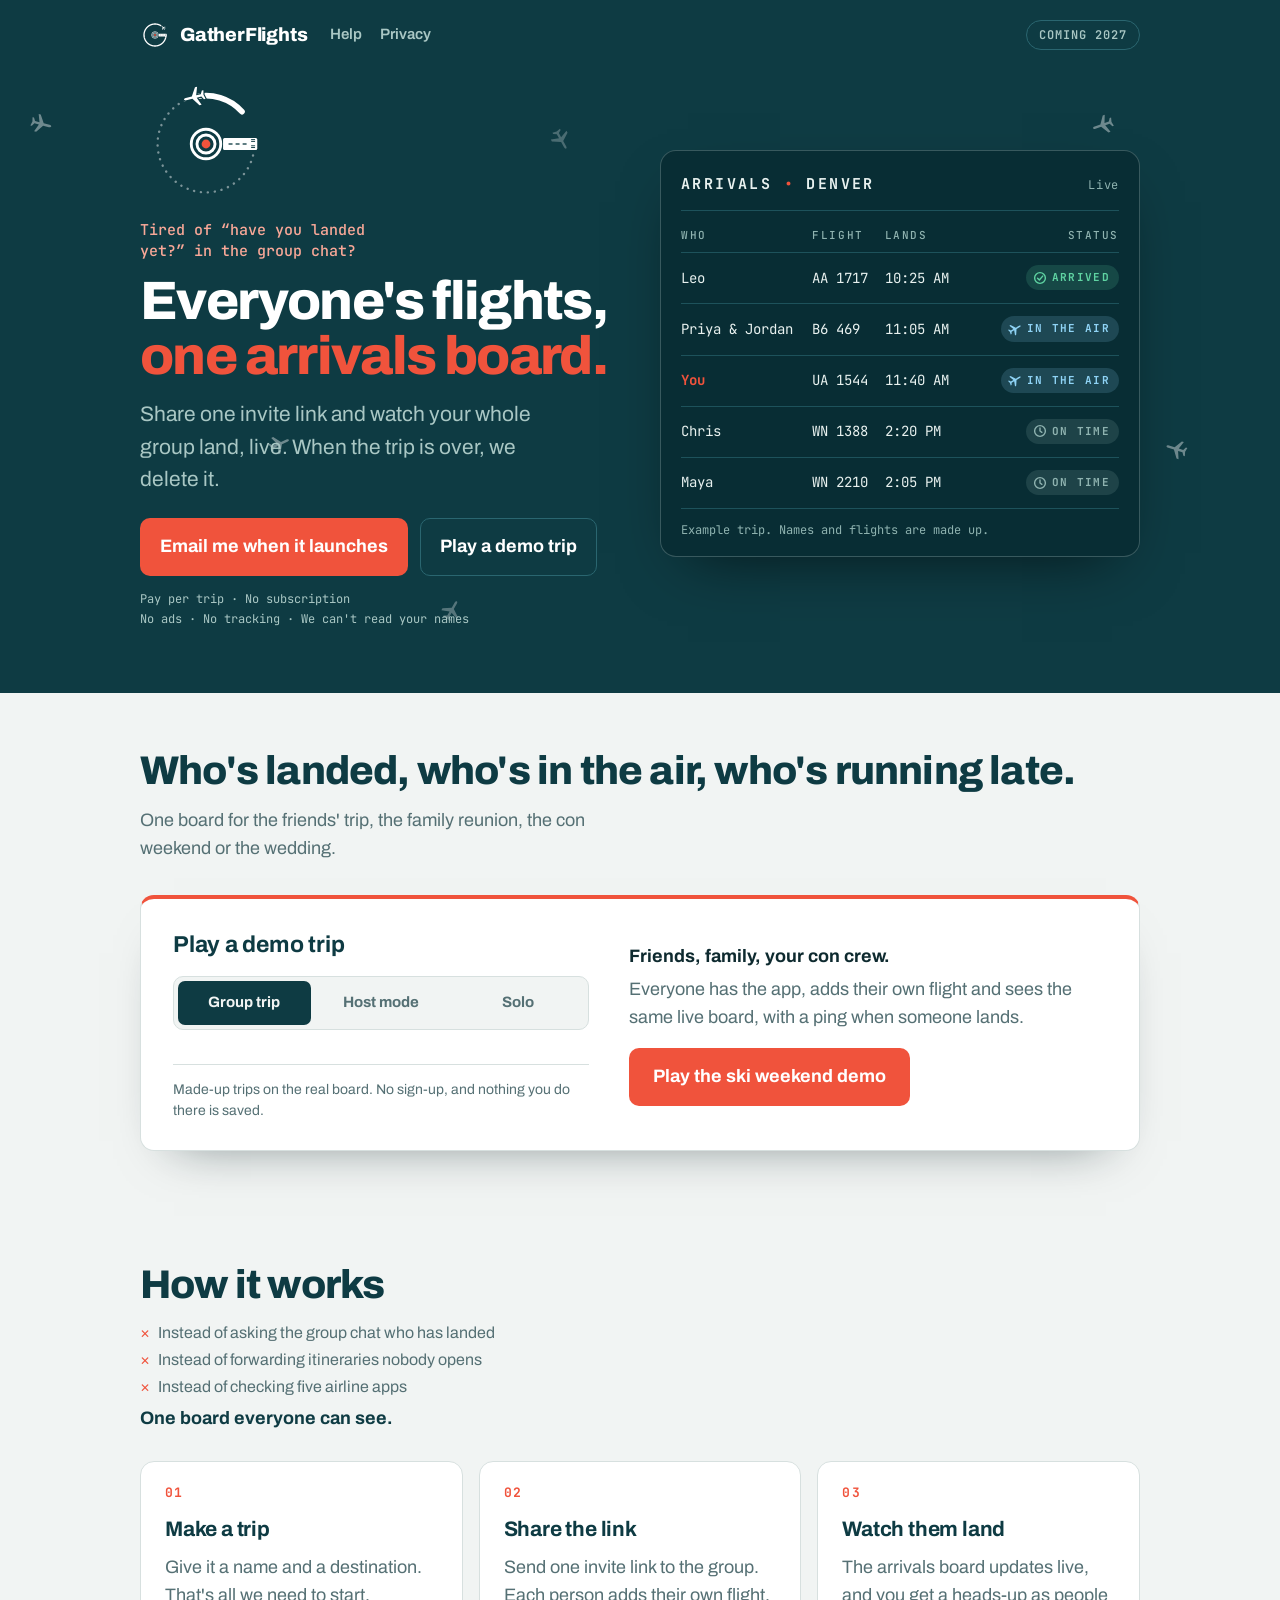
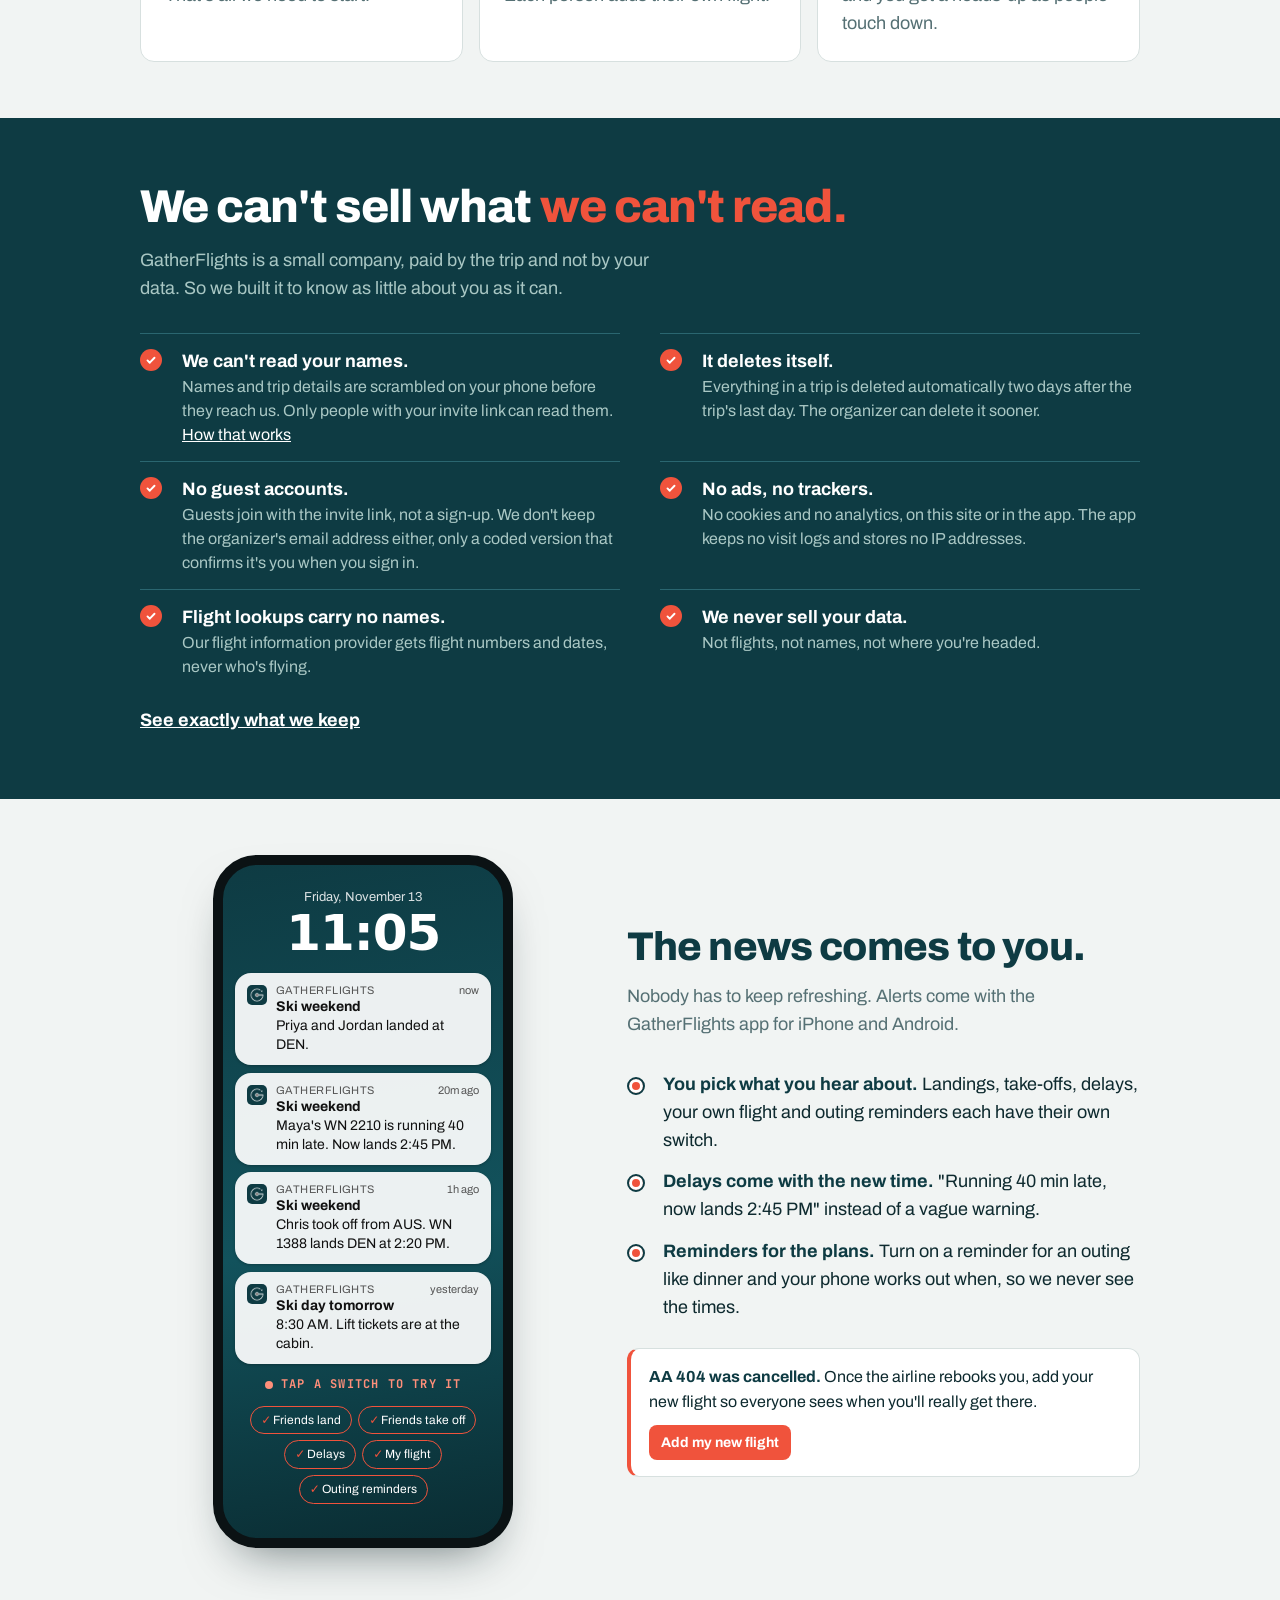
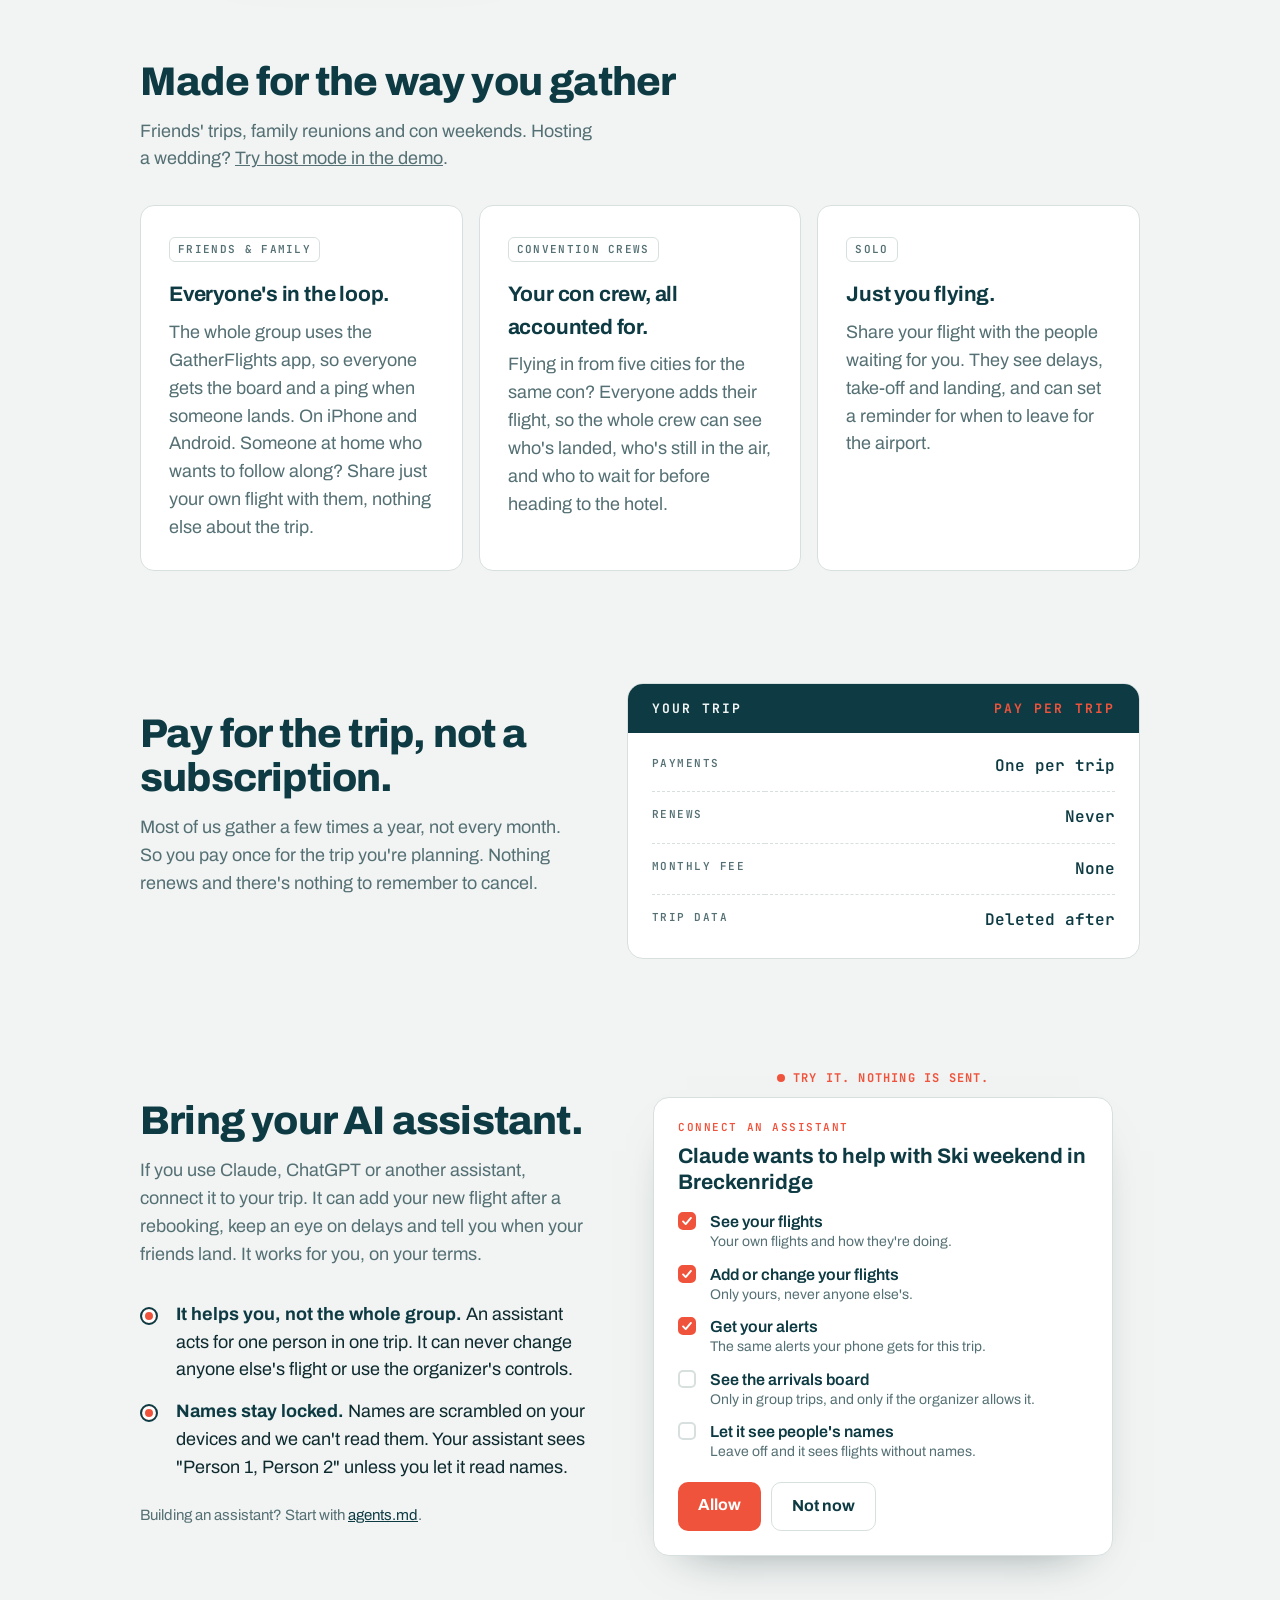
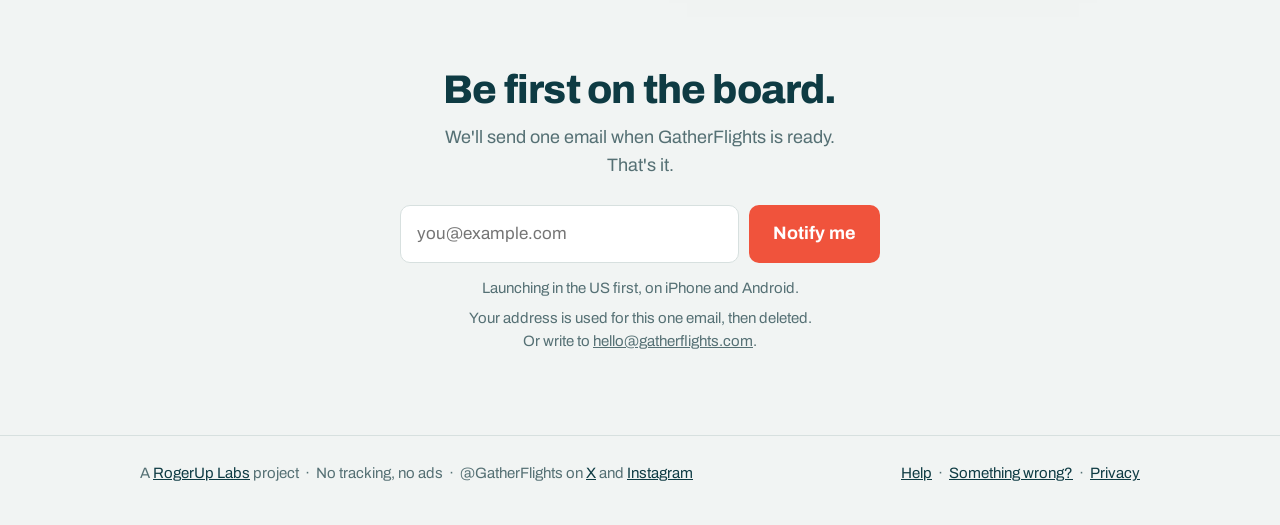
==== index.html @ 62cf2da2 "Merge pull request #22 from RogerUp-Labs/site-home-reshuffle Home page: board on the first screen, p" ====
<!doctype html>
<html lang="en">
<head>
<meta charset="utf-8">
<meta name="viewport" content="width=device-width, initial-scale=1">
<title>GatherFlights: everyone's flights, one arrivals board</title>
<meta name="description" content="GatherFlights by RogerUp Labs. Share one invite link and watch your whole group's flights land on a live arrivals board. Pay per trip, no subscription. Private by design. Coming soon.">
<link rel="canonical" href="https://gatherflights.com/">
<meta property="og:site_name" content="GatherFlights">
<meta property="og:type" content="website">
<meta property="og:url" content="https://gatherflights.com/">
<meta property="og:title" content="GatherFlights: everyone's flights, one arrivals board">
<meta property="og:description" content="Share one invite link and watch your whole group land on a live arrivals board. Pay per trip, and it's deleted after the trip.">
<meta property="og:image" content="https://gatherflights.com/og-card.png">
<meta property="og:image:width" content="1200">
<meta property="og:image:height" content="630">
<meta property="og:image:alt" content="GatherFlights: Everyone's flights, one arrivals board.">
<meta name="twitter:card" content="summary_large_image">
<link rel="icon" href="favicon.ico" sizes="32x32">
<link rel="icon" href="icon.svg?v=2" type="image/svg+xml">
<link rel="apple-touch-icon" href="apple-touch-icon.png">
<link rel="preload" href="fonts/archivo.woff2" as="font" type="font/woff2" crossorigin>
<style>
  @font-face { font-family: "Archivo"; src: url("fonts/archivo.woff2") format("woff2");
               font-weight: 100 900; font-style: normal; font-display: swap; }
  @font-face { font-family: "JetBrains Mono"; src: url("fonts/jetbrains-mono.woff2") format("woff2");
               font-weight: 100 800; font-style: normal; font-display: swap; }

  :root {
    --bg: #F1F4F3; --surface: #FFFFFF; --ink: #0E2A2F; --muted: #557074; --line: #D7E0DF;
    --brand: #0E3B43; --accent: #F0533C; --accent-ink: #FFFFFF;
    --board: #0E3B43; --board-ink: #E8F1EF; --board-dim: #8FB3B0; --board-line: #1D525B;
    --good: #5FD3A2; --warn: #F5B35C;
    --mark: #0E3B43; --mark-bg: #F1F4F3;
    --band: #0E3B43;
  }
  @media (prefers-color-scheme: dark) {
    :root {
      --bg: #0A2328; --surface: #0E3B43; --ink: #E8F1EF; --muted: #9DBDBA; --line: #1D525B;
      --brand: #CFE5E2; --accent: #F0533C; --accent-ink: #FFFFFF;
      --board: #061A1E; --board-line: #173F46;
      --mark: #CFE5E2; --mark-bg: #0A2328;
      --band: #0C333A;
    }
  }

  * { box-sizing: border-box; }
  html { -webkit-text-size-adjust: 100%; }
  body { margin: 0; background: var(--bg); color: var(--ink);
         font: 18px/1.55 "Archivo", system-ui, -apple-system, "Segoe UI", Roboto, sans-serif; }
  a { color: inherit; }
  .wrap { max-width: 1040px; margin: 0 auto; padding: 0 20px; }
  .mono { font-family: "JetBrains Mono", ui-monospace, SFMono-Regular, Menlo, monospace; }

  /* top bar */
  .top { display: flex; flex-wrap: wrap; align-items: center; gap: 4px 22px; padding-block: 20px; }
  .top-nav { display: flex; gap: 18px; font-size: 15px; font-weight: 600; }
  .top-nav a { color: var(--muted); text-decoration: none; border-radius: 4px; }
  .top-nav a:hover { color: var(--brand); text-decoration: underline; }
  .top .pill { margin-left: auto; }
  .top-nav a:focus-visible, .brand:focus-visible, footer a:focus-visible { outline: 3px solid var(--brand); outline-offset: 3px; border-radius: 4px; }
  @media (max-width: 520px) {
    .top { padding-block: 16px 12px; }
    .top-nav { order: 3; width: 100%; padding-left: 40px; font-size: 14px; }
  }
  @media (max-width: 380px) {
    .top { column-gap: 10px; }
    .top .pill { font-size: 11px; letter-spacing: .05em; padding: 6px 9px; }
  }
  .brand { display: flex; align-items: center; gap: 10px; font-weight: 800; font-size: 19px;
           letter-spacing: -0.01em; color: var(--brand); text-decoration: none; }
  .brand img { width: 30px; height: 30px; }
  .pill { font: 600 12px/1 "JetBrains Mono", ui-monospace, monospace; letter-spacing: .08em; text-transform: uppercase;
          color: var(--muted); border: 1px solid var(--line); border-radius: 999px; padding: 8px 12px; }

  /* top band: deep teal like the app icon, logo in light ink */
  .band { --brand: #FFFFFF; --muted: #A9C7C4; --line: #2A6670; --mark: #FFFFFF; --mark-bg: var(--band);
          background: var(--band);
          color: var(--brand); }
  .band { position: relative; overflow: hidden; }
  .band > :not(.sky) { position: relative; }
  .sky { position: absolute; inset: 0; width: 100%; height: 100%; pointer-events: none; }
  .sky-plane { fill: var(--mark); }
  @media (prefers-reduced-motion: reduce) { .sky { display: none; } }
  /* hero */
  .hero { display: grid; grid-template-columns: minmax(0, 1fr); align-items: center;
          padding-block: 4px 56px; text-align: center; }
  .mark-box { width: 100px; margin: 0 auto 4px; position: relative; }
  .hero > .board { width: 100%; max-width: 560px; margin: 2px auto 24px; }
  .mark { display: block; width: 100%; height: auto; }
  .mark-static { display: none; }
  #mark-hit { cursor: pointer; }
  .m-route { fill: none; stroke: var(--mark); stroke-width: 2.2; stroke-linecap: round;
             stroke-dasharray: 0.1 6.2; opacity: .45; }
  .m-trail, .m-trail-s { fill: none; stroke: var(--mark); stroke-width: 5.2; stroke-linecap: round; }
  .m-ink { fill: var(--mark); }
  .m-bg { fill: var(--mark-bg); }
  .m-ring { fill: none; stroke: var(--mark); stroke-width: 2.6; }
  .m-dot { fill: var(--accent); }
  .m-ripple { fill: none; stroke: var(--accent); stroke-width: 1.6; opacity: 0; }
  .m-plane { fill: var(--mark); stroke: var(--mark-bg); stroke-width: 2.6; stroke-linejoin: round; paint-order: stroke; }
  .m-plane-s { fill: var(--mark); }
  .m-plane-land { fill: var(--mark-bg); }

  .hero-eyebrow { font: 500 15px/1.4 "JetBrains Mono", ui-monospace, monospace; color: #F9A898;
                  max-width: 30ch; margin: 4px auto 0; text-wrap: balance; }
  h1 { font-size: clamp(38px, 7.4vw, 60px); line-height: 1.02; letter-spacing: -0.03em; font-weight: 800;
       color: var(--brand); margin: 12px auto 14px; max-width: 14ch; }
  h1 .hl { color: var(--accent); }
  .lede { font-size: clamp(18px, 2.4vw, 21px); color: var(--muted); max-width: 36ch; margin: 0 auto 22px; }
  .cta { display: flex; flex-direction: column; gap: 14px; align-items: center; }
  .cta .cta-note { display: grid; gap: 2px; font-size: 12px; margin: 0; }
  /* wide screens: words on the left, the board on the right */
  @media (min-width: 1000px) {
    .hero { grid-template-columns: minmax(0, 1fr) minmax(0, 480px); grid-template-rows: 1fr repeat(5, auto) 1fr;
            column-gap: 44px; text-align: left; padding-block: 8px 64px; }
    .hero > * { grid-column: 1; }
    .hero > .board { grid-column: 2; grid-row: 1 / -1; align-self: center; margin: 0; }
    .mark-box { grid-row: 2; width: 132px; margin: 0 0 6px; }
    .hero-eyebrow { grid-row: 3; } .hero h1 { grid-row: 4; } .hero .lede { grid-row: 5; } .hero .cta { grid-row: 6; }
    .hero h1, .hero .lede, .hero .hero-eyebrow { margin-left: 0; }
    .hero h1 { font-size: 54px; }
    .hero .btn { padding-inline: 20px; } .hero .btn.ghost { padding-inline: 19px; }
    .hero .board { padding-inline: 20px; } .hero .board table { font-size: 14px; }
    .hero .board td, .hero .board th { padding-inline: 6px; }
    .hero .cta { align-items: flex-start; } .hero .cta-buttons { justify-content: flex-start; }
  }
  .btn { display: inline-block; padding: 15px 24px; border-radius: 10px; background: var(--accent);
         color: var(--accent-ink); font-weight: 700; text-decoration: none; }
  .btn:hover { filter: brightness(1.06); }
  .btn:focus-visible, #mark-hit:focus-visible { outline: 3px solid var(--brand); outline-offset: 3px; }
  .cta-note { color: var(--muted); font-size: 15px; }
  .cta-buttons { display: flex; flex-wrap: wrap; gap: 12px; justify-content: center; }
  .btn.ghost { background: transparent; color: var(--brand); border: 1px solid var(--line); padding: 14px 23px; }
  .notify { display: flex; flex-wrap: wrap; gap: 10px; justify-content: center; max-width: 480px; margin: 0 auto; scroll-margin-top: 40vh; }
  .notify input { flex: 1 1 240px; min-width: 0; padding: 14px 16px; border-radius: 10px; border: 1px solid var(--line);
                  background: var(--surface); color: var(--ink); font: inherit; font-size: 17px; }
  .notify input:focus-visible { outline: 3px solid var(--brand); outline-offset: 2px; }
  .notify .btn { border: 0; font: inherit; font-weight: 700; cursor: pointer; }
  .sr, .hp { position: absolute; width: 1px; height: 1px; overflow: hidden; clip-path: inset(50%); white-space: nowrap; }
  .btn.ghost:hover { border-color: var(--accent); filter: none; }

  /* arrivals board */
  .board { background: var(--board); color: var(--board-ink); border-radius: 16px; padding: 22px 22px 14px;
           font-family: "JetBrains Mono", ui-monospace, monospace; box-shadow: 0 20px 50px -30px rgba(6,26,30,.6); }
  .board-head { display: flex; justify-content: space-between; align-items: baseline; gap: 12px;
                border-bottom: 1px solid var(--board-line); padding-bottom: 14px; margin-bottom: 4px; }
  .board-title { font-weight: 700; letter-spacing: .16em; text-transform: uppercase; font-size: 15px; }
  .board-title b { color: var(--accent); }
  .board-sub { color: var(--board-dim); font-size: 12px; letter-spacing: .06em; }
  .board table { width: 100%; border-collapse: collapse; font-size: 15px; }
  .board th { text-align: left; color: var(--board-dim); font-weight: 500; font-size: 11px; letter-spacing: .14em;
              text-transform: uppercase; padding: 12px 8px 8px; }
  .board td { padding: 12px 8px; border-top: 1px solid var(--board-line); white-space: nowrap; }
  .board td:first-child, .board th:first-child { padding-left: 0; }
  .board td:last-child, .board th:last-child { padding-right: 0; text-align: right; }
  .status { display: inline-grid; justify-items: end; font-weight: 700; letter-spacing: .06em; }
  .status > span { grid-area: 1 / 1; }
  .board-foot { color: var(--board-dim); font-size: 12px; padding: 12px 0 2px; border-top: 1px solid var(--board-line); }
  .lands-sm { display: none; }
  @media (max-width: 560px) { .hide-sm { display: none; } .board { padding: 16px 16px 8px; } .board table { font-size: 13px; }
    .board td, .board th { padding-inline: 5px; } .board td { padding-block: 8px; } .board th { padding-top: 10px; }
    .board-head { padding-bottom: 12px; } .board-foot { padding-top: 10px; }
    .board td:first-child { white-space: normal; }
    .lands-sm { display: block; color: var(--board-dim); font-size: 12px; margin-top: 2px; } }
  @media (max-width: 360px) { .board { padding-inline: 12px; } .board td, .board th { padding-inline: 3px; } }


  /* status badges: colour + symbol + word, same as the app's board */
  .status > span { display: inline-flex; align-items: center; gap: 5px; font-size: 11px; letter-spacing: .12em;
                   padding: 4px 9px 4px 7px; border-radius: 999px; background: color-mix(in srgb, currentColor 16%, transparent); }
  .ic { width: 14px; height: 14px; flex: none; fill: currentColor; }
  .ic.line { fill: none; stroke: currentColor; stroke-width: 2.6; stroke-linecap: round; stroke-linejoin: round; }
  .b-gate, .b-landed { color: var(--good); }
  .b-air { color: #8FD3F5; }
  .b-warn { color: var(--warn); }
  .b-clock { color: var(--board-dim); }
  /* the board in the top band: a darker fill and a light edge so it stands off the teal */
  .band .board { --board: #082D34; text-align: left; border: 1px solid rgba(207,229,226,.24);
                 box-shadow: 0 24px 60px -28px rgba(0,0,0,.65); }
  @media (prefers-color-scheme: dark) { .band .board { --board: #061A1E; border-color: rgba(207,229,226,.18); } }

  /* a tiny live story on an 18s loop: Priya & Jordan land, Chris takes off, Maya runs late.
     The old and new state sit in the same grid cell, so nothing shifts when they swap. */
  .live { display: inline-grid; }
  .live > * { grid-area: 1 / 1; }
  .live > .st-b { opacity: 0; }
  .at1 > .st-a { animation: out1 18s infinite; } .at1 > .st-b { animation: in1 18s infinite; }
  .at2 > .st-a { animation: out2 18s infinite; } .at2 > .st-b { animation: in2 18s infinite; }
  .at3 > .st-a { animation: out3 18s infinite; } .at3 > .st-b { animation: in3 18s infinite; }
  @keyframes out1 { 0%, 14.9% { opacity: 1; } 15%, 95% { opacity: 0; } 97%, 100% { opacity: 1; } }
  @keyframes in1 { 0%, 15% { opacity: 0; transform: translateY(-40%); } 17%, 95% { opacity: 1; transform: none; } 97%, 100% { opacity: 0; } }
  @keyframes out2 { 0%, 37.9% { opacity: 1; } 38%, 95% { opacity: 0; } 97%, 100% { opacity: 1; } }
  @keyframes in2 { 0%, 38% { opacity: 0; transform: translateY(-40%); } 40%, 95% { opacity: 1; transform: none; } 97%, 100% { opacity: 0; } }
  @keyframes out3 { 0%, 59.9% { opacity: 1; } 60%, 95% { opacity: 0; } 97%, 100% { opacity: 1; } }
  @keyframes in3 { 0%, 60% { opacity: 0; transform: translateY(-40%); } 62%, 95% { opacity: 1; transform: none; } 97%, 100% { opacity: 0; } }
  .was { color: var(--board-dim); text-decoration: line-through; font-weight: 400; margin-right: 6px; font-size: 12px; }
  .board td.t { color: var(--board-ink); }
  .lands-sm .was { margin-right: 4px; font-size: 11px; }
  @media (max-width: 560px) { .status > span { letter-spacing: .08em; padding: 4px 7px 4px 5px; gap: 4px; } }
  .board .you { color: var(--accent); font-weight: 700; }

  /* phone alerts */
  .phone { width: min(300px, 100%); margin: 0 auto; padding: 22px 12px 16px; border: 10px solid #0B1214; border-radius: 44px;
           background: linear-gradient(170deg, #0E3B43, #12525C 55%, #0A2C32); box-shadow: 0 24px 50px -24px rgba(6,26,30,.6);
           display: grid; gap: 8px; }
  .phone-lock { text-align: center; color: #fff; margin-bottom: 6px; }
  .phone-day { font-size: 13px; opacity: .85; }
  .phone-time { font: 600 50px/1.05 system-ui, -apple-system, sans-serif; letter-spacing: -.02em; }
  .notifs { list-style: none; margin: 0; padding: 0; display: grid; gap: 8px; }
  .notif { display: flex; gap: 9px; align-items: flex-start; padding: 10px 12px; border-radius: 16px; background: rgba(255,255,255,.92);
           color: #111; font-size: 14px; line-height: 1.35; box-shadow: 0 1px 3px rgba(0,0,0,.25);
           opacity: 0; animation: notif-in .45s ease-out forwards; animation-delay: var(--d); }
  @keyframes notif-in { from { opacity: 0; transform: translateY(-14px) scale(.97); } to { opacity: 1; transform: none; } }
  .notif img { width: 20px; height: 20px; border-radius: 5px; margin-top: 2px; flex: none; background: #0E3B43; }
  .notif-text { flex: 1; min-width: 0; }
  .notif-top { display: flex; justify-content: space-between; gap: 8px; font-size: 11px; letter-spacing: .04em;
               text-transform: uppercase; color: #555; }
  .notif-top span:last-child { text-transform: none; letter-spacing: 0; }
  .notif b { display: block; }
  .switches { display: flex; flex-wrap: wrap; justify-content: center; gap: 6px; margin-top: 6px; padding: 0; list-style: none; }
  .switches label { display: block; cursor: pointer; }
  .switches input { position: absolute; opacity: 0; width: 1px; height: 1px; }
  .switches span { display: block; font-size: 12px; color: #fff; border: 1px solid rgba(255,255,255,.3); border-radius: 999px; padding: 4px 10px; }
  .switches input:checked + span { border-color: var(--accent); }
  .switches input:checked + span::before { content: "\2713\00a0"; color: var(--accent); font-weight: 700; }
  .phone:has(#sw-land:not(:checked)) .n-land { visibility: hidden; order: 1; }
  .phone:has(#sw-delay:not(:checked)) .n-delay { visibility: hidden; order: 1; }
  .phone:has(#sw-takeoff:not(:checked)) .n-takeoff { visibility: hidden; order: 1; }
  .phone:has(#sw-outing:not(:checked)) .n-outing { visibility: hidden; order: 1; }
  .notifs-empty { display: none; position: absolute; left: 0; right: 0; text-align: center; color: #CFE5E2; font-size: 13px; padding: 18px 0; margin: 0; }
  .notifs-wrap { position: relative; }
  .phone:has(#sw-land:not(:checked)):has(#sw-delay:not(:checked)):has(#sw-takeoff:not(:checked)):has(#sw-outing:not(:checked)) .notifs-empty { display: block; }
  .try-hint { display: flex; align-items: center; justify-content: center; gap: 8px; margin: 6px 0 0;
              font: 700 12px/1.2 "JetBrains Mono", ui-monospace, monospace; letter-spacing: .1em; text-transform: uppercase; color: var(--accent); }
  .try-hint::before { content: ""; width: 8px; height: 8px; border-radius: 50%; background: currentColor;
                      animation: pulse 1.8s ease-in-out infinite; }
  @keyframes pulse { 50% { opacity: .25; transform: scale(.7); } }
  .phone .try-hint { color: #FF8F7A; }
  .rebook { margin-top: 26px; background: var(--surface); border: 1px solid var(--line); border-left: 4px solid var(--accent);
            border-radius: 12px; padding: 16px 18px; font-size: 16px; }
  .rebook b { color: var(--brand); }
  .rebook > input { position: absolute; opacity: 0; width: 1px; height: 1px; pointer-events: none; }
  .rebook label { cursor: pointer; }
  .rebook > input:focus-visible ~ label.fake-btn { outline: 3px solid var(--brand); outline-offset: 2px; }
  .rb-done { display: none; margin-top: 10px; color: var(--muted); }
  .rb-done label { color: var(--brand); text-decoration: underline; margin-left: 4px; }
  #rb-try:checked ~ .fake-btn { display: none; }
  #rb-try:checked ~ .rb-done { display: block; }
  .rebook .fake-btn { display: inline-block; margin-top: 10px; background: var(--accent); color: var(--accent-ink); font-weight: 700;
                      font-size: 14px; border-radius: 8px; padding: 7px 12px; }

  /* assistants */
  .consent { background: var(--surface); border: 1px solid var(--line); border-radius: 16px; padding: 24px;
             box-shadow: 0 20px 50px -34px rgba(6,26,30,.6); max-width: 460px; margin: 0 auto; width: 100%; }
  .consent .kicker { font: 600 11px/1 "JetBrains Mono", ui-monospace, monospace; letter-spacing: .14em; text-transform: uppercase;
                     color: var(--accent); margin: 0 0 10px; }
  .consent h3 { margin: 0 0 16px; font-size: 21px; line-height: 1.25; color: var(--brand); }
  .consent ul { list-style: none; margin: 0 0 20px; padding: 0; display: grid; gap: 12px; }
  .consent label { cursor: pointer; }
  .consent li label { display: grid; grid-template-columns: 22px 1fr; gap: 10px; font-size: 16px; line-height: 1.35; }
  .consent li input { appearance: none; -webkit-appearance: none; margin: 1px 0 0; width: 18px; height: 18px; border-radius: 5px;
                      border: 2px solid var(--line); background: transparent; cursor: pointer; }
  .consent li input:focus-visible, .switches input:focus-visible + span { outline: 3px solid var(--brand); outline-offset: 2px; }
  .consent > input { position: absolute; opacity: 0; width: 1px; height: 1px; pointer-events: none; }
  .consent > input:focus-visible ~ .row label, .consent > input:focus-visible ~ .c-foot label { outline: 3px solid var(--brand); outline-offset: 2px; }
  .c-result, .c-foot { display: none; }
  #c-allow:checked ~ .c-ask, #c-no:checked ~ .c-ask { display: none; }
  #c-allow:checked ~ .c-yes, #c-no:checked ~ .c-nope, #c-allow:checked ~ .c-foot, #c-no:checked ~ .c-foot { display: block; }
  .assist .try-hint { margin: 0 0 12px; }
  .c-result { padding: 14px 16px; border-radius: 10px; border: 1px solid var(--line); color: var(--muted); margin-bottom: 4px; }
  .c-result b { display: block; color: var(--brand); font-size: 18px; margin-bottom: 2px; }
  .c-yes { border-left: 4px solid var(--accent); }
  .c-foot { margin: 14px 0 0; font-size: 13px; color: var(--muted); }
  .c-again { color: var(--brand); text-decoration: underline; }
  .consent li input:checked { border-color: var(--accent); background: var(--accent)
      url("data:image/svg+xml,%3Csvg xmlns='http://www.w3.org/2000/svg' viewBox='0 0 16 16'%3E%3Cpath d='M3.5 8.5l3 3 6-7' fill='none' stroke='white' stroke-width='2.2' stroke-linecap='round' stroke-linejoin='round'/%3E%3C/svg%3E") center/14px no-repeat; }
  .consent li span { color: var(--muted); font-size: 14px; display: block; }
  .consent li b { color: var(--brand); font-weight: 600; }
  .consent .row { display: flex; gap: 10px; }
  .consent .fake-btn { display: inline-block; background: var(--accent); color: var(--accent-ink); font-weight: 700; border-radius: 10px; padding: 11px 20px; font-size: 16px; }
  .consent .fake-btn.ghost { background: transparent; color: var(--brand); border: 1px solid var(--line); }
  .assist .checks { margin-bottom: 22px; }
  .small-note { color: var(--muted); font-size: 15px; margin: 0; }
  .small-note a { color: var(--brand); }
  @media (min-width: 860px) { .split.flip > :first-child { order: 2; } }

  /* sections */
  section { padding: 56px 0; }
  h2 { font-size: clamp(28px, 4.4vw, 40px); line-height: 1.1; letter-spacing: -0.02em; color: var(--brand);
       margin: 0 0 14px; font-weight: 800; }
  .sec-lede { color: var(--muted); max-width: 46ch; margin: 0 0 32px; }
  .grid { display: grid; gap: 16px; grid-template-columns: repeat(auto-fit, minmax(240px, 1fr)); }
  .card { background: var(--surface); border: 1px solid var(--line); border-radius: 14px; padding: 24px; }
  .card h3 { margin: 0 0 8px; font-size: 21px; color: var(--brand); letter-spacing: -0.01em; }
  .card p { margin: 0; color: var(--muted); }
  .step { font: 700 13px/1 "JetBrains Mono", ui-monospace, monospace; color: var(--accent); letter-spacing: .1em;
          display: block; margin-bottom: 14px; }
  .split { display: grid; gap: 40px; grid-template-columns: 1fr; align-items: center; }
  @media (min-width: 860px) { .split { grid-template-columns: 1fr 1.15fr; } }
  .modes .card { padding: 28px; }
  @media (max-width: 759px) {
    body { font-size: 17px; }
    section, section.privacy { padding-block: 34px; }
    .cta-buttons { gap: 10px; }
    .hero .btn { font-size: 16px; padding: 13px 16px; } .hero .btn.ghost { padding: 12px 15px; }
    .steps .card { padding: 14px 16px; }
    .phone { padding-top: 16px; }
    .phone-lock { margin-bottom: 2px; }
    .sec-lede { margin-bottom: 22px; font-size: 16px; }
    ul.checks { gap: 10px; font-size: 16px; }
    .split { gap: 28px; }
    .instead { font-size: 15px; }
    .instead-end { margin-bottom: 18px; }
    .p-list { gap: 12px; }
    .p-list li { font-size: 15px; padding-top: 12px; grid-template-columns: 24px 1fr; gap: 10px; }
    .p-list li::before { width: 20px; height: 20px; }
    .p-list b { font-size: 17px; }
    .p-more { margin-top: 20px; }
    .rebook { margin-top: 20px; }
    .pass dt, .pass dd { padding-block: 11px; }
    .phone-time { font-size: 42px; }
    .consent { padding: 20px; }
    .consent ul { gap: 10px; margin-bottom: 16px; }
    .closing p { margin-bottom: 20px; }
    /* steps: number beside the heading, so each card stays short */
    .steps .card { display: grid; grid-template-columns: 36px 1fr; padding: 16px 18px; }
    .steps .step { grid-row: 1 / 3; margin: 5px 0 0; }
    .steps .card h3 { font-size: 19px; margin-bottom: 4px; }
    .grid { gap: 10px; }
    /* ways to gather: a row you can swipe, with the next card peeking in */
    .modes .grid { grid-template-columns: none; grid-auto-flow: column; grid-auto-columns: 86%; overflow-x: auto;
                   scroll-snap-type: x mandatory; margin-inline: -20px; padding: 0 20px 8px; scroll-padding-inline: 20px; }
    .modes .card { scroll-snap-align: start; padding: 22px; }
  }
  /* demo picker: plain radio buttons styled as a slide switch, no script */
  .demo { background: var(--surface); border: 1px solid var(--line); border-top: 4px solid var(--accent); border-radius: 14px;
          padding: 22px; scroll-margin-top: 24px; box-shadow: 0 24px 50px -34px rgba(6,26,30,.55); }
  @media (min-width: 760px) {
    .demo { display: grid; grid-template-columns: minmax(300px, 1fr) 1.15fr; column-gap: 40px; padding: 28px 32px;
            grid-template-areas: "h panel" "seg panel" "note panel"; align-items: start; }
    .demo-h { grid-area: h; } .seg { grid-area: seg; } .dm-panel { grid-area: panel; align-self: center; }
    .demo .cta-note { grid-area: note; }
    .dm-panel p:last-child, .dm-panel .btn:last-child { margin-bottom: 0; }
  }
  .demo-h { margin: 0 0 14px; font-size: 23px; color: var(--brand); letter-spacing: -0.01em; }
  .demo input { position: absolute; opacity: 0; width: 1px; height: 1px; pointer-events: none; }
  .seg { display: grid; grid-template-columns: repeat(3, 1fr); gap: 4px; padding: 4px; border-radius: 10px;
         background: var(--bg); border: 1px solid var(--line); margin-bottom: 18px; }
  .seg label { text-align: center; padding: 10px 6px; border-radius: 7px; font-weight: 700; font-size: 15px;
               color: var(--muted); cursor: pointer; user-select: none; }
  .seg label:hover { color: var(--brand); }
  #dm-group:checked ~ .seg [for=dm-group], #dm-host:checked ~ .seg [for=dm-host], #dm-solo:checked ~ .seg [for=dm-solo]
    { background: var(--brand); color: var(--bg); }
  #dm-group:focus-visible ~ .seg [for=dm-group], #dm-host:focus-visible ~ .seg [for=dm-host], #dm-solo:focus-visible ~ .seg [for=dm-solo]
    { outline: 3px solid var(--accent); outline-offset: 2px; }
  .dm-panel { display: none; }
  #dm-group:checked ~ .p-group, #dm-host:checked ~ .p-host, #dm-solo:checked ~ .p-solo { display: block; }
  .dm-panel p { margin: 0 0 16px; color: var(--muted); }
  .dm-panel .dm-lead { margin-bottom: 6px; color: var(--ink); font-weight: 700; }
  .demo .cta-note { margin: 16px 0 0; font-size: 14px; border-top: 1px solid var(--line); padding-top: 14px; }
  .tag { display: inline-block; font: 600 11px/1 "JetBrains Mono", ui-monospace, monospace; letter-spacing: .12em;
         text-transform: uppercase; color: var(--muted); border: 1px solid var(--line); border-radius: 6px;
         padding: 6px 8px; margin-bottom: 16px; }
  ul.checks { list-style: none; padding: 0; margin: 0; display: grid; gap: 14px; }
  ul.checks li { display: grid; grid-template-columns: 26px 1fr; gap: 10px; }
  ul.checks li::before { content: ""; width: 14px; height: 14px; margin-top: 6px; border-radius: 50%;
                         border: 2.5px solid var(--brand); box-shadow: inset 0 0 0 3px var(--surface), inset 0 0 0 8px var(--accent); }
  ul.checks b { color: var(--brand); }
  .pass { background: var(--surface); border: 1px solid var(--line); border-radius: 16px; display: grid;
          grid-template-columns: 1fr; overflow: hidden; }
  .pass-head { display: flex; justify-content: space-between; align-items: baseline; gap: 12px; padding: 18px 24px;
               background: var(--brand); color: var(--bg); font: 700 13px/1 "JetBrains Mono", ui-monospace, monospace;
               letter-spacing: .16em; text-transform: uppercase; }
  .pass-head span:last-child { color: var(--accent); }
  .pass dl { margin: 0; padding: 8px 24px 12px; display: grid; grid-template-columns: auto 1fr; }
  .pass dt, .pass dd { margin: 0; padding: 14px 0; border-top: 1px dashed var(--line); }
  .pass dl > :nth-child(-n+2) { border-top: 0; }
  .pass dt { font: 600 11px/1.6 "JetBrains Mono", ui-monospace, monospace; letter-spacing: .14em; text-transform: uppercase;
             color: var(--muted); padding-right: 20px; }
  .pass dd { font: 600 16px/1.4 "JetBrains Mono", ui-monospace, monospace; color: var(--brand); text-align: right; }
  /* how it works: what it replaces */
  .instead { list-style: none; margin: 0 0 6px; padding: 0; color: var(--muted); font-size: 16px; display: grid; gap: 2px; }
  .instead li::before { content: "\2715"; color: var(--accent); font-weight: 700; font-size: 12px; margin-right: 8px; }
  .instead-end { margin: 0 0 28px; font-weight: 700; color: var(--brand); }

  /* privacy: on the deep teal, like the top band */
  .privacy { --brand: #FFFFFF; --muted: #A9C7C4; --line: #2A6670; --surface: var(--band);
             background: var(--band); color: var(--brand); padding-block: 64px; }
  .privacy .sec-lede { max-width: 52ch; margin-bottom: 30px; }
  .privacy h2 { font-size: clamp(32px, 5vw, 46px); }
  .privacy h2 .hl { color: var(--accent); }
  .p-list { list-style: none; margin: 0; padding: 0; display: grid; gap: 14px 40px; }
  @media (min-width: 760px) { .p-list { grid-template-columns: 1fr 1fr; } }
  .p-list li { display: grid; grid-template-columns: 30px 1fr; gap: 12px; color: var(--muted); font-size: 16px; line-height: 1.5;
               border-top: 1px solid var(--line); padding-top: 14px; }
  .p-list li::before { content: ""; width: 22px; height: 22px; margin-top: 1px; border-radius: 50%; background: var(--accent)
      url("data:image/svg+xml,%3Csvg xmlns='http://www.w3.org/2000/svg' viewBox='0 0 16 16'%3E%3Cpath d='M4 8.5l2.6 2.6L12 5.4' fill='none' stroke='white' stroke-width='2.2' stroke-linecap='round' stroke-linejoin='round'/%3E%3C/svg%3E") center/14px no-repeat; }
  .p-list b { display: block; color: var(--brand); font-size: 18px; }
  .p-list a, .p-more a { color: var(--brand); }
  .p-more { margin: 28px 0 0; font-weight: 700; }
  .privacy a:focus-visible { outline: 3px solid var(--brand); outline-offset: 3px; border-radius: 4px; }
  .closing { text-align: center; }
  .closing h2 { margin-bottom: 12px; }
  .closing p { color: var(--muted); margin: 0 auto 26px; max-width: 40ch; }
  footer { border-top: 1px solid var(--line); color: var(--muted); font-size: 15px; padding: 26px 0 40px; }
  footer .wrap { display: flex; flex-wrap: wrap; gap: 8px 20px; justify-content: space-between; }
  footer a { color: var(--brand); }

  /* motion: show the still logo and final board state for people who ask for less motion */
  @media (prefers-reduced-motion: reduce) {
    .mark-anim { display: none; }
    .mark-static { display: block; }
    .live > .st-a { animation: none; opacity: 0; }
    .live > .st-b { animation: none; opacity: 1; }
    .notif, .try-hint::before { animation: none; opacity: 1; }
  }
</style>
</head>
<body>
<div class="band">
<svg class="sky" viewBox="0 0 1200 900" preserveAspectRatio="xMidYMin slice" aria-hidden="true" focusable="false"><g opacity="0"><path class="sky-plane" d="M12,0 C12,-0.9 11,-1.4 9.5,-1.4 L2.5,-1.4 L-3.5,-10.5 L-6,-10.5 L-2.6,-1.4 L-8,-1.4 L-10.2,-5 L-12,-5 L-10.8,0 L-12,5 L-10.2,5 L-8,1.4 L-2.6,1.4 L-6,10.5 L-3.5,10.5 L2.5,1.4 L9.5,1.4 C11,1.4 12,0.9 12,0 Z" transform="scale(0.8)"/><animateMotion path="M-60,90 L415,216" dur="19s" begin="-2s" repeatCount="indefinite" rotate="auto"/><animate attributeName="opacity" values="0;0.4;0.4;0" keyTimes="0;0.15;0.7;1" dur="19s" begin="-2s" repeatCount="indefinite"/></g><g opacity="0"><path class="sky-plane" d="M12,0 C12,-0.9 11,-1.4 9.5,-1.4 L2.5,-1.4 L-3.5,-10.5 L-6,-10.5 L-2.6,-1.4 L-8,-1.4 L-10.2,-5 L-12,-5 L-10.8,0 L-12,5 L-10.2,5 L-8,1.4 L-2.6,1.4 L-6,10.5 L-3.5,10.5 L2.5,1.4 L9.5,1.4 C11,1.4 12,0.9 12,0 Z" transform="scale(0.8)"/><animateMotion path="M1260,40 L785,202" dur="23s" begin="-9s" repeatCount="indefinite" rotate="auto"/><animate attributeName="opacity" values="0;0.4;0.4;0" keyTimes="0;0.15;0.7;1" dur="23s" begin="-9s" repeatCount="indefinite"/></g><g opacity="0"><path class="sky-plane" d="M12,0 C12,-0.9 11,-1.4 9.5,-1.4 L2.5,-1.4 L-3.5,-10.5 L-6,-10.5 L-2.6,-1.4 L-8,-1.4 L-10.2,-5 L-12,-5 L-10.8,0 L-12,5 L-10.2,5 L-8,1.4 L-2.6,1.4 L-6,10.5 L-3.5,10.5 L2.5,1.4 L9.5,1.4 C11,1.4 12,0.9 12,0 Z" transform="scale(0.8)"/><animateMotion path="M-60,560 L415,348" dur="25s" begin="-15s" repeatCount="indefinite" rotate="auto"/><animate attributeName="opacity" values="0;0.4;0.4;0" keyTimes="0;0.15;0.7;1" dur="25s" begin="-15s" repeatCount="indefinite"/></g><g opacity="0"><path class="sky-plane" d="M12,0 C12,-0.9 11,-1.4 9.5,-1.4 L2.5,-1.4 L-3.5,-10.5 L-6,-10.5 L-2.6,-1.4 L-8,-1.4 L-10.2,-5 L-12,-5 L-10.8,0 L-12,5 L-10.2,5 L-8,1.4 L-2.6,1.4 L-6,10.5 L-3.5,10.5 L2.5,1.4 L9.5,1.4 C11,1.4 12,0.9 12,0 Z" transform="scale(0.8)"/><animateMotion path="M1260,470 L785,322" dur="21s" begin="-5s" repeatCount="indefinite" rotate="auto"/><animate attributeName="opacity" values="0;0.4;0.4;0" keyTimes="0;0.15;0.7;1" dur="21s" begin="-5s" repeatCount="indefinite"/></g><g opacity="0"><path class="sky-plane" d="M12,0 C12,-0.9 11,-1.4 9.5,-1.4 L2.5,-1.4 L-3.5,-10.5 L-6,-10.5 L-2.6,-1.4 L-8,-1.4 L-10.2,-5 L-12,-5 L-10.8,0 L-12,5 L-10.2,5 L-8,1.4 L-2.6,1.4 L-6,10.5 L-3.5,10.5 L2.5,1.4 L9.5,1.4 C11,1.4 12,0.9 12,0 Z" transform="scale(0.8)"/><animateMotion path="M200,960 L488,460" dur="27s" begin="-19s" repeatCount="indefinite" rotate="auto"/><animate attributeName="opacity" values="0;0.4;0.4;0" keyTimes="0;0.15;0.7;1" dur="27s" begin="-19s" repeatCount="indefinite"/></g><g opacity="0"><path class="sky-plane" d="M12,0 C12,-0.9 11,-1.4 9.5,-1.4 L2.5,-1.4 L-3.5,-10.5 L-6,-10.5 L-2.6,-1.4 L-8,-1.4 L-10.2,-5 L-12,-5 L-10.8,0 L-12,5 L-10.2,5 L-8,1.4 L-2.6,1.4 L-6,10.5 L-3.5,10.5 L2.5,1.4 L9.5,1.4 C11,1.4 12,0.9 12,0 Z" transform="scale(0.8)"/><animateMotion path="M1000,960 L712,460" dur="24s" begin="-12s" repeatCount="indefinite" rotate="auto"/><animate attributeName="opacity" values="0;0.4;0.4;0" keyTimes="0;0.15;0.7;1" dur="24s" begin="-12s" repeatCount="indefinite"/></g><g opacity="0"><path class="sky-plane" d="M12,0 C12,-0.9 11,-1.4 9.5,-1.4 L2.5,-1.4 L-3.5,-10.5 L-6,-10.5 L-2.6,-1.4 L-8,-1.4 L-10.2,-5 L-12,-5 L-10.8,0 L-12,5 L-10.2,5 L-8,1.4 L-2.6,1.4 L-6,10.5 L-3.5,10.5 L2.5,1.4 L9.5,1.4 C11,1.4 12,0.9 12,0 Z" transform="scale(0.8)"/><animateMotion path="M420,-60 L550,174" dur="22s" begin="-16s" repeatCount="indefinite" rotate="auto"/><animate attributeName="opacity" values="0;0.4;0.4;0" keyTimes="0;0.15;0.7;1" dur="22s" begin="-16s" repeatCount="indefinite"/></g></svg>
<header class="wrap top">
  <a class="brand" href="./"><img src="logo-white.svg" alt="" width="30" height="30">GatherFlights</a>
  <nav class="top-nav" aria-label="Site"><a href="help/">Help</a><a href="privacy.html">Privacy</a></nav>
  <span class="pill">Coming 2027</span>
</header>

  <div class="wrap hero">
    <div class="mark-box">
      <svg class="mark mark-anim" viewBox="-60 -60 120 120" role="img" aria-labelledby="mark-t">
<title id="mark-t">GatherFlights logo: a plane flies around the letter G and lands on the runway at its center</title>
<path class="m-route" d="M32.70,-29.44 A44,44 0 1,0 44.00,0.00"/>
<path class="m-trail" d="M32.70,-29.44 A44,44 0 1,0 44.00,0.00" pathLength="1" stroke-dasharray="1 2" stroke-dashoffset="1">
 <animate attributeName="stroke-dashoffset" begin="fly.begin" dur="4.6s" fill="freeze" calcMode="spline"
  keyTimes="0.000;0.109;0.783;1.000" values="1;1;0.038;0" keySplines="0 0 1 1;0.45 0 0.8 0.8;0.10 0.33 0.4 1"/>
</path>
<rect class="m-ink" x="15.5" y="-5.5" width="31.10" height="11.0" rx="1.4"/><rect class="m-bg" x="20.50" y="-0.6" width="3.6" height="1.2"/><rect class="m-bg" x="26.90" y="-0.6" width="3.6" height="1.2"/><rect class="m-bg" x="33.30" y="-0.6" width="3.6" height="1.2"/><rect class="m-bg" x="41.00" y="-4.40" width="3.6" height="0.85"/><rect class="m-bg" x="41.00" y="-2.80" width="3.6" height="0.85"/><rect class="m-bg" x="41.00" y="1.20" width="3.6" height="0.85"/><rect class="m-bg" x="41.00" y="2.80" width="3.6" height="0.85"/>
<circle class="m-ring" r="13.4"/><circle class="m-ring" r="8.2"/>
<circle class="m-ripple" r="4">
 <animate attributeName="r" begin="fly.begin+4.45s" dur="1.4s" values="4;24" keySplines="0.2 0.6 0.4 1" keyTimes="0;1" calcMode="spline" fill="freeze"/>
 <animate attributeName="opacity" begin="fly.begin+4.45s" dur="1.4s" values="0.7;0" fill="freeze"/>
</circle>
<circle class="m-dot" r="4"/>
<g>
 <animateMotion id="fly" begin="0.2s;mark-hit.click" dur="4.6s" fill="freeze" rotate="auto" calcMode="spline"
  path="M32.70,-29.44 A44,44 0 1,0 43.04,9.15 Q44.98,0.00 36.00,0.00 L27.00,0.00" keyPoints="0;0;0.9108;1" keyTimes="0.000;0.109;0.783;1.000" keySplines="0 0 1 1;0.45 0 0.8 0.8;0.10 0.33 0.4 1"/>
 <g transform="scale(0.8)">
  <animateTransform attributeName="transform" type="scale" begin="fly.begin" dur="4.6s" fill="freeze"
   keyTimes="0;0.55;0.84;1" values="0.8;0.8;0.5;0.5"/>
  <path class="m-plane" d="M12,0 C12,-0.9 11,-1.4 9.5,-1.4 L2.5,-1.4 L-3.5,-10.5 L-6,-10.5 L-2.6,-1.4 L-8,-1.4 L-10.2,-5 L-12,-5 L-10.8,0 L-12,5 L-10.2,5 L-8,1.4 L-2.6,1.4 L-6,10.5 L-3.5,10.5 L2.5,1.4 L9.5,1.4 C11,1.4 12,0.9 12,0 Z">
   <animate attributeName="opacity" begin="fly.begin" dur="4.6s" fill="freeze" keyTimes="0;0.78;0.86;1" values="1;1;0;0"/>
  </path>
  <path class="m-plane-land" d="M12,0 C12,-0.9 11,-1.4 9.5,-1.4 L2.5,-1.4 L-3.5,-10.5 L-6,-10.5 L-2.6,-1.4 L-8,-1.4 L-10.2,-5 L-12,-5 L-10.8,0 L-12,5 L-10.2,5 L-8,1.4 L-2.6,1.4 L-6,10.5 L-3.5,10.5 L2.5,1.4 L9.5,1.4 C11,1.4 12,0.9 12,0 Z" opacity="0">
   <animate attributeName="opacity" begin="fly.begin" dur="4.6s" fill="freeze" keyTimes="0;0.78;0.86;1" values="0;0;1;1"/>
  </path>
 </g>
</g>
<circle id="mark-hit" r="58" fill="transparent"><title>Replay</title></circle>
</svg>
<svg class="mark mark-static" viewBox="-60 -60 120 120" role="img" aria-label="GatherFlights logo">
<path class="m-trail-s" d="M44.00,0.00 L44.00,0.31 L44.00,0.61 L43.99,0.92 L43.98,1.23 L43.97,1.54 L43.96,1.84 L43.95,2.15 L43.93,2.46 L43.91,2.76 L43.89,3.07 L43.87,3.38 L43.85,3.68 L43.82,3.99 L43.79,4.29 L43.76,4.60 L43.73,4.90 L43.69,5.21 L43.65,5.51 L43.61,5.82 L43.57,6.12 L43.53,6.43 L43.48,6.73 L43.43,7.03 L43.38,7.34 L43.33,7.64 L43.28,7.94 L43.22,8.24 L43.16,8.55 L43.10,8.85 L43.04,9.15 L42.97,9.45 L42.91,9.75 L42.84,10.05 L42.77,10.35 L42.69,10.64 L42.62,10.94 L42.54,11.24 L42.46,11.54 L42.38,11.83 L42.30,12.13 L42.21,12.42 L42.12,12.72 L42.03,13.01 L41.94,13.30 L41.85,13.60 L41.75,13.89 L41.65,14.18 L41.55,14.47 L41.45,14.76 L41.35,15.05 L41.24,15.34 L41.13,15.62 L41.02,15.91 L40.91,16.20 L40.80,16.48 L40.68,16.77 L40.56,17.05 L40.44,17.33 L40.32,17.62 L40.20,17.90 L40.07,18.18 L39.94,18.46 L39.81,18.73 L39.68,19.01 L39.55,19.29 L39.41,19.56 L39.27,19.84 L39.13,20.11 L38.99,20.39 L38.85,20.66 L38.70,20.93 L38.56,21.20 L38.41,21.47 L38.26,21.73 L38.11,22.00 L37.95,22.27 L37.79,22.53 L37.64,22.79 L37.48,23.06 L37.31,23.32 L37.15,23.58 L36.98,23.84 L36.82,24.09 L36.65,24.35 L36.48,24.60 L36.30,24.86 L36.13,25.11 L35.95,25.36 L35.78,25.61 L35.60,25.86 L35.42,26.11 L35.23,26.36 L35.05,26.60 L34.86,26.85 L34.67,27.09 L34.48,27.33 L34.29,27.57 L34.10,27.81 L33.90,28.05 L33.71,28.28 L33.51,28.52 L33.31,28.75 L33.11,28.98 L32.90,29.21 L32.70,29.44 L32.49,29.67 L32.28,29.90 L32.07,30.12 L31.86,30.34 L31.65,30.56 L31.44,30.79 L31.22,31.00 L31.00,31.22 L30.79,31.44 L30.56,31.65 L30.34,31.86 L30.12,32.07 L29.90,32.28 L29.67,32.49 L29.44,32.70 L29.21,32.90 L28.98,33.11 L28.75,33.31 L28.52,33.51 L28.28,33.71 L28.05,33.90 L27.81,34.10 L27.57,34.29 L27.33,34.48 L27.09,34.67 L26.85,34.86 L26.60,35.05 L26.36,35.23 L26.11,35.42 L25.86,35.60 L25.61,35.78 L25.36,35.95 L25.11,36.13 L24.86,36.30 L24.60,36.48 L24.35,36.65 L24.09,36.82 L23.84,36.98 L23.58,37.15 L23.32,37.31 L23.06,37.48 L22.79,37.64 L22.53,37.79 L22.27,37.95 L22.00,38.11 L21.73,38.26 L21.47,38.41 L21.20,38.56 L20.93,38.70 L20.66,38.85 L20.39,38.99 L20.11,39.13 L19.84,39.27 L19.56,39.41 L19.29,39.55 L19.01,39.68 L18.73,39.81 L18.46,39.94 L18.18,40.07 L17.90,40.20 L17.62,40.32 L17.33,40.44 L17.05,40.56 L16.77,40.68 L16.48,40.80 L16.20,40.91 L15.91,41.02 L15.62,41.13 L15.34,41.24 L15.05,41.35 L14.76,41.45 L14.47,41.55 L14.18,41.65 L13.89,41.75 L13.60,41.85 L13.30,41.94 L13.01,42.03 L12.72,42.12 L12.42,42.21 L12.13,42.30 L11.83,42.38 L11.54,42.46 L11.24,42.54 L10.94,42.62 L10.64,42.69 L10.35,42.77 L10.05,42.84 L9.75,42.91 L9.45,42.97 L9.15,43.04 L8.85,43.10 L8.55,43.16 L8.24,43.22 L7.94,43.28 L7.64,43.33 L7.34,43.38 L7.03,43.43 L6.73,43.48 L6.43,43.53 L6.12,43.57 L5.82,43.61 L5.51,43.65 L5.21,43.69 L4.90,43.73 L4.60,43.76 L4.29,43.79 L3.99,43.82 L3.68,43.85 L3.38,43.87 L3.07,43.89 L2.76,43.91 L2.46,43.93 L2.15,43.95 L1.84,43.96 L1.54,43.97 L1.23,43.98 L0.92,43.99 L0.61,44.00 L0.31,44.00 L-0.00,44.00 L-0.31,44.00 L-0.61,44.00 L-0.92,43.99 L-1.23,43.98 L-1.54,43.97 L-1.84,43.96 L-2.15,43.95 L-2.46,43.93 L-2.76,43.91 L-3.07,43.89 L-3.38,43.87 L-3.68,43.85 L-3.99,43.82 L-4.29,43.79 L-4.60,43.76 L-4.90,43.73 L-5.21,43.69 L-5.51,43.65 L-5.82,43.61 L-6.12,43.57 L-6.43,43.53 L-6.73,43.48 L-7.03,43.43 L-7.34,43.38 L-7.64,43.33 L-7.94,43.28 L-8.24,43.22 L-8.55,43.16 L-8.85,43.10 L-9.15,43.04 L-9.45,42.97 L-9.75,42.91 L-10.05,42.84 L-10.35,42.77 L-10.64,42.69 L-10.94,42.62 L-11.24,42.54 L-11.54,42.46 L-11.83,42.38 L-12.13,42.30 L-12.42,42.21 L-12.72,42.12 L-13.01,42.03 L-13.30,41.94 L-13.60,41.85 L-13.89,41.75 L-14.18,41.65 L-14.47,41.55 L-14.76,41.45 L-15.05,41.35 L-15.34,41.24 L-15.62,41.13 L-15.91,41.02 L-16.20,40.91 L-16.48,40.80 L-16.77,40.68 L-17.05,40.56 L-17.33,40.44 L-17.62,40.32 L-17.90,40.20 L-18.18,40.07 L-18.46,39.94 L-18.73,39.81 L-19.01,39.68 L-19.29,39.55 L-19.56,39.41 L-19.84,39.27 L-20.11,39.13 L-20.39,38.99 L-20.66,38.85 L-20.93,38.70 L-21.20,38.56 L-21.47,38.41 L-21.73,38.26 L-22.00,38.11 L-22.27,37.95 L-22.53,37.79 L-22.79,37.64 L-23.06,37.48 L-23.32,37.31 L-23.58,37.15 L-23.84,36.98 L-24.09,36.82 L-24.35,36.65 L-24.60,36.48 L-24.86,36.30 L-25.11,36.13 L-25.36,35.95 L-25.61,35.78 L-25.86,35.60 L-26.11,35.42 L-26.36,35.23 L-26.60,35.05 L-26.85,34.86 L-27.09,34.67 L-27.33,34.48 L-27.57,34.29 L-27.81,34.10 L-28.05,33.90 L-28.28,33.71 L-28.52,33.51 L-28.75,33.31 L-28.98,33.11 L-29.21,32.90 L-29.44,32.70 L-29.67,32.49 L-29.90,32.28 L-30.12,32.07 L-30.34,31.86 L-30.56,31.65 L-30.79,31.44 L-31.00,31.22 L-31.22,31.00 L-31.44,30.79 L-31.65,30.56 L-31.86,30.34 L-32.07,30.12 L-32.28,29.90 L-32.49,29.67 L-32.70,29.44 L-32.90,29.21 L-33.11,28.98 L-33.31,28.75 L-33.51,28.52 L-33.71,28.28 L-33.90,28.05 L-34.10,27.81 L-34.29,27.57 L-34.48,27.33 L-34.67,27.09 L-34.86,26.85 L-35.05,26.60 L-35.23,26.36 L-35.42,26.11 L-35.60,25.86 L-35.78,25.61 L-35.95,25.36 L-36.13,25.11 L-36.30,24.86 L-36.48,24.60 L-36.65,24.35 L-36.82,24.09 L-36.98,23.84 L-37.15,23.58 L-37.31,23.32 L-37.48,23.06 L-37.64,22.79 L-37.79,22.53 L-37.95,22.27 L-38.11,22.00 L-38.26,21.73 L-38.41,21.47 L-38.56,21.20 L-38.70,20.93 L-38.85,20.66 L-38.99,20.39 L-39.13,20.11 L-39.27,19.84 L-39.41,19.56 L-39.55,19.29 L-39.68,19.01 L-39.81,18.73 L-39.94,18.46 L-40.07,18.18 L-40.20,17.90 L-40.32,17.62 L-40.44,17.33 L-40.56,17.05 L-40.68,16.77 L-40.80,16.48 L-40.91,16.20 L-41.02,15.91 L-41.13,15.62 L-41.24,15.34 L-41.35,15.05 L-41.45,14.76 L-41.55,14.47 L-41.65,14.18 L-41.75,13.89 L-41.85,13.60 L-41.94,13.30 L-42.03,13.01 L-42.12,12.72 L-42.21,12.42 L-42.30,12.13 L-42.38,11.83 L-42.46,11.54 L-42.54,11.24 L-42.62,10.94 L-42.69,10.64 L-42.77,10.35 L-42.84,10.05 L-42.91,9.75 L-42.97,9.45 L-43.04,9.15 L-43.10,8.85 L-43.16,8.55 L-43.22,8.24 L-43.28,7.94 L-43.33,7.64 L-43.38,7.34 L-43.43,7.03 L-43.48,6.73 L-43.53,6.43 L-43.57,6.12 L-43.61,5.82 L-43.65,5.51 L-43.69,5.21 L-43.73,4.90 L-43.76,4.60 L-43.79,4.29 L-43.82,3.99 L-43.85,3.68 L-43.87,3.38 L-43.89,3.07 L-43.91,2.76 L-43.93,2.46 L-43.95,2.15 L-43.96,1.84 L-43.97,1.54 L-43.98,1.23 L-43.99,0.92 L-44.00,0.61 L-44.00,0.31 L-44.00,-0.00 L-44.00,-0.31 L-44.00,-0.61 L-43.99,-0.92 L-43.98,-1.23 L-43.97,-1.54 L-43.96,-1.84 L-43.95,-2.15 L-43.93,-2.46 L-43.91,-2.76 L-43.89,-3.07 L-43.87,-3.38 L-43.85,-3.68 L-43.82,-3.99 L-43.79,-4.29 L-43.76,-4.60 L-43.73,-4.90 L-43.69,-5.21 L-43.65,-5.51 L-43.61,-5.82 L-43.57,-6.12 L-43.53,-6.43 L-43.48,-6.73 L-43.43,-7.03 L-43.38,-7.34 L-43.33,-7.64 L-43.28,-7.94 L-43.22,-8.24 L-43.16,-8.55 L-43.10,-8.85 L-43.04,-9.15 L-42.97,-9.45 L-42.91,-9.75 L-42.84,-10.05 L-42.77,-10.35 L-42.69,-10.64 L-42.62,-10.94 L-42.54,-11.24 L-42.46,-11.54 L-42.38,-11.83 L-42.30,-12.13 L-42.21,-12.42 L-42.12,-12.72 L-42.03,-13.01 L-41.94,-13.30 L-41.85,-13.60 L-41.75,-13.89 L-41.65,-14.18 L-41.55,-14.47 L-41.45,-14.76 L-41.35,-15.05 L-41.24,-15.34 L-41.13,-15.62 L-41.02,-15.91 L-40.91,-16.20 L-40.80,-16.48 L-40.68,-16.77 L-40.56,-17.05 L-40.44,-17.33 L-40.32,-17.62 L-40.20,-17.90 L-40.07,-18.18 L-39.94,-18.46 L-39.81,-18.73 L-39.68,-19.01 L-39.55,-19.29 L-39.41,-19.56 L-39.27,-19.84 L-39.13,-20.11 L-38.99,-20.39 L-38.85,-20.66 L-38.70,-20.93 L-38.56,-21.20 L-38.41,-21.47 L-38.26,-21.73 L-38.11,-22.00 L-37.95,-22.27 L-37.79,-22.53 L-37.64,-22.79 L-37.48,-23.06 L-37.31,-23.32 L-37.15,-23.58 L-36.98,-23.84 L-36.82,-24.09 L-36.65,-24.35 L-36.48,-24.60 L-36.30,-24.86 L-36.13,-25.11 L-35.95,-25.36 L-35.78,-25.61 L-35.60,-25.86 L-35.42,-26.11 L-35.23,-26.36 L-35.05,-26.60 L-34.86,-26.85 L-34.67,-27.09 L-34.48,-27.33 L-34.29,-27.57 L-34.10,-27.81 L-33.90,-28.05 L-33.71,-28.28 L-33.51,-28.52 L-33.31,-28.75 L-33.11,-28.98 L-32.90,-29.21 L-32.70,-29.44 L-32.49,-29.67 L-32.28,-29.90 L-32.07,-30.12 L-31.86,-30.34 L-31.65,-30.56 L-31.44,-30.79 L-31.22,-31.00 L-31.00,-31.22 L-30.79,-31.44 L-30.56,-31.65 L-30.34,-31.86 L-30.12,-32.07 L-29.90,-32.28 L-29.67,-32.49 L-29.44,-32.70 L-29.21,-32.90 L-28.98,-33.11 L-28.75,-33.31 L-28.52,-33.51 L-28.28,-33.71 L-28.05,-33.90 L-27.81,-34.10 L-27.57,-34.29 L-27.33,-34.48 L-27.09,-34.67 L-26.85,-34.86 L-26.60,-35.05 L-26.36,-35.23 L-26.11,-35.42 L-25.86,-35.60 L-25.61,-35.78 L-25.36,-35.95 L-25.11,-36.13 L-24.86,-36.30 L-24.60,-36.48 L-24.35,-36.65 L-24.09,-36.82 L-23.84,-36.98 L-23.58,-37.15 L-23.32,-37.31 L-23.06,-37.48 L-22.79,-37.64 L-22.53,-37.79 L-22.27,-37.95 L-22.00,-38.11 L-21.73,-38.26 L-21.47,-38.41 L-21.20,-38.56 L-20.93,-38.70 L-20.66,-38.85 L-20.39,-38.99 L-20.11,-39.13 L-19.84,-39.27 L-19.56,-39.41 L-19.29,-39.55 L-19.01,-39.68 L-18.73,-39.81 L-18.46,-39.94 L-18.18,-40.07 L-17.90,-40.20 L-17.62,-40.32 L-17.33,-40.44 L-17.05,-40.56 L-16.77,-40.68 L-16.48,-40.80 L-16.20,-40.91 L-15.91,-41.02 L-15.62,-41.13 L-15.34,-41.24 L-15.05,-41.35 L-14.76,-41.45 L-14.47,-41.55 L-14.18,-41.65 L-13.89,-41.75 L-13.60,-41.85 L-13.30,-41.94 L-13.01,-42.03 L-12.72,-42.12 L-12.42,-42.21 L-12.13,-42.30 L-11.83,-42.38 L-11.54,-42.46 L-11.24,-42.54 L-10.94,-42.62 L-10.64,-42.69 L-10.35,-42.77 L-10.05,-42.84 L-9.75,-42.91 L-9.45,-42.97 L-9.15,-43.04 L-8.85,-43.10 L-8.55,-43.16 L-8.24,-43.22 L-7.94,-43.28 L-7.64,-43.33 L-7.34,-43.38 L-7.03,-43.43 L-6.73,-43.48 L-6.43,-43.53 L-6.12,-43.57 L-5.82,-43.61 L-5.51,-43.65 L-5.21,-43.69 L-4.90,-43.73 L-4.60,-43.76 L-4.29,-43.79 L-3.99,-43.82 L-3.68,-43.85 L-3.38,-43.87 L-3.07,-43.89 L-2.76,-43.91 L-2.46,-43.93 L-2.15,-43.95 L-1.84,-43.96 L-1.54,-43.97 L-1.23,-43.98 L-0.92,-43.99 L-0.61,-44.00 L-0.31,-44.00 L0.00,-44.00 L0.31,-44.00 L0.61,-44.00 L0.92,-43.99 L1.23,-43.98 L1.54,-43.97 L1.84,-43.96 L2.15,-43.95 L2.46,-43.93 L2.76,-43.91 L3.07,-43.89 L3.38,-43.87 L3.68,-43.85 L3.99,-43.82 L4.29,-43.79 L4.60,-43.76 L4.90,-43.73 L5.21,-43.69 L5.51,-43.65 L5.82,-43.61 L6.12,-43.57 L6.43,-43.53 L6.73,-43.48 L7.03,-43.43 L7.34,-43.38 L7.64,-43.33 L7.94,-43.28 L8.24,-43.22 L8.55,-43.16 L8.85,-43.10 L9.15,-43.04 L9.45,-42.97 L9.75,-42.91 L10.05,-42.84 L10.35,-42.77 L10.64,-42.69 L10.94,-42.62 L11.24,-42.54 L11.54,-42.46 L11.83,-42.38 L12.13,-42.30 L12.42,-42.21 L12.72,-42.12 L13.01,-42.03 L13.30,-41.94 L13.60,-41.85 L13.89,-41.75 L14.18,-41.65 L14.47,-41.55 L14.76,-41.45 L15.05,-41.35 L15.34,-41.24 L15.62,-41.13 L15.91,-41.02 L16.20,-40.91 L16.48,-40.80 L16.77,-40.68 L17.05,-40.56 L17.33,-40.44 L17.62,-40.32 L17.90,-40.20 L18.18,-40.07 L18.46,-39.94 L18.73,-39.81 L19.01,-39.68 L19.29,-39.55 L19.56,-39.41 L19.84,-39.27 L20.11,-39.13 L20.39,-38.99 L20.66,-38.85 L20.93,-38.70 L21.20,-38.56 L21.47,-38.41 L21.73,-38.26 L22.00,-38.11 L22.27,-37.95 L22.53,-37.79 L22.79,-37.64"/><rect class="m-ink" x="15.5" y="-5.5" width="31.10" height="11.0" rx="1.4"/><rect class="m-bg" x="20.50" y="-0.6" width="3.6" height="1.2"/><rect class="m-bg" x="26.90" y="-0.6" width="3.6" height="1.2"/><rect class="m-bg" x="33.30" y="-0.6" width="3.6" height="1.2"/><rect class="m-bg" x="41.00" y="-4.40" width="3.6" height="0.85"/><rect class="m-bg" x="41.00" y="-2.80" width="3.6" height="0.85"/><rect class="m-bg" x="41.00" y="1.20" width="3.6" height="0.85"/><rect class="m-bg" x="41.00" y="2.80" width="3.6" height="0.85"/><circle class="m-ring" r="13.4"/><circle class="m-ring" r="8.2"/><circle class="m-dot" r="4"/>
<path class="m-plane-s" d="M12,0 C12,-0.9 11,-1.4 9.5,-1.4 L2.5,-1.4 L-3.5,-10.5 L-6,-10.5 L-2.6,-1.4 L-8,-1.4 L-10.2,-5 L-12,-5 L-10.8,0 L-12,5 L-10.2,5 L-8,1.4 L-2.6,1.4 L-6,10.5 L-3.5,10.5 L2.5,1.4 L9.5,1.4 C11,1.4 12,0.9 12,0 Z" transform="translate(32.70,-29.44) rotate(228) scale(0.8)"/></svg>
    </div>
    <p class="hero-eyebrow">Tired of &ldquo;have you landed yet?&rdquo; in the group chat?</p>
    <h1>Everyone's flights, <span class="hl">one arrivals board.</span></h1>
    <p class="lede">Share one invite link and watch your whole group land, live. When the trip is over, we delete it.</p>
    <div class="board" role="img" aria-label="Example arrivals board for a ski weekend in Denver: Leo arrived, Priya and Jordan landed, you and Chris in the air, Maya delayed 40 minutes to 2:45 PM">
      <div class="board-head">
        <span class="board-title">Arrivals <b>&bull;</b> Denver</span>
        <span class="board-sub">Live</span>
      </div>
      <table>
        <thead><tr><th>Who</th><th>Flight<span class="sr"> and landing time</span></th><th class="hide-sm">Lands</th><th>Status</th></tr></thead>
        <tbody>
          <tr><td>Leo</td><td>AA 1717<span class="lands-sm" aria-hidden="true">10:25 AM</span></td><td class="hide-sm t">10:25 AM</td><td><span class="status"><span class="b-gate"><svg class="ic line" viewBox="-13 -13 26 26" aria-hidden="true"><circle r="10"/><path d="M-4.5,0.5 L-1.2,3.8 L5,-3.5"/></svg>ARRIVED</span></span></td></tr>
          <tr><td>Priya&nbsp;&amp; Jordan</td><td>B6 469<span class="lands-sm" aria-hidden="true">11:05 AM</span></td><td class="hide-sm t">11:05 AM</td><td><span class="status live at1"><span class="b-air st-a"><svg class="ic" viewBox="-13 -13 26 26" aria-hidden="true"><path d="M12,0 C12,-0.9 11,-1.4 9.5,-1.4 L2.5,-1.4 L-3.5,-10.5 L-6,-10.5 L-2.6,-1.4 L-8,-1.4 L-10.2,-5 L-12,-5 L-10.8,0 L-12,5 L-10.2,5 L-8,1.4 L-2.6,1.4 L-6,10.5 L-3.5,10.5 L2.5,1.4 L9.5,1.4 C11,1.4 12,0.9 12,0 Z" transform="rotate(-30)"/></svg>IN THE AIR</span><span class="b-landed st-b"><svg class="ic" viewBox="-13 -13 26 26" aria-hidden="true"><path d="M12,0 C12,-0.9 11,-1.4 9.5,-1.4 L2.5,-1.4 L-3.5,-10.5 L-6,-10.5 L-2.6,-1.4 L-8,-1.4 L-10.2,-5 L-12,-5 L-10.8,0 L-12,5 L-10.2,5 L-8,1.4 L-2.6,1.4 L-6,10.5 L-3.5,10.5 L2.5,1.4 L9.5,1.4 C11,1.4 12,0.9 12,0 Z" transform="rotate(30)"/></svg>LANDED</span></span></td></tr>
          <tr><td class="you">You</td><td>UA 1544<span class="lands-sm" aria-hidden="true">11:40 AM</span></td><td class="hide-sm t">11:40 AM</td><td><span class="status"><span class="b-air"><svg class="ic" viewBox="-13 -13 26 26" aria-hidden="true"><path d="M12,0 C12,-0.9 11,-1.4 9.5,-1.4 L2.5,-1.4 L-3.5,-10.5 L-6,-10.5 L-2.6,-1.4 L-8,-1.4 L-10.2,-5 L-12,-5 L-10.8,0 L-12,5 L-10.2,5 L-8,1.4 L-2.6,1.4 L-6,10.5 L-3.5,10.5 L2.5,1.4 L9.5,1.4 C11,1.4 12,0.9 12,0 Z" transform="rotate(-30)"/></svg>IN THE AIR</span></span></td></tr>
          <tr><td>Chris</td><td>WN 1388<span class="lands-sm" aria-hidden="true">2:20 PM</span></td><td class="hide-sm t">2:20 PM</td><td><span class="status live at2"><span class="b-clock st-a"><svg class="ic line" viewBox="-13 -13 26 26" aria-hidden="true"><circle r="10"/><path d="M0,-5.5 V0 L3.5,2.5"/></svg>ON TIME</span><span class="b-air st-b"><svg class="ic" viewBox="-13 -13 26 26" aria-hidden="true"><path d="M12,0 C12,-0.9 11,-1.4 9.5,-1.4 L2.5,-1.4 L-3.5,-10.5 L-6,-10.5 L-2.6,-1.4 L-8,-1.4 L-10.2,-5 L-12,-5 L-10.8,0 L-12,5 L-10.2,5 L-8,1.4 L-2.6,1.4 L-6,10.5 L-3.5,10.5 L2.5,1.4 L9.5,1.4 C11,1.4 12,0.9 12,0 Z" transform="rotate(-30)"/></svg>IN THE AIR</span></span></td></tr>
          <tr><td>Maya</td><td>WN 2210<span class="lands-sm" aria-hidden="true"><span class="live at3"><span class="st-a">2:05 PM</span><span class="st-b"><span class="was">2:05</span>2:45 PM</span></span></span></td><td class="hide-sm t"><span class="live at3"><span class="st-a">2:05 PM</span><span class="st-b"><span class="was">2:05</span>2:45 PM</span></span></td><td><span class="status live at3"><span class="b-clock st-a"><svg class="ic line" viewBox="-13 -13 26 26" aria-hidden="true"><circle r="10"/><path d="M0,-5.5 V0 L3.5,2.5"/></svg>ON TIME</span><span class="b-warn st-b"><svg class="ic line" viewBox="-13 -13 26 26" aria-hidden="true"><path d="M0,-10.5 L11,9.5 H-11 Z"/><path d="M0,-3 V3 M0,6.2 V6.4"/></svg>DELAYED</span></span></td></tr>
        </tbody>
      </table>
      <div class="board-foot">Example trip. Names and flights are made up.</div>
    </div>
    <div class="cta">
      <div class="cta-buttons">
        <a class="btn" href="#notify">Email me when it launches</a>
        <a class="btn ghost" href="#demo">Play a demo trip</a>
      </div>
      <p class="cta-note mono"><span>Pay per trip &middot; No subscription</span><span>No ads &middot; No tracking &middot; We can't read your names</span></p>
    </div>
  </div>
</div>

<main>

  <section>
    <div class="wrap">
      <h2>Who's landed, who's in the air, who's running late.</h2>
      <p class="sec-lede">One board for the friends' trip, the family reunion, the con weekend or the wedding.</p>
      <div class="demo" id="demo">
          <h3 class="demo-h" id="demo-h">Play a demo trip</h3>
          <input type="radio" name="demo-mode" id="dm-group" checked>
          <input type="radio" name="demo-mode" id="dm-host">
          <input type="radio" name="demo-mode" id="dm-solo">
          <div class="seg">
            <label for="dm-group">Group trip</label>
            <label for="dm-host">Host mode</label>
            <label for="dm-solo">Solo</label>
          </div>
          <div class="dm-panel p-group">
            <p class="dm-lead">Friends, family, your con crew.</p>
            <p>Everyone has the app, adds their own flight and sees the same live board, with a ping when someone lands.</p>
            <a class="btn" href="https://app.gatherflights.com/demo/group">Play the ski weekend demo</a>
          </div>
          <div class="dm-panel p-host">
            <p class="dm-lead">Weddings and events.</p>
            <p>You run the trip. Guests add their flight on a simple web page, with no app and no account. You see who's landed and plan pickups and rides back, and your drivers get a reminder when it's time to leave for the airport.</p>
            <a class="btn" href="https://app.gatherflights.com/demo/host">Play the wedding demo</a>
          </div>
          <div class="dm-panel p-solo">
            <p class="dm-lead">Just you flying.</p>
            <p>Share your flight with the people waiting for you. They see delays, take-off and landing, and can set a reminder for when to leave for the airport.</p>
            <a class="btn" href="https://app.gatherflights.com/demo/solo">Play the Miami visit demo</a>
          </div>
          <p class="cta-note">Made-up trips on the real board. No sign-up, and nothing you do there is saved.</p>
        </div>
    </div>
  </section>

  <section>
    <div class="wrap">
      <h2>How it works</h2>
      <ul class="instead">
        <li>Instead of asking the group chat who has landed</li>
        <li>Instead of forwarding itineraries nobody opens</li>
        <li>Instead of checking five airline apps</li>
      </ul>
      <p class="instead-end">One board everyone can see.</p>
      <div class="grid steps">
        <div class="card"><span class="step">01</span><h3>Make a trip</h3><p>Give it a name and a destination. That's all we need to start.</p></div>
        <div class="card"><span class="step">02</span><h3>Share the link</h3><p>Send one invite link to the group. Each person adds their own flight.</p></div>
        <div class="card"><span class="step">03</span><h3>Watch them land</h3><p>The arrivals board updates live, and you get a heads-up as people touch down.</p></div>
      </div>
    </div>
  </section>

  <section class="privacy">
    <div class="wrap">
      <h2>We can't sell what <span class="hl">we can't read.</span></h2>
      <p class="sec-lede">GatherFlights is a small company, paid by the trip and not by your data. So we built it to know as little about you as it can.</p>
      <ul class="p-list">
        <li><span><b>We can't read your names.</b> Names and trip details are scrambled on your phone before they reach us. Only people with your invite link can read them. <a href="help/names.html">How that works</a></span></li>
        <li><span><b>It deletes itself.</b> Everything in a trip is deleted automatically two days after the trip's last day. The organizer can delete it sooner.</span></li>
        <li><span><b>No guest accounts.</b> Guests join with the invite link, not a sign-up. We don't keep the organizer's email address either, only a coded version that confirms it's you when you sign in.</span></li>
        <li><span><b>No ads, no trackers.</b> No cookies and no analytics, on this site or in the app. The app keeps no visit logs and stores no IP addresses.</span></li>
        <li><span><b>Flight lookups carry no names.</b> Our flight information provider gets flight numbers and dates, never who's flying.</span></li>
        <li><span><b>We never sell your data.</b> Not flights, not names, not where you're headed.</span></li>
      </ul>
      <p class="p-more"><a href="help/what-we-keep.html">See exactly what we keep</a></p>
    </div>
  </section>

  <section class="alerts">
    <div class="wrap split flip">
      <div>
        <h2>The news comes to you.</h2>
        <p class="sec-lede">Nobody has to keep refreshing. Alerts come with the GatherFlights app for iPhone and Android.</p>
        <ul class="checks">
          <li><span><b>You pick what you hear about.</b> Landings, take-offs, delays, your own flight and outing reminders each have their own switch.</span></li>
          <li><span><b>Delays come with the new time.</b> "Running 40 min late, now lands 2:45 PM" instead of a vague warning.</span></li>
          <li><span><b>Reminders for the plans.</b> Turn on a reminder for an outing like dinner and your phone works out when, so we never see the times.</span></li>
        </ul>
        <div class="rebook">
          <input type="checkbox" id="rb-try">
          <b>AA 404 was cancelled.</b> Once the airline rebooks you, add your new flight so everyone sees when you'll really get there.<br>
          <label for="rb-try" class="fake-btn">Add my new flight</label>
          <span class="rb-done" role="status">In the app you'd type your new flight number next, and the board updates for everyone. <label for="rb-try">Back</label></span>
        </div>
      </div>
      <div class="phone" role="group" aria-label="Example phone lock screen with GatherFlights alerts: Priya and Jordan landed, Maya is running 40 minutes late, Chris took off, and a reminder about tomorrow's ski day">
        <div class="phone-lock" aria-hidden="true"><div class="phone-day">Friday, November 13</div><div class="phone-time">11:05</div></div>
        <div class="notifs-wrap"><p class="notifs-empty" aria-hidden="true">All quiet. Turn a switch back on.</p>
        <ul class="notifs" aria-hidden="true">
          <li class="notif n-land" style="--d:3.4s"><img src="apple-touch-icon.png" alt=""><div class="notif-text"><div class="notif-top"><span>GatherFlights</span><span>now</span></div><b>Ski weekend</b>Priya and Jordan landed at DEN.</div></li>
          <li class="notif n-delay" style="--d:2.4s"><img src="apple-touch-icon.png" alt=""><div class="notif-text"><div class="notif-top"><span>GatherFlights</span><span>20m ago</span></div><b>Ski weekend</b>Maya's WN 2210 is running 40 min late. Now lands 2:45 PM.</div></li>
          <li class="notif n-takeoff" style="--d:1.4s"><img src="apple-touch-icon.png" alt=""><div class="notif-text"><div class="notif-top"><span>GatherFlights</span><span>1h ago</span></div><b>Ski weekend</b>Chris took off from AUS. WN 1388 lands DEN at 2:20 PM.</div></li>
          <li class="notif n-outing" style="--d:.4s"><img src="apple-touch-icon.png" alt=""><div class="notif-text"><div class="notif-top"><span>GatherFlights</span><span>yesterday</span></div><b>Ski day tomorrow</b>8:30 AM. Lift tickets are at the cabin.</div></li>
        </ul></div>
        <p class="try-hint">Tap a switch to try it</p>
        <ul class="switches"><li><label><input type="checkbox" id="sw-land" checked><span>Friends land</span></label></li><li><label><input type="checkbox" id="sw-takeoff" checked><span>Friends take off</span></label></li><li><label><input type="checkbox" id="sw-delay" checked><span>Delays</span></label></li><li><label><input type="checkbox" id="sw-mine" checked><span>My flight</span></label></li><li><label><input type="checkbox" id="sw-outing" checked><span>Outing reminders</span></label></li></ul>
      </div>
    </div>
  </section>

  <section class="modes">
    <div class="wrap">
      <h2>Made for the way you gather</h2>
      <p class="sec-lede">Friends' trips, family reunions and con weekends. Hosting a wedding? <a href="#demo">Try host mode in the demo</a>.</p>
      <div class="grid">
        <div class="card">
          <span class="tag">Friends &amp; family</span>
          <h3>Everyone's in the loop.</h3>
          <p>The whole group uses the GatherFlights app, so everyone gets the board and a ping when someone lands. On iPhone and Android. Someone at home who wants to follow along? Share just your own flight with them, nothing else about the trip.</p>
        </div>
        <div class="card">
          <span class="tag">Convention crews</span>
          <h3>Your con crew, all accounted for.</h3>
          <p>Flying in from five cities for the same con? Everyone adds their flight, so the whole crew can see who's landed, who's still in the air, and who to wait for before heading to the hotel.</p>
        </div>
        <div class="card">
          <span class="tag">Solo</span>
          <h3>Just you flying.</h3>
          <p>Share your flight with the people waiting for you. They see delays, take-off and landing, and can set a reminder for when to leave for the airport.</p>
        </div>
      </div>
    </div>
  </section>

  <section>
    <div class="wrap split">
      <div>
        <h2>Pay for the trip, not a subscription.</h2>
        <p class="sec-lede">Most of us gather a few times a year, not every month. So you pay once for the trip you're planning. Nothing renews and there's nothing to remember to cancel.</p>
      </div>
      <div class="pass" role="img" aria-label="Pay per trip: one trip, one payment, never renews, trip data deleted when the trip ends">
        <div class="pass-head"><span>Your trip</span><span>Pay per trip</span></div>
        <dl>
          <dt>Payments</dt><dd>One per trip</dd>
          <dt>Renews</dt><dd>Never</dd>
          <dt>Monthly fee</dt><dd>None</dd>
          <dt>Trip data</dt><dd>Deleted after</dd>
        </dl>
      </div>
    </div>
  </section>

  <section class="assist">
    <div class="wrap split">
      <div>
        <h2>Bring your AI assistant.</h2>
        <p class="sec-lede">If you use Claude, ChatGPT or another assistant, connect it to your trip. It can add your new flight after a rebooking, keep an eye on delays and tell you when your friends land. It works for you, on your terms.</p>
        <ul class="checks">
          <li><span><b>It helps you, not the whole group.</b> An assistant acts for one person in one trip. It can never change anyone else's flight or use the organizer's controls.</span></li>
          <li><span><b>Names stay locked.</b> Names are scrambled on your devices and we can't read them. Your assistant sees "Person 1, Person 2" unless you let it read names.</span></li>
        </ul>
        <p class="small-note">Building an assistant? Start with <a href="https://app.gatherflights.com/agents.md">agents.md</a>.</p>
      </div>
      <div>
        <p class="try-hint">Try it. Nothing is sent.</p>
        <div class="consent" role="group" aria-label="Example approval screen. Try it: nothing is sent anywhere.">
          <input type="radio" name="consent" id="c-ask" checked>
          <input type="radio" name="consent" id="c-allow">
          <input type="radio" name="consent" id="c-no">
          <p class="kicker">Connect an assistant</p>
          <h3>Claude wants to help with Ski weekend in Breckenridge</h3>
          <ul class="c-ask">
            <li><label><input type="checkbox" checked><div><b>See your flights</b><span>Your own flights and how they're doing.</span></div></label></li>
            <li><label><input type="checkbox" checked><div><b>Add or change your flights</b><span>Only yours, never anyone else's.</span></div></label></li>
            <li><label><input type="checkbox" checked><div><b>Get your alerts</b><span>The same alerts your phone gets for this trip.</span></div></label></li>
            <li><label><input type="checkbox"><div><b>See the arrivals board</b><span>Only in group trips, and only if the organizer allows it.</span></div></label></li>
            <li><label><input type="checkbox"><div><b>Let it see people's names</b><span>Leave off and it sees flights without names.</span></div></label></li>
          </ul>
          <div class="row c-ask"><label for="c-allow" class="fake-btn">Allow</label><label for="c-no" class="fake-btn ghost">Not now</label></div>
          <div class="c-result c-yes" role="status"><b>Claude is connected.</b> It can help with the things you ticked, and only for you. You can switch it off any time.</div>
          <div class="c-result c-nope" role="status"><b>No problem.</b> Claude can't see anything from this trip. You can connect it later.</div>
          <p class="c-foot"><label for="c-ask" class="c-again">Try again</label></p>
        </div>
      </div>
    </div>
  </section>

  <section class="closing">
    <div class="wrap">
      <h2>Be first on the board.</h2>
      <p>We'll send one email when GatherFlights is ready. That's it.</p>
      <form class="notify" id="notify" action="https://app.gatherflights.com/v1/launch-list" method="post">
        <label class="sr" for="notify-email">Your email address</label>
        <input id="notify-email" name="email" type="email" required maxlength="254" autocomplete="email" placeholder="you@example.com">
        <div class="hp" aria-hidden="true"><label>Leave this empty <input name="website" tabindex="-1" autocomplete="off"></label></div>
        <button class="btn" type="submit">Notify me</button>
      </form>
      <p class="cta-note" style="margin-top:14px;margin-bottom:6px">Launching in the US first, on iPhone and Android.</p>
      <p class="cta-note">Your address is used for this one email, then deleted. Or write to <a href="mailto:hello@gatherflights.com">hello@gatherflights.com</a>.</p>
    </div>
  </section>
</main>

<footer>
  <div class="wrap">
    <span>A <a href="https://rogeruplabs.com">RogerUp Labs</a> project &nbsp;·&nbsp; No tracking, no&nbsp;ads &nbsp;·&nbsp; @GatherFlights on <a href="https://x.com/GatherFlights">X</a> and <a href="https://www.instagram.com/gatherflights/">Instagram</a></span>
    <span><a href="help/">Help</a> &nbsp;·&nbsp; <a href="https://app.gatherflights.com/problem?from=site">Something wrong?</a> &nbsp;·&nbsp; <a href="privacy.html">Privacy</a></span>
  </div>
</footer>
</body>
</html>
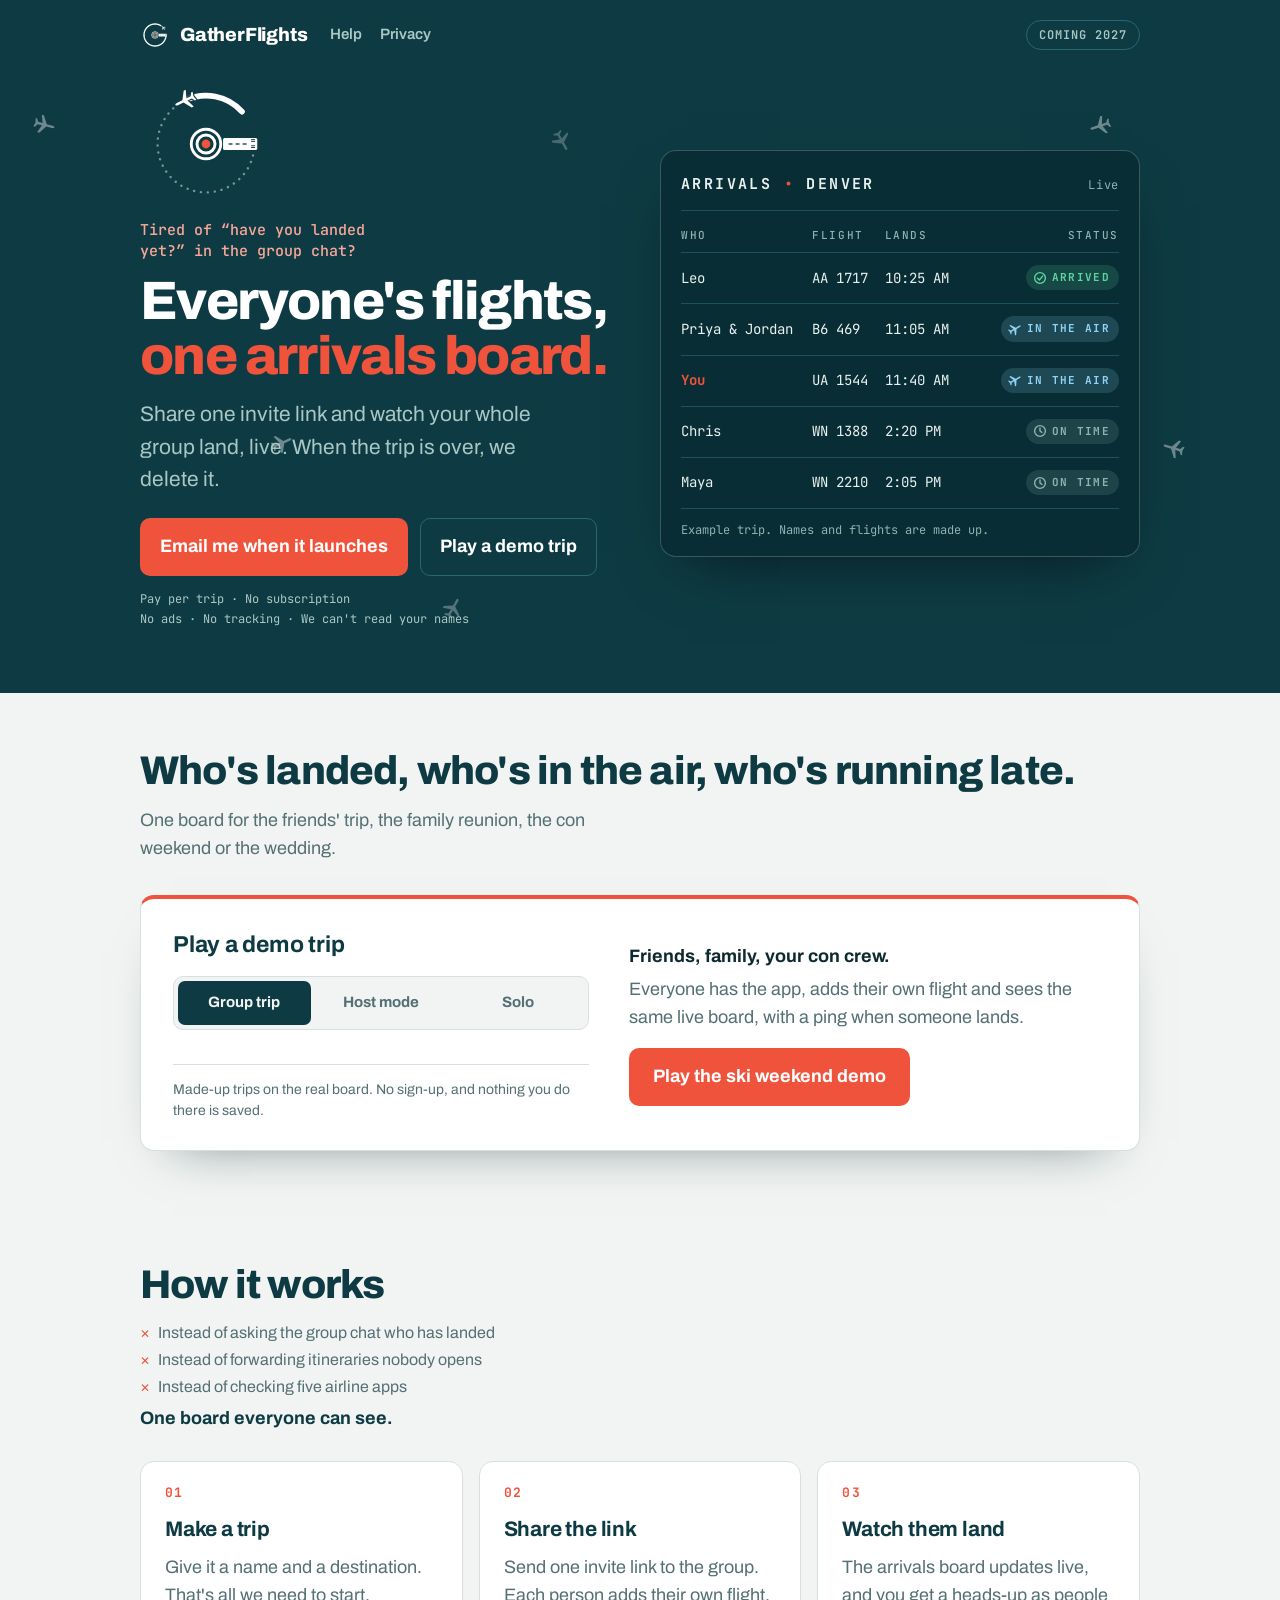
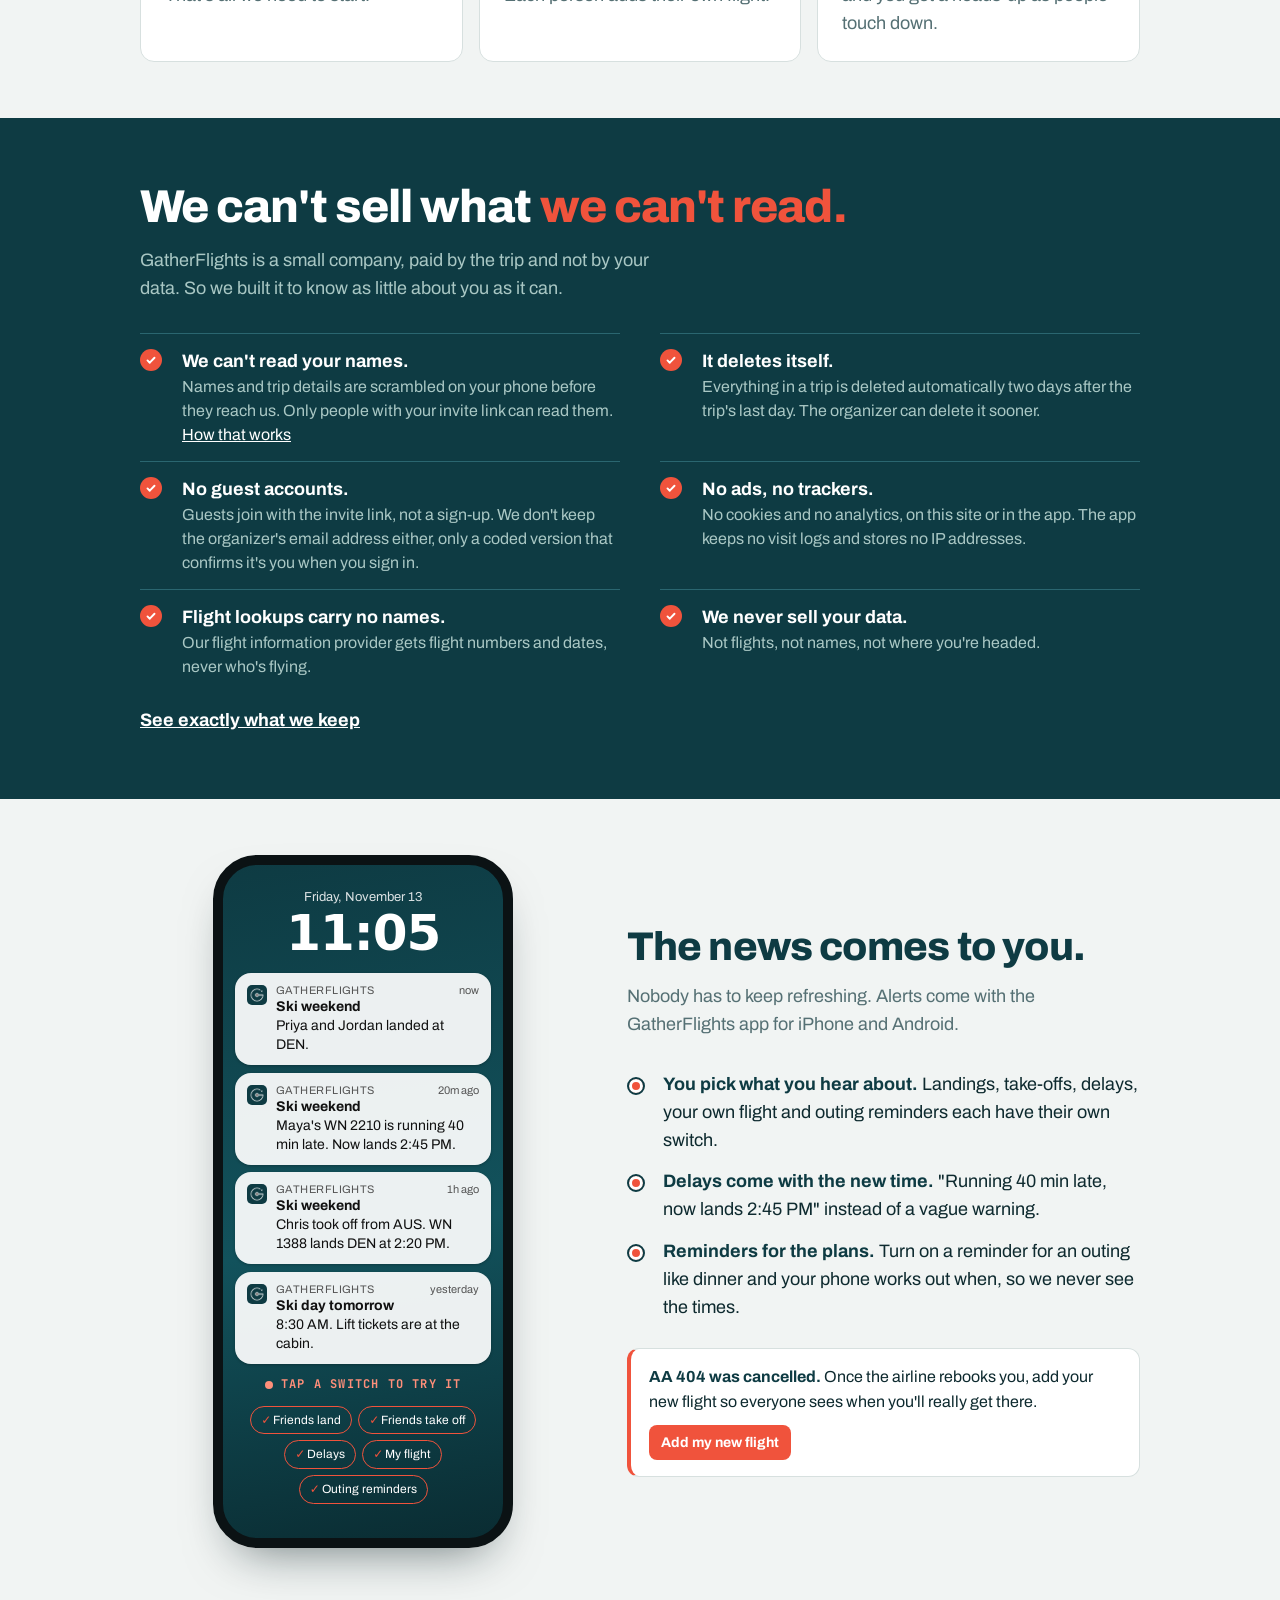
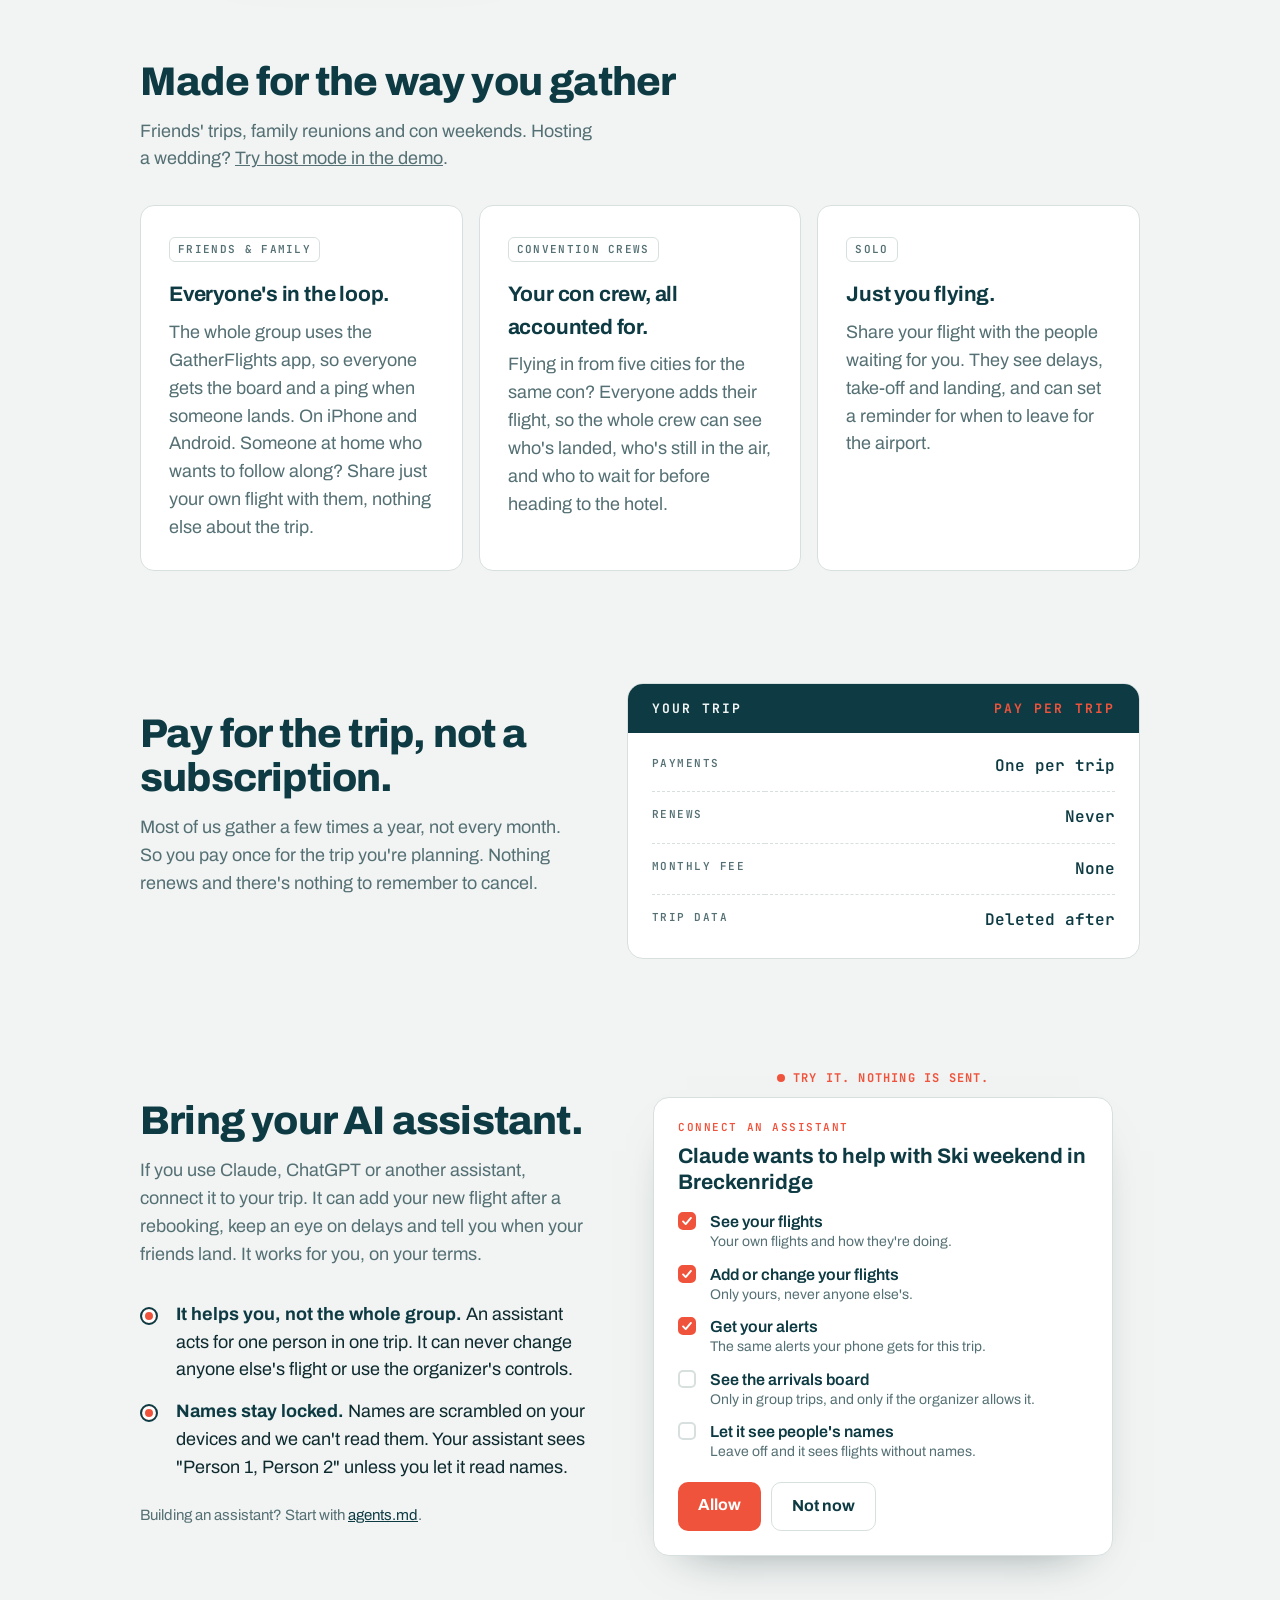
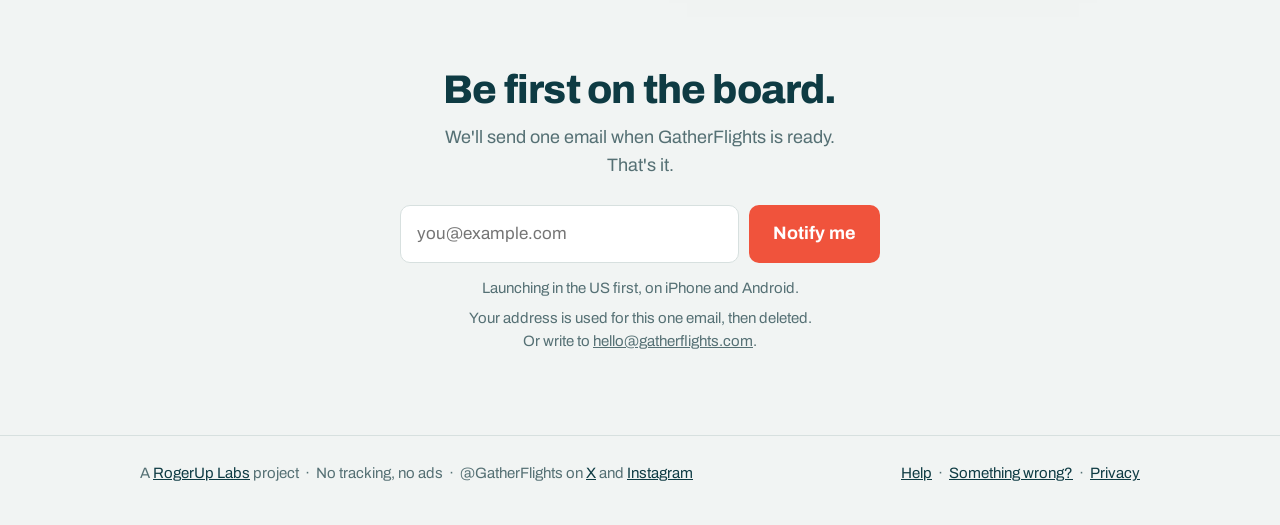
==== commit 7b51a27f: "Block outside content on every page and add a security contact file A Content-Security-Policy meta t" ====
--- a/index.html
+++ b/index.html
@@ -2,6 +2,7 @@
 <html lang="en">
 <head>
 <meta charset="utf-8">
+<meta http-equiv="Content-Security-Policy" content="default-src 'none'; style-src 'self' 'unsafe-inline'; img-src 'self' data:; font-src 'self'; form-action 'self' https://app.gatherflights.com; base-uri 'none'">
 <meta name="viewport" content="width=device-width, initial-scale=1">
 <title>GatherFlights: everyone's flights, one arrivals board</title>
 <meta name="description" content="GatherFlights by RogerUp Labs. Share one invite link and watch your whole group's flights land on a live arrivals board. Pay per trip, no subscription. Private by design. Coming soon.">
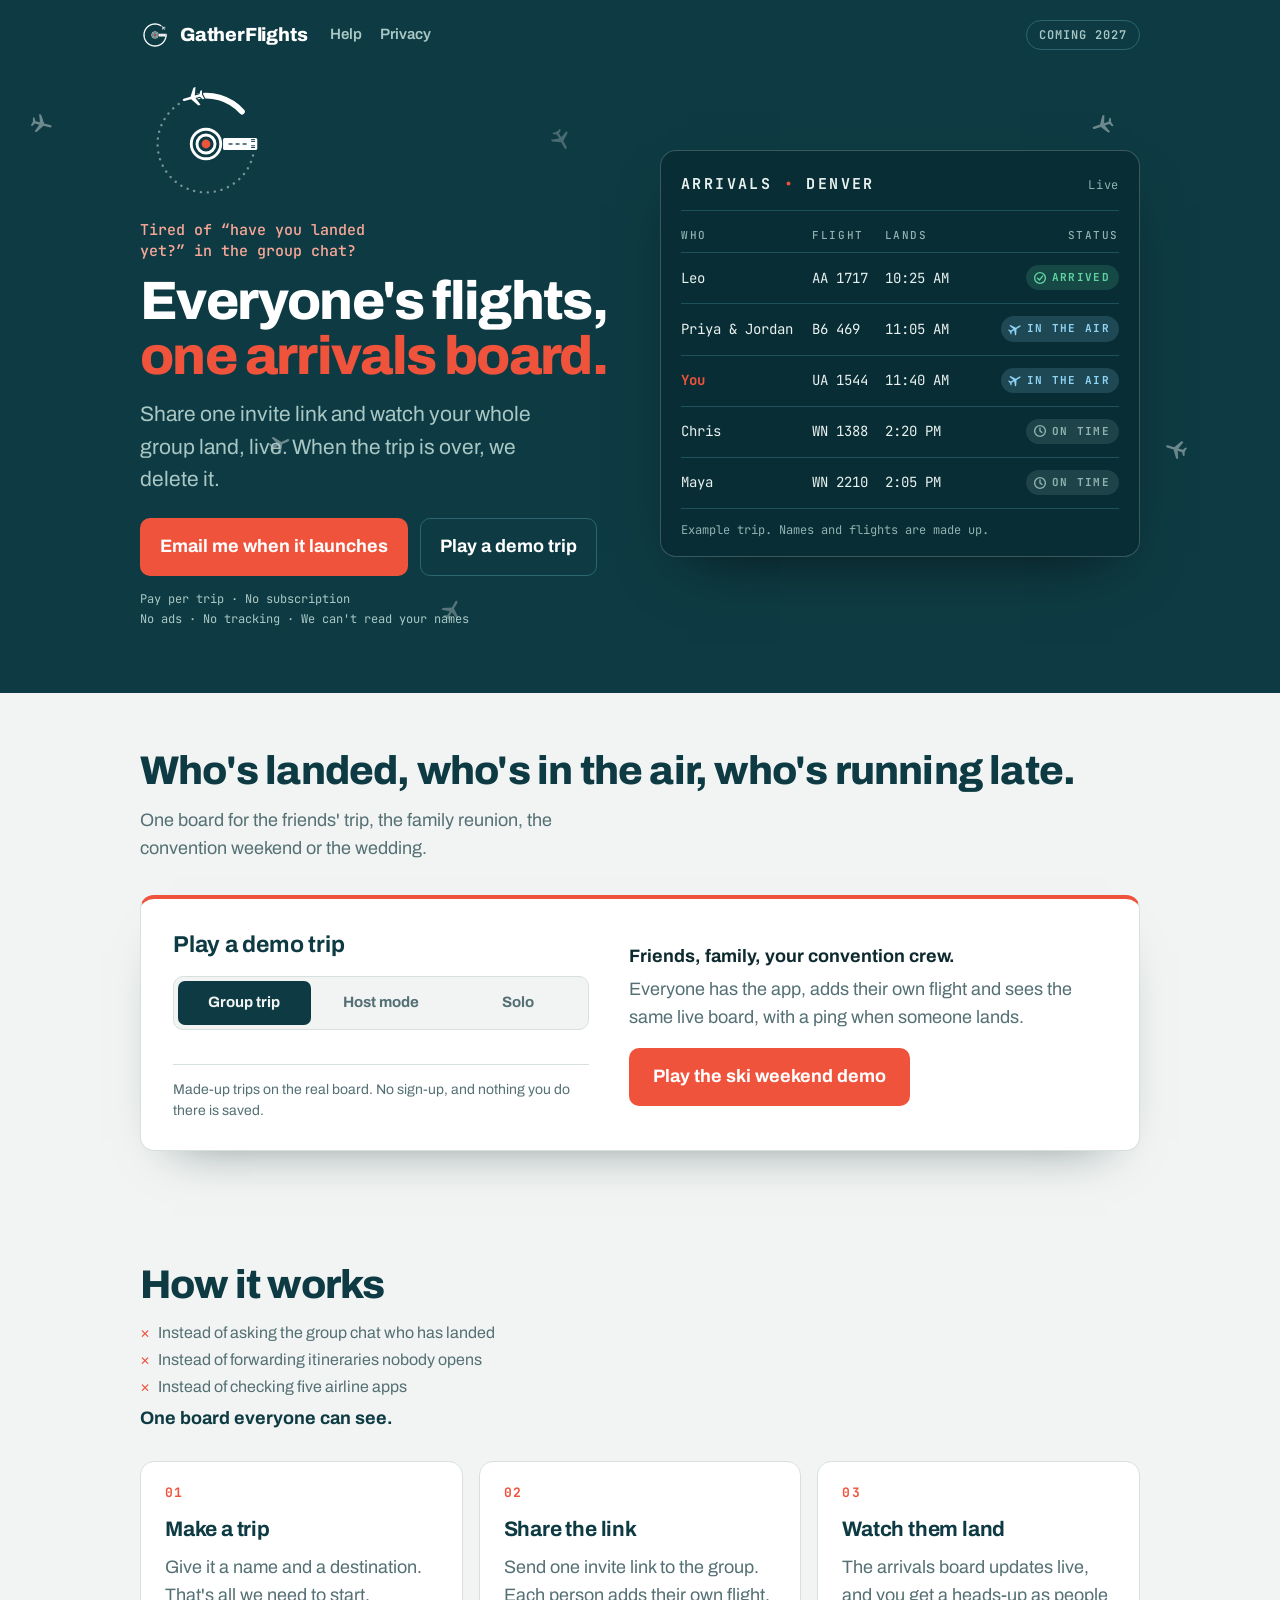
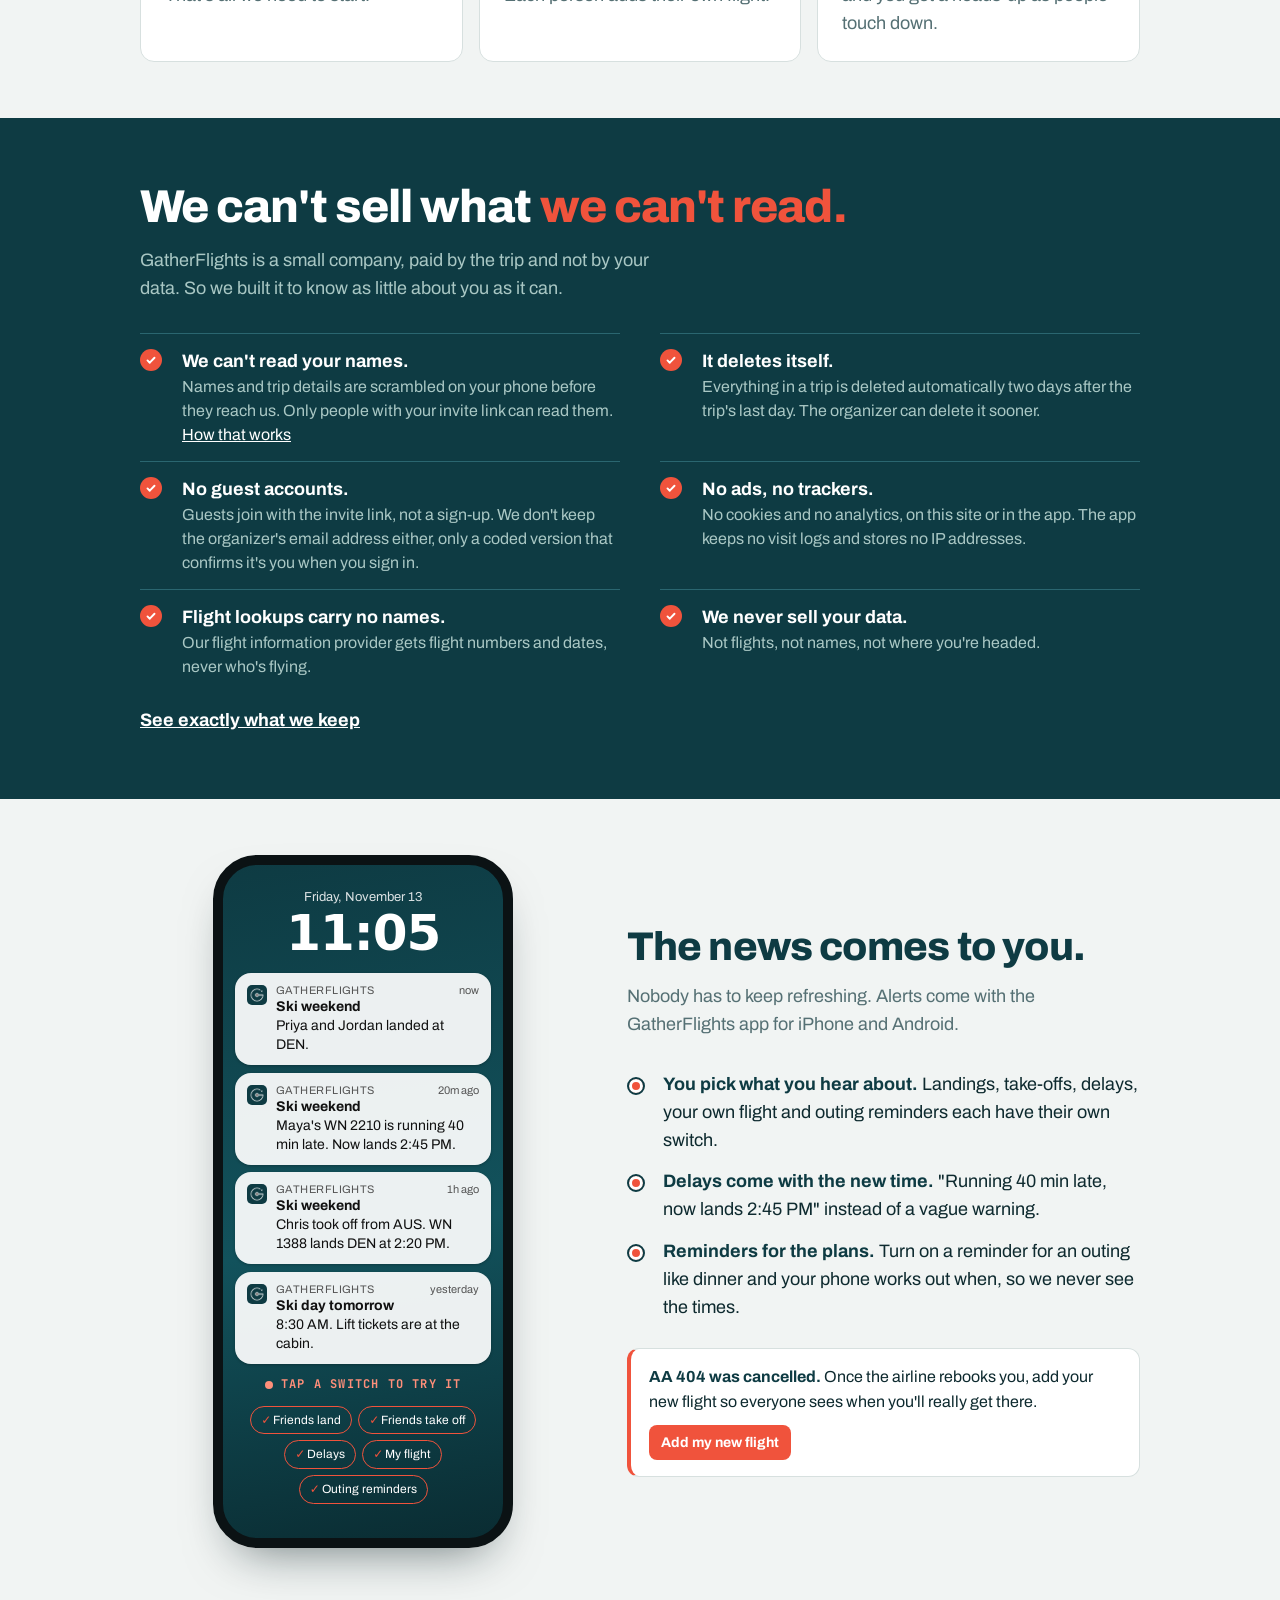
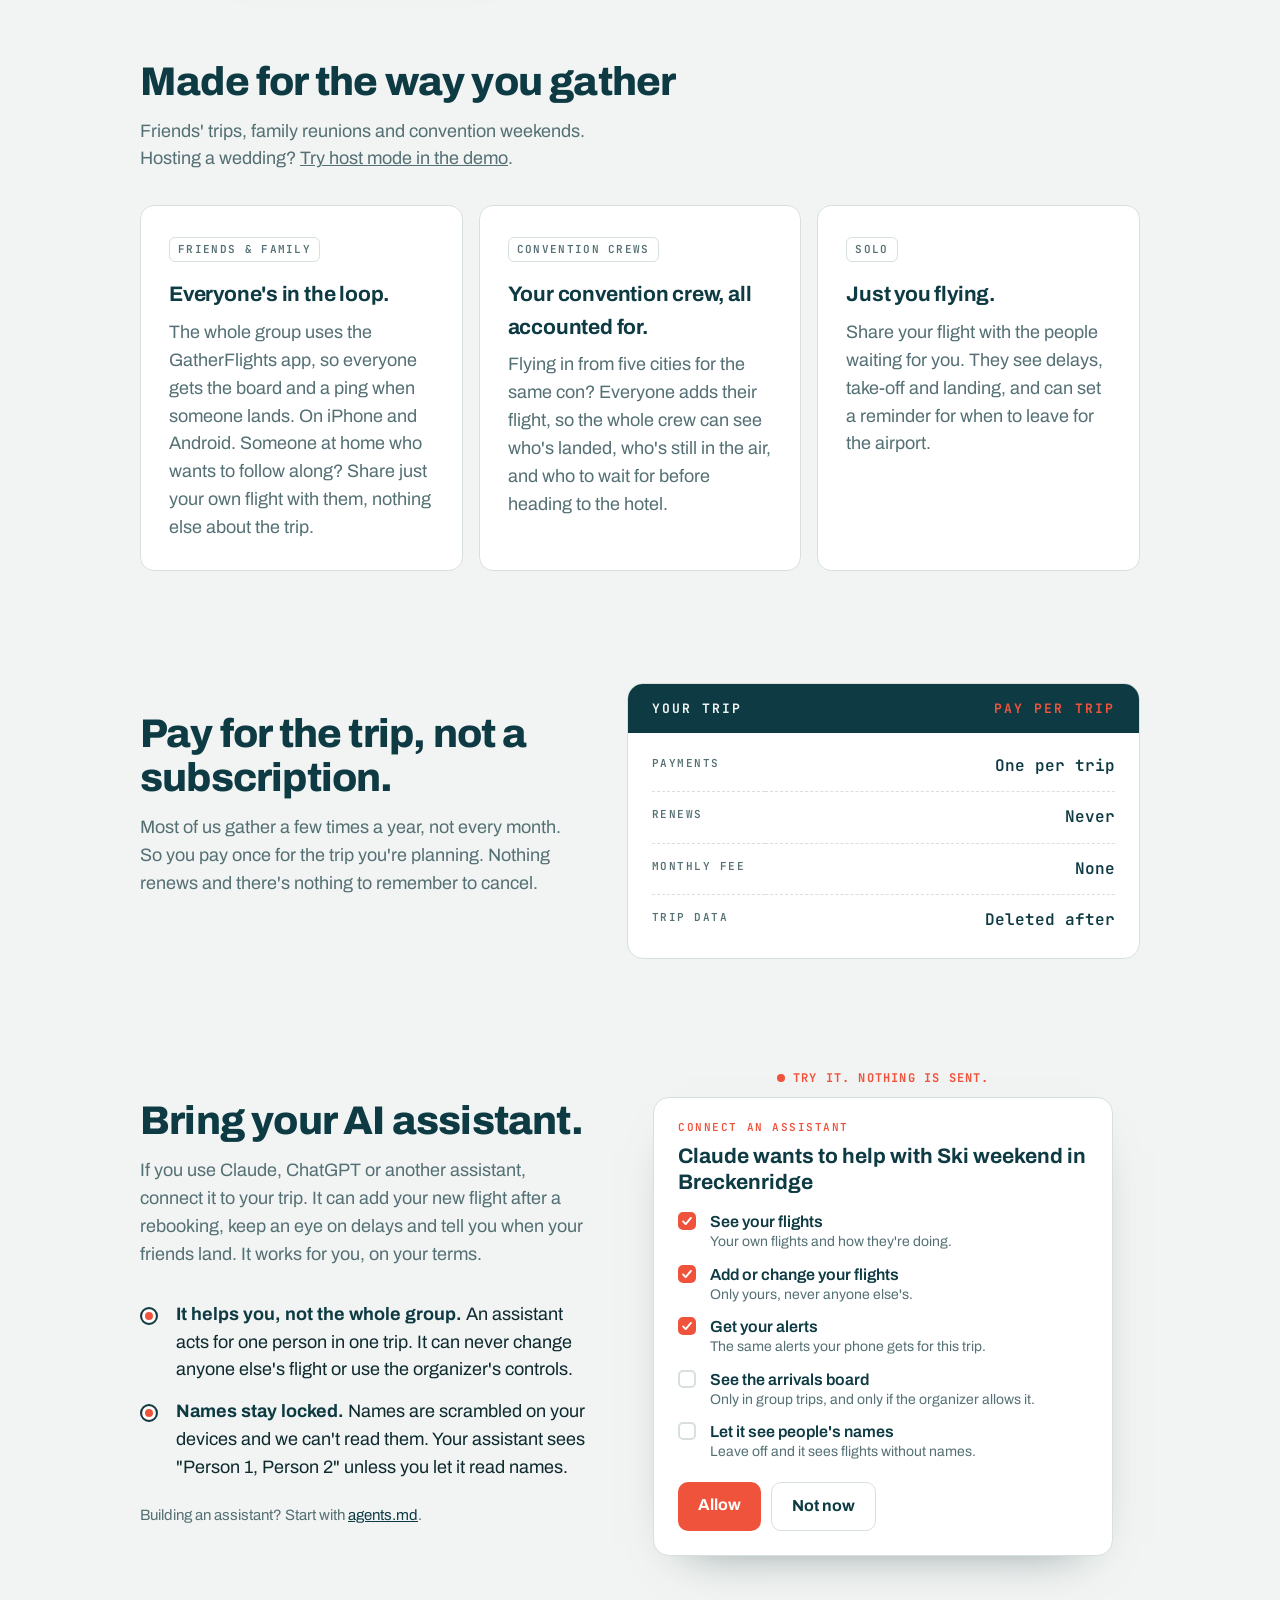
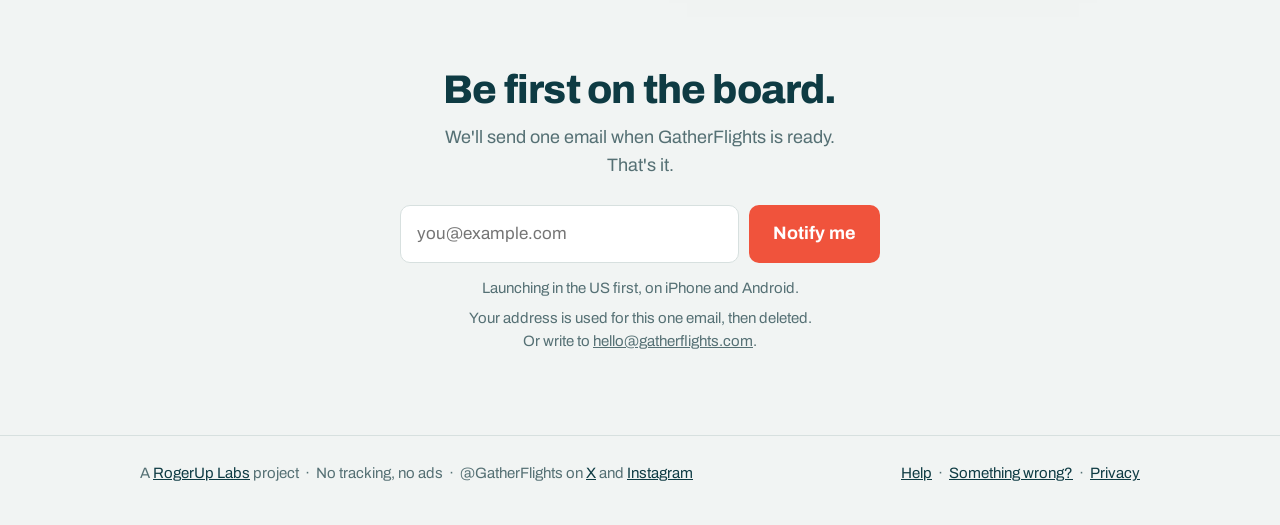
==== commit 7322c388: "Say "convention" instead of "con"; describe app privacy on the privacy page - Home page: "con weeken" ====
--- a/index.html
+++ b/index.html
@@ -498,7 +498,7 @@
   <section>
     <div class="wrap">
       <h2>Who's landed, who's in the air, who's running late.</h2>
-      <p class="sec-lede">One board for the friends' trip, the family reunion, the con weekend or the wedding.</p>
+      <p class="sec-lede">One board for the friends' trip, the family reunion, the convention weekend or the wedding.</p>
       <div class="demo" id="demo">
           <h3 class="demo-h" id="demo-h">Play a demo trip</h3>
           <input type="radio" name="demo-mode" id="dm-group" checked>
@@ -510,7 +510,7 @@
             <label for="dm-solo">Solo</label>
           </div>
           <div class="dm-panel p-group">
-            <p class="dm-lead">Friends, family, your con crew.</p>
+            <p class="dm-lead">Friends, family, your convention crew.</p>
             <p>Everyone has the app, adds their own flight and sees the same live board, with a ping when someone lands.</p>
             <a class="btn" href="https://app.gatherflights.com/demo/group">Play the ski weekend demo</a>
           </div>
@@ -597,7 +597,7 @@
   <section class="modes">
     <div class="wrap">
       <h2>Made for the way you gather</h2>
-      <p class="sec-lede">Friends' trips, family reunions and con weekends. Hosting a wedding? <a href="#demo">Try host mode in the demo</a>.</p>
+      <p class="sec-lede">Friends' trips, family reunions and convention weekends. Hosting a wedding? <a href="#demo">Try host mode in the demo</a>.</p>
       <div class="grid">
         <div class="card">
           <span class="tag">Friends &amp; family</span>
@@ -606,7 +606,7 @@
         </div>
         <div class="card">
           <span class="tag">Convention crews</span>
-          <h3>Your con crew, all accounted for.</h3>
+          <h3>Your convention crew, all accounted for.</h3>
           <p>Flying in from five cities for the same con? Everyone adds their flight, so the whole crew can see who's landed, who's still in the air, and who to wait for before heading to the hotel.</p>
         </div>
         <div class="card">
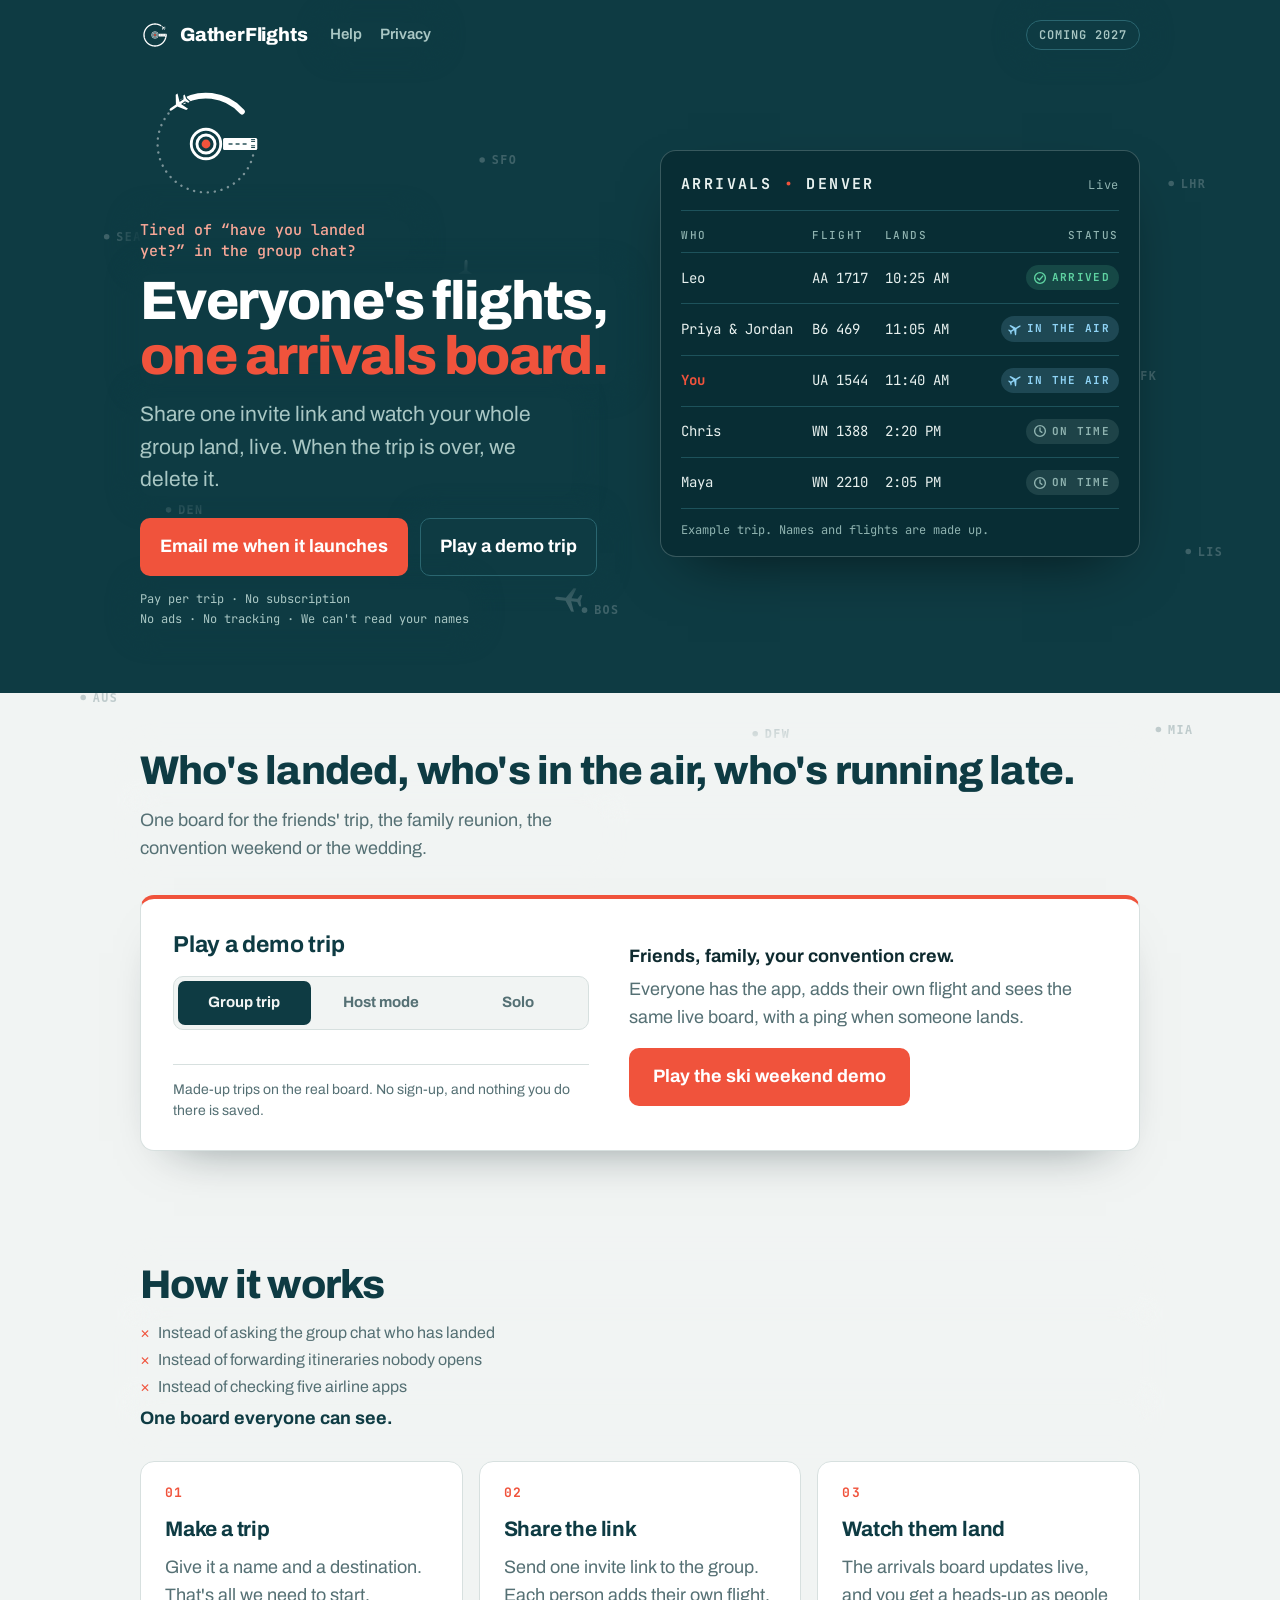
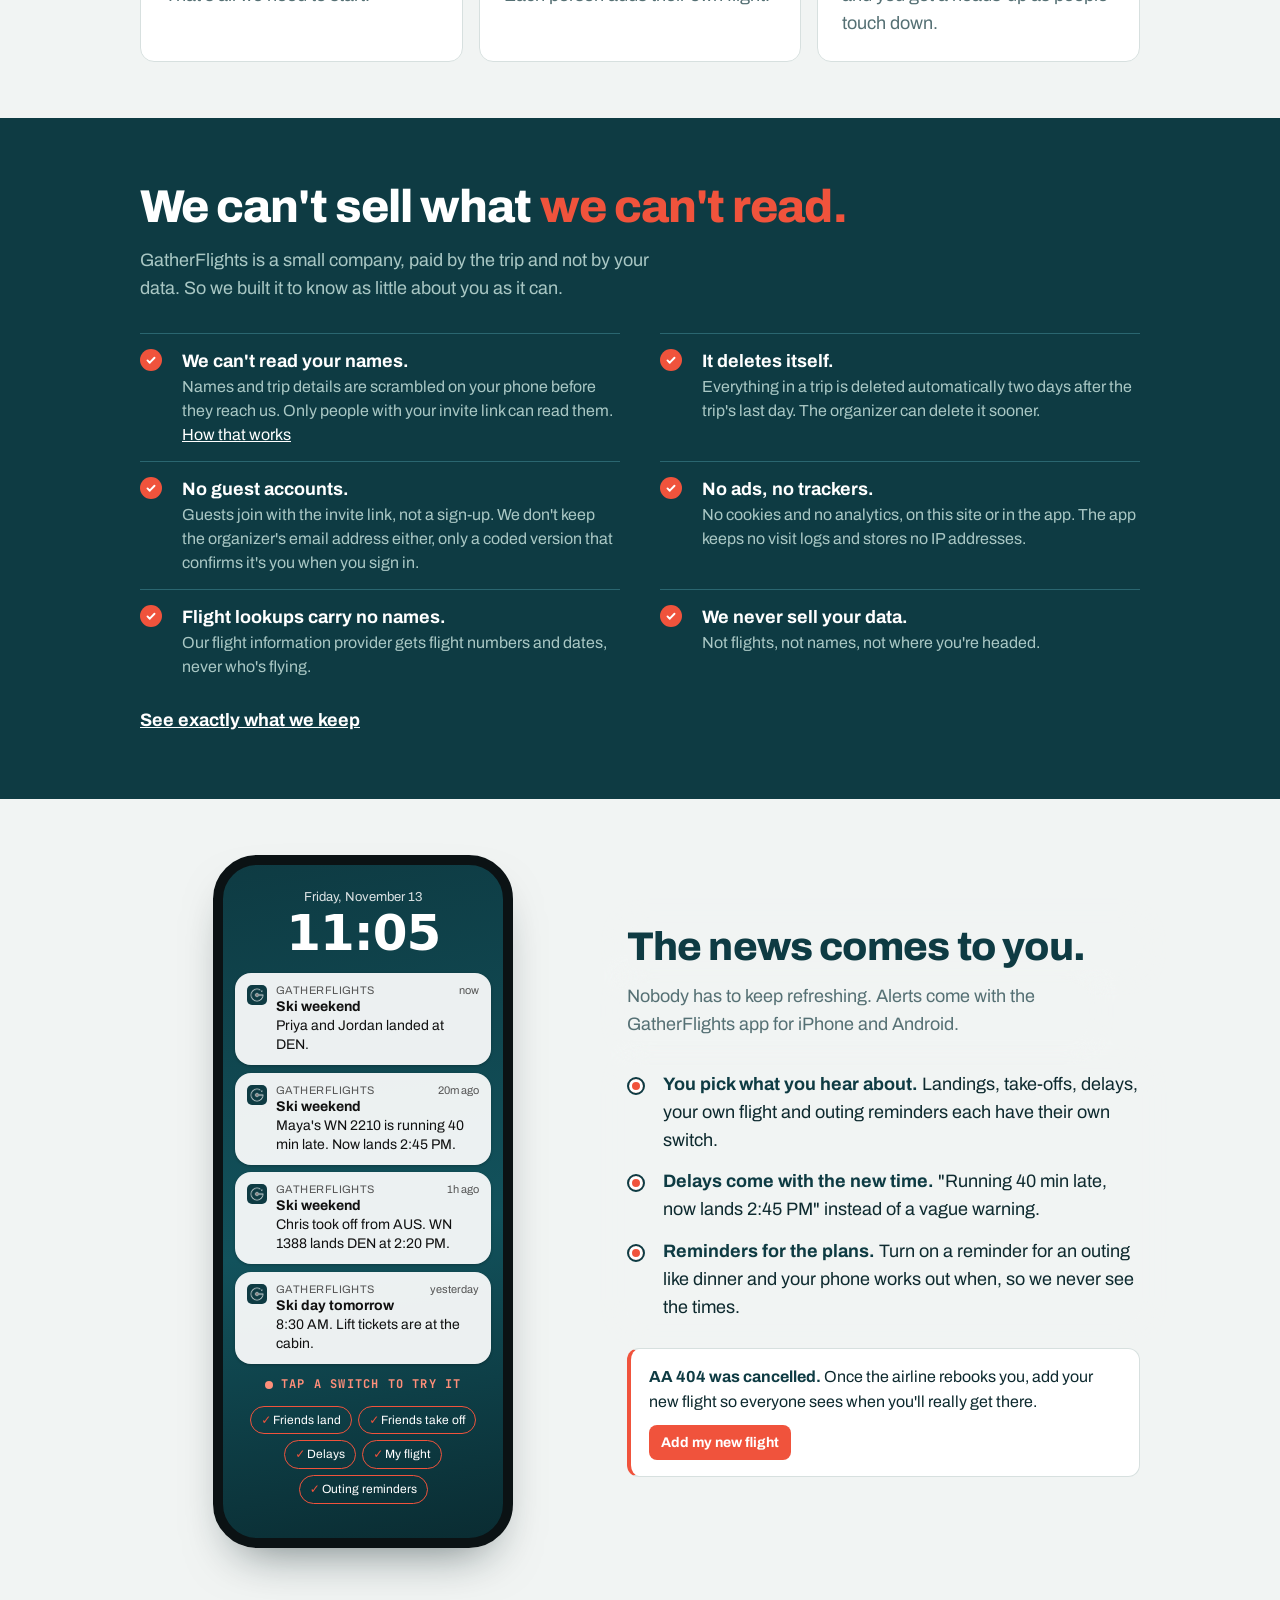
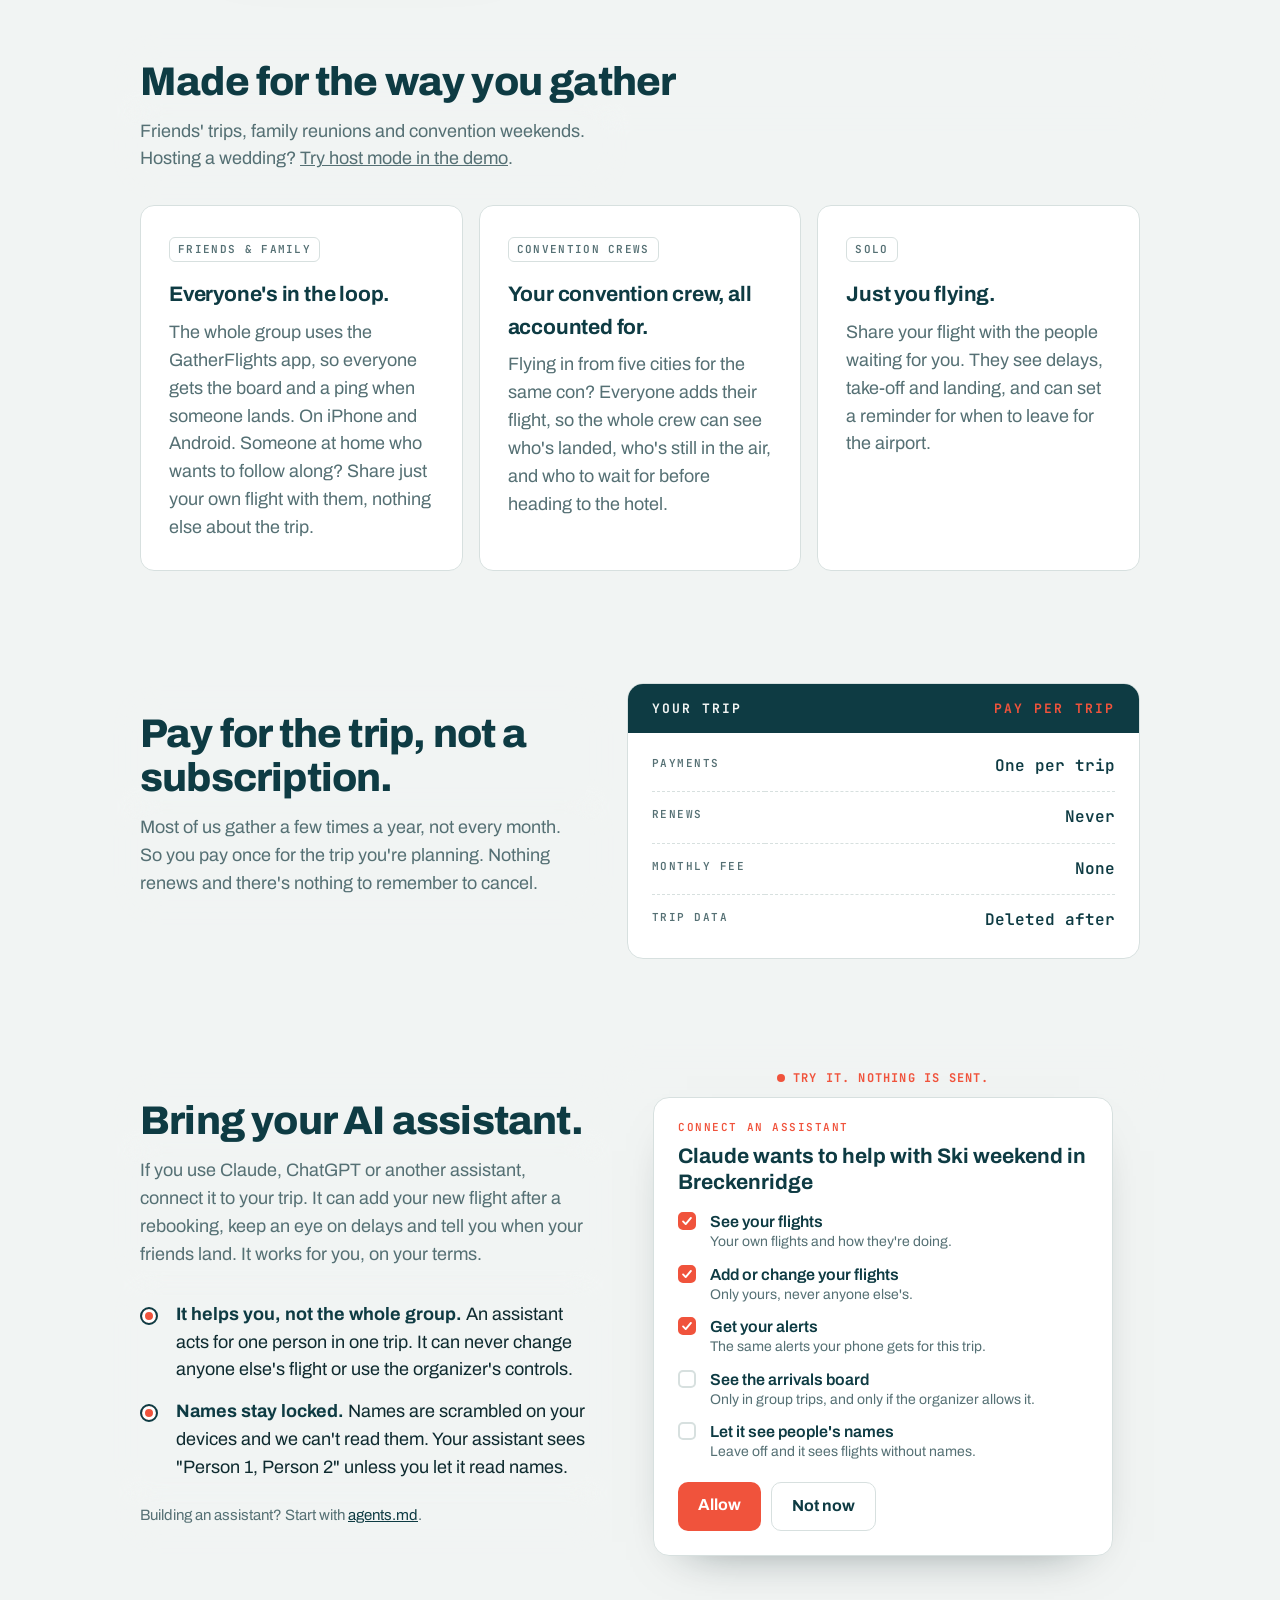
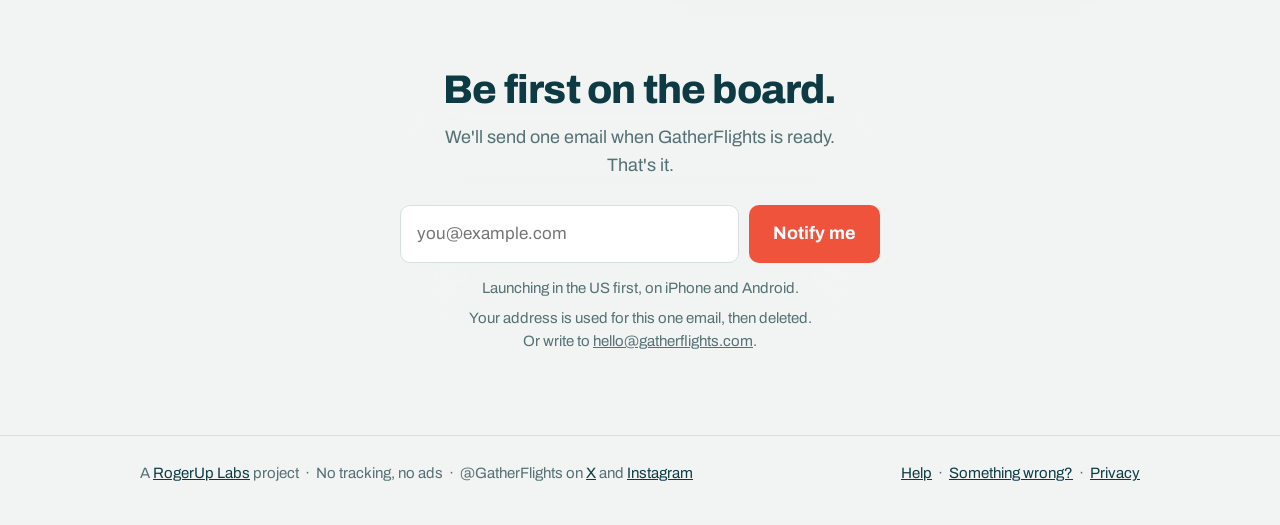
==== commit eec433cf: "Same flying-planes sky as the app behind every page The faint planes flying between little city dots" ====
--- a/index.html
+++ b/index.html
@@ -78,11 +78,12 @@
   .band { --brand: #FFFFFF; --muted: #A9C7C4; --line: #2A6670; --mark: #FFFFFF; --mark-bg: var(--band);
           background: var(--band);
           color: var(--brand); }
-  .band { position: relative; overflow: hidden; }
-  .band > :not(.sky) { position: relative; }
-  .sky { position: absolute; inset: 0; width: 100%; height: 100%; pointer-events: none; }
-  .sky-plane { fill: var(--mark); }
-  @media (prefers-reduced-motion: reduce) { .sky { display: none; } }
+  /* The same sky as the rest of the page (sky.css), in white on the band. */
+  .band { position: relative; overflow: hidden; isolation: isolate; --halo: var(--band); }
+  .band > :not(.band-sky) { position: relative; }
+  .band-sky { position: absolute; inset: 0; z-index: -1; width: 100%; height: 100%; object-fit: cover;
+              object-position: top; pointer-events: none; }
+  @media (prefers-reduced-motion: reduce) { .band-sky { display: none; } }
   /* hero */
   .hero { display: grid; grid-template-columns: minmax(0, 1fr); align-items: center;
           padding-block: 4px 56px; text-align: center; }
@@ -417,10 +418,12 @@
     .notif, .try-hint::before { animation: none; opacity: 1; }
   }
 </style>
+<link rel="stylesheet" href="sky.css">
 </head>
 <body>
+<div class="sky" aria-hidden="true"><picture><source srcset="sky-dark.svg" media="(prefers-color-scheme: dark)"><img src="sky.svg" alt=""></picture></div>
 <div class="band">
-<svg class="sky" viewBox="0 0 1200 900" preserveAspectRatio="xMidYMin slice" aria-hidden="true" focusable="false"><g opacity="0"><path class="sky-plane" d="M12,0 C12,-0.9 11,-1.4 9.5,-1.4 L2.5,-1.4 L-3.5,-10.5 L-6,-10.5 L-2.6,-1.4 L-8,-1.4 L-10.2,-5 L-12,-5 L-10.8,0 L-12,5 L-10.2,5 L-8,1.4 L-2.6,1.4 L-6,10.5 L-3.5,10.5 L2.5,1.4 L9.5,1.4 C11,1.4 12,0.9 12,0 Z" transform="scale(0.8)"/><animateMotion path="M-60,90 L415,216" dur="19s" begin="-2s" repeatCount="indefinite" rotate="auto"/><animate attributeName="opacity" values="0;0.4;0.4;0" keyTimes="0;0.15;0.7;1" dur="19s" begin="-2s" repeatCount="indefinite"/></g><g opacity="0"><path class="sky-plane" d="M12,0 C12,-0.9 11,-1.4 9.5,-1.4 L2.5,-1.4 L-3.5,-10.5 L-6,-10.5 L-2.6,-1.4 L-8,-1.4 L-10.2,-5 L-12,-5 L-10.8,0 L-12,5 L-10.2,5 L-8,1.4 L-2.6,1.4 L-6,10.5 L-3.5,10.5 L2.5,1.4 L9.5,1.4 C11,1.4 12,0.9 12,0 Z" transform="scale(0.8)"/><animateMotion path="M1260,40 L785,202" dur="23s" begin="-9s" repeatCount="indefinite" rotate="auto"/><animate attributeName="opacity" values="0;0.4;0.4;0" keyTimes="0;0.15;0.7;1" dur="23s" begin="-9s" repeatCount="indefinite"/></g><g opacity="0"><path class="sky-plane" d="M12,0 C12,-0.9 11,-1.4 9.5,-1.4 L2.5,-1.4 L-3.5,-10.5 L-6,-10.5 L-2.6,-1.4 L-8,-1.4 L-10.2,-5 L-12,-5 L-10.8,0 L-12,5 L-10.2,5 L-8,1.4 L-2.6,1.4 L-6,10.5 L-3.5,10.5 L2.5,1.4 L9.5,1.4 C11,1.4 12,0.9 12,0 Z" transform="scale(0.8)"/><animateMotion path="M-60,560 L415,348" dur="25s" begin="-15s" repeatCount="indefinite" rotate="auto"/><animate attributeName="opacity" values="0;0.4;0.4;0" keyTimes="0;0.15;0.7;1" dur="25s" begin="-15s" repeatCount="indefinite"/></g><g opacity="0"><path class="sky-plane" d="M12,0 C12,-0.9 11,-1.4 9.5,-1.4 L2.5,-1.4 L-3.5,-10.5 L-6,-10.5 L-2.6,-1.4 L-8,-1.4 L-10.2,-5 L-12,-5 L-10.8,0 L-12,5 L-10.2,5 L-8,1.4 L-2.6,1.4 L-6,10.5 L-3.5,10.5 L2.5,1.4 L9.5,1.4 C11,1.4 12,0.9 12,0 Z" transform="scale(0.8)"/><animateMotion path="M1260,470 L785,322" dur="21s" begin="-5s" repeatCount="indefinite" rotate="auto"/><animate attributeName="opacity" values="0;0.4;0.4;0" keyTimes="0;0.15;0.7;1" dur="21s" begin="-5s" repeatCount="indefinite"/></g><g opacity="0"><path class="sky-plane" d="M12,0 C12,-0.9 11,-1.4 9.5,-1.4 L2.5,-1.4 L-3.5,-10.5 L-6,-10.5 L-2.6,-1.4 L-8,-1.4 L-10.2,-5 L-12,-5 L-10.8,0 L-12,5 L-10.2,5 L-8,1.4 L-2.6,1.4 L-6,10.5 L-3.5,10.5 L2.5,1.4 L9.5,1.4 C11,1.4 12,0.9 12,0 Z" transform="scale(0.8)"/><animateMotion path="M200,960 L488,460" dur="27s" begin="-19s" repeatCount="indefinite" rotate="auto"/><animate attributeName="opacity" values="0;0.4;0.4;0" keyTimes="0;0.15;0.7;1" dur="27s" begin="-19s" repeatCount="indefinite"/></g><g opacity="0"><path class="sky-plane" d="M12,0 C12,-0.9 11,-1.4 9.5,-1.4 L2.5,-1.4 L-3.5,-10.5 L-6,-10.5 L-2.6,-1.4 L-8,-1.4 L-10.2,-5 L-12,-5 L-10.8,0 L-12,5 L-10.2,5 L-8,1.4 L-2.6,1.4 L-6,10.5 L-3.5,10.5 L2.5,1.4 L9.5,1.4 C11,1.4 12,0.9 12,0 Z" transform="scale(0.8)"/><animateMotion path="M1000,960 L712,460" dur="24s" begin="-12s" repeatCount="indefinite" rotate="auto"/><animate attributeName="opacity" values="0;0.4;0.4;0" keyTimes="0;0.15;0.7;1" dur="24s" begin="-12s" repeatCount="indefinite"/></g><g opacity="0"><path class="sky-plane" d="M12,0 C12,-0.9 11,-1.4 9.5,-1.4 L2.5,-1.4 L-3.5,-10.5 L-6,-10.5 L-2.6,-1.4 L-8,-1.4 L-10.2,-5 L-12,-5 L-10.8,0 L-12,5 L-10.2,5 L-8,1.4 L-2.6,1.4 L-6,10.5 L-3.5,10.5 L2.5,1.4 L9.5,1.4 C11,1.4 12,0.9 12,0 Z" transform="scale(0.8)"/><animateMotion path="M420,-60 L550,174" dur="22s" begin="-16s" repeatCount="indefinite" rotate="auto"/><animate attributeName="opacity" values="0;0.4;0.4;0" keyTimes="0;0.15;0.7;1" dur="22s" begin="-16s" repeatCount="indefinite"/></g></svg>
+<img class="band-sky" src="sky-dark.svg" alt="" aria-hidden="true">
 <header class="wrap top">
   <a class="brand" href="./"><img src="logo-white.svg" alt="" width="30" height="30">GatherFlights</a>
   <nav class="top-nav" aria-label="Site"><a href="help/">Help</a><a href="privacy.html">Privacy</a></nav>
--- a/sky.css
+++ b/sky.css
@@ -0,0 +1,19 @@
+/* The faint planes flying between cities behind every page, the same sky as
+   the app (sky.svg, or sky-dark.svg in dark mode and on the teal top band).
+   It's an animated picture, not a script: this site runs no scripts.
+   Words that sit straight on the page get a soft patch of page color behind
+   them, so a plane fades out as it reaches them and back in past them, and
+   never looks like a glitch in the text. Cards, boards and teal sections
+   are solid, so the sky simply passes behind them. */
+.sky { position: fixed; inset: 0; z-index: -1; pointer-events: none; }
+.sky img { display: block; width: 100%; height: 100%; object-fit: cover; }
+@media (prefers-reduced-motion: reduce) { .sky { display: none; } }
+
+:root { --halo: var(--bg); }
+:is(main, footer, header, .band) :is(h1, h2, h3, p, ul, ol, dl, table, figure, form, .btn.ghost, .top-nav, .pill):not(:is(.card, .board, .phone, .summary, .privacy, .pass, .consent, .demo, .rebook, .keep, .seg) *) {
+  position: relative;
+}
+:is(main, footer, header, .band) :is(h1, h2, h3, p, ul, ol, dl, table, figure, form, .btn.ghost, .top-nav, .pill):not(:is(.card, .board, .phone, .summary, .privacy, .pass, .consent, .demo, .rebook, .keep, .seg) *)::after {
+  content: ""; position: absolute; inset: 0; z-index: -1; pointer-events: none;
+  background: var(--halo); border-radius: 12px; box-shadow: 0 0 20px 12px var(--halo);
+}
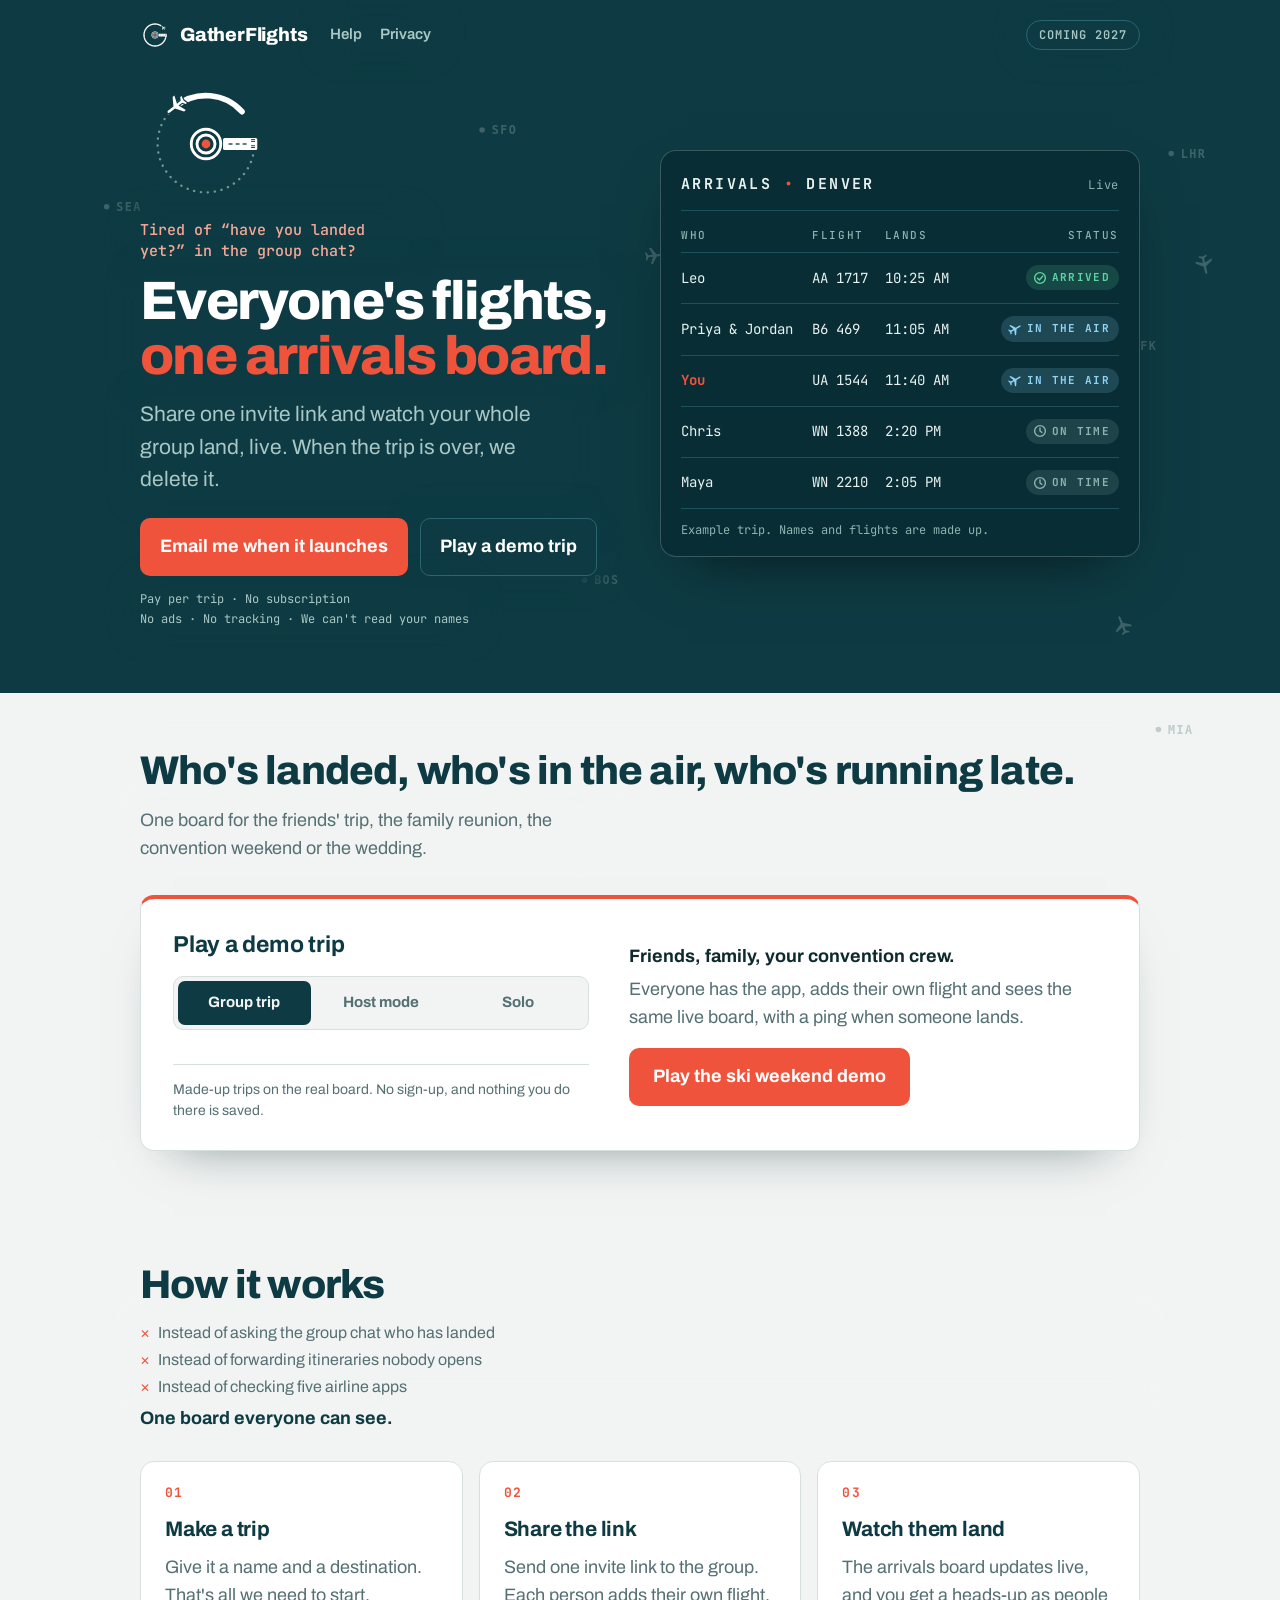
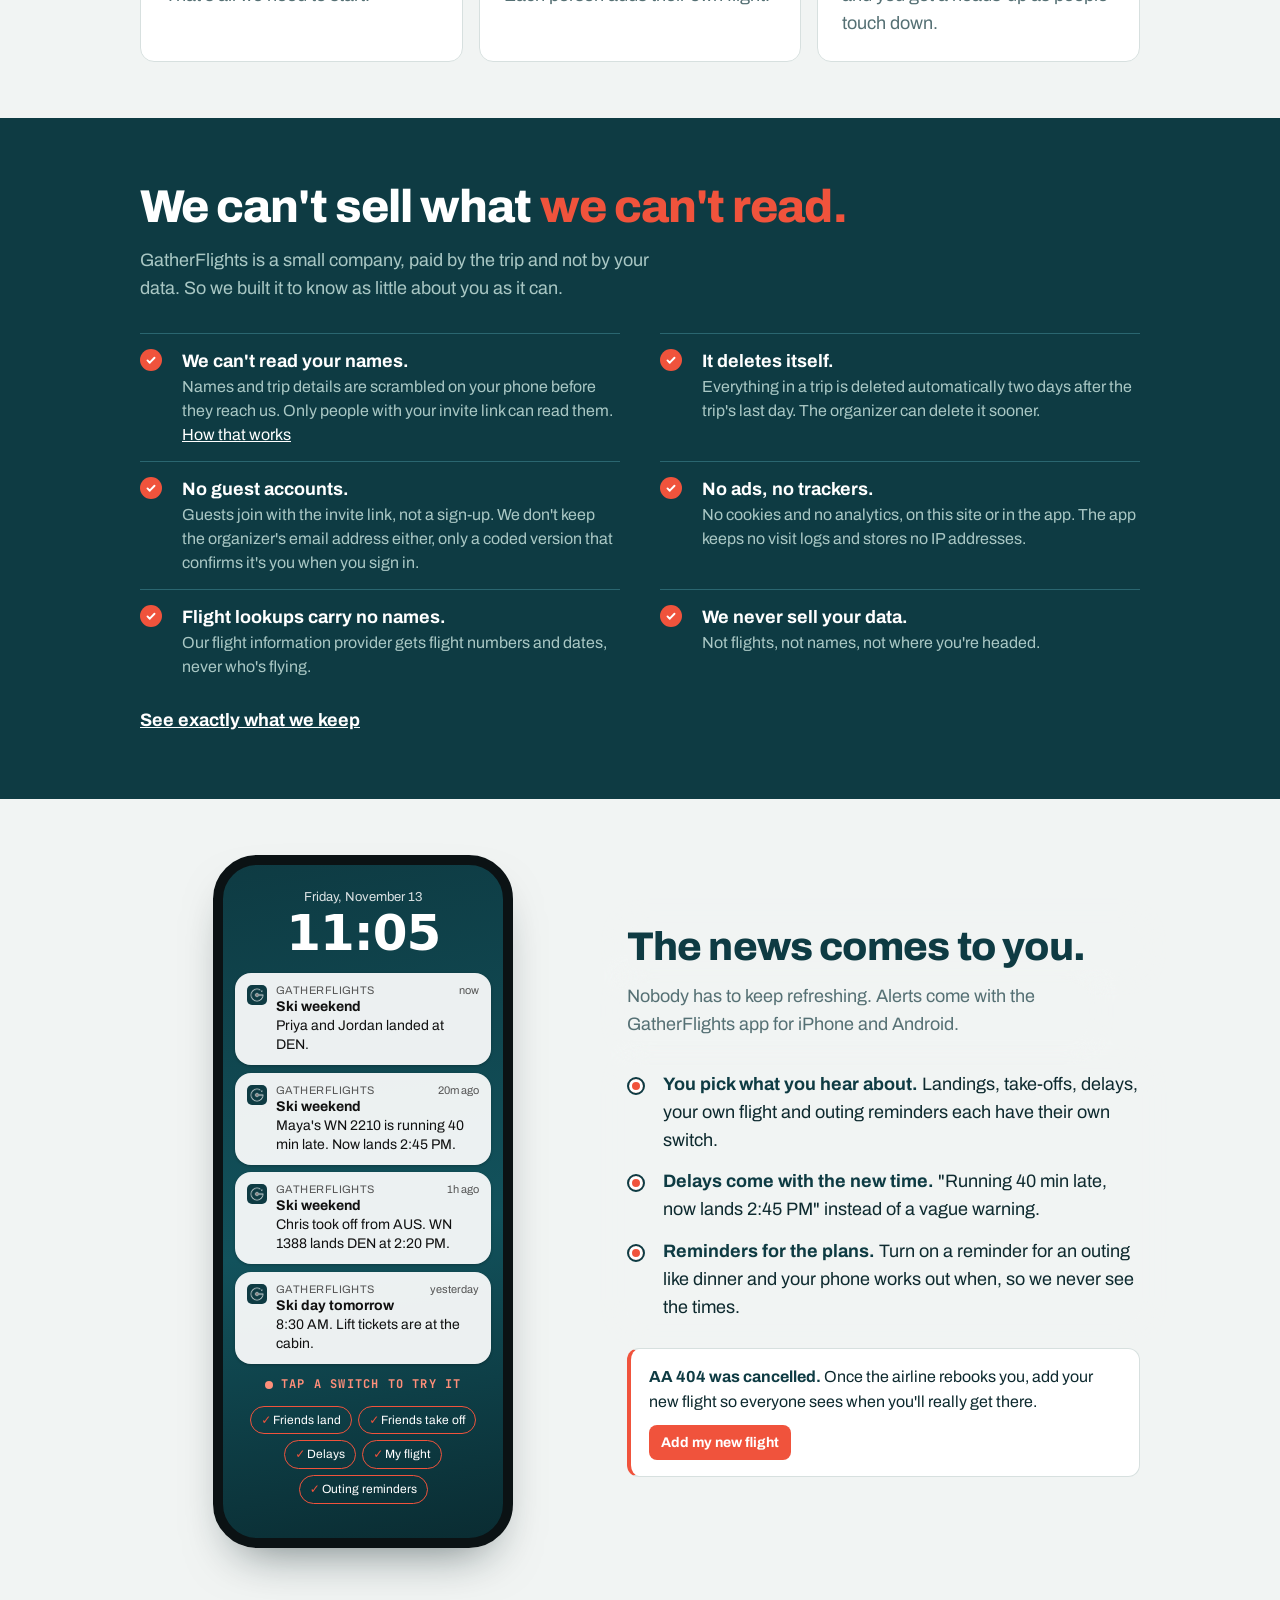
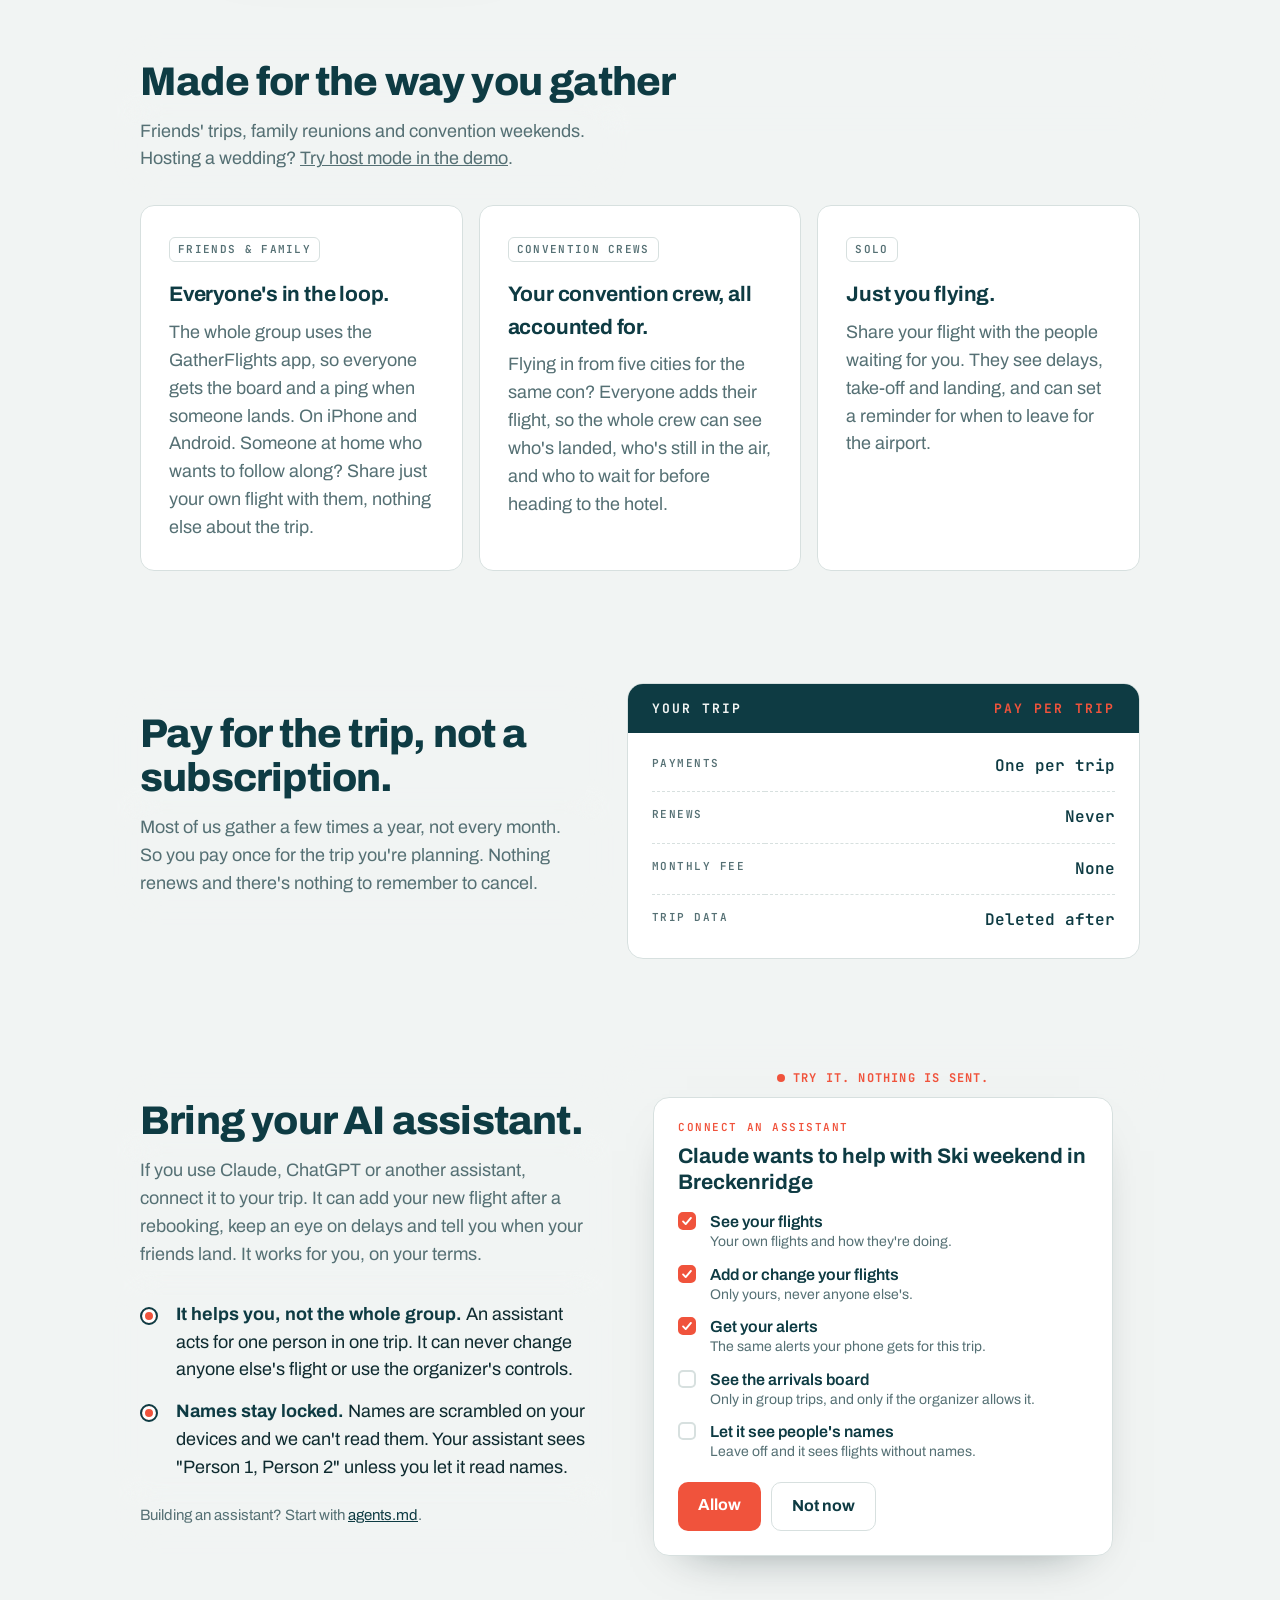
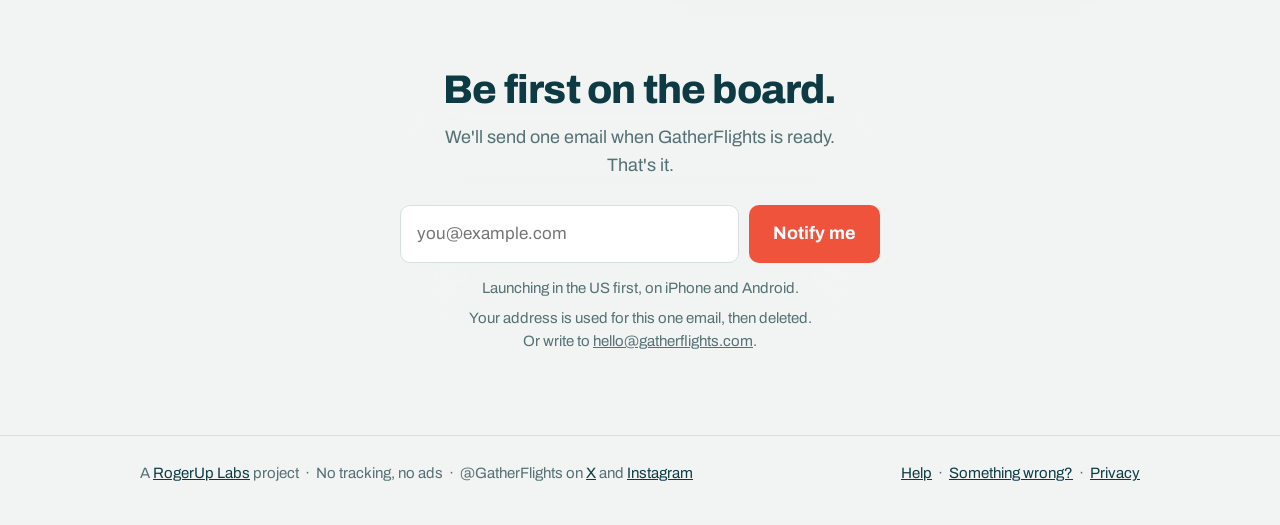
==== commit 6278dd24: "Sky: one sky across the top band, smaller planes, fewer cities, no collisions - The home page's teal" ====
--- a/index.html
+++ b/index.html
@@ -78,11 +78,12 @@
   .band { --brand: #FFFFFF; --muted: #A9C7C4; --line: #2A6670; --mark: #FFFFFF; --mark-bg: var(--band);
           background: var(--band);
           color: var(--brand); }
-  /* The same sky as the rest of the page (sky.css), in white on the band. */
-  .band { position: relative; overflow: hidden; isolation: isolate; --halo: var(--band); }
+  /* The same sky as the rest of the page (sky.css), in white on the band: it
+     sits fixed over the whole window like the page's sky, and the band only
+     shows its own part, so a plane carries straight on across the band's edge. */
+  .band { position: relative; overflow: hidden; isolation: isolate; clip-path: inset(0); --halo: var(--band); }
   .band > :not(.band-sky) { position: relative; }
-  .band-sky { position: absolute; inset: 0; z-index: -1; width: 100%; height: 100%; object-fit: cover;
-              object-position: top; pointer-events: none; }
+  .band-sky { position: fixed; inset: 0; z-index: -1; width: 100%; height: 100%; object-fit: cover; pointer-events: none; }
   @media (prefers-reduced-motion: reduce) { .band-sky { display: none; } }
   /* hero */
   .hero { display: grid; grid-template-columns: minmax(0, 1fr); align-items: center;
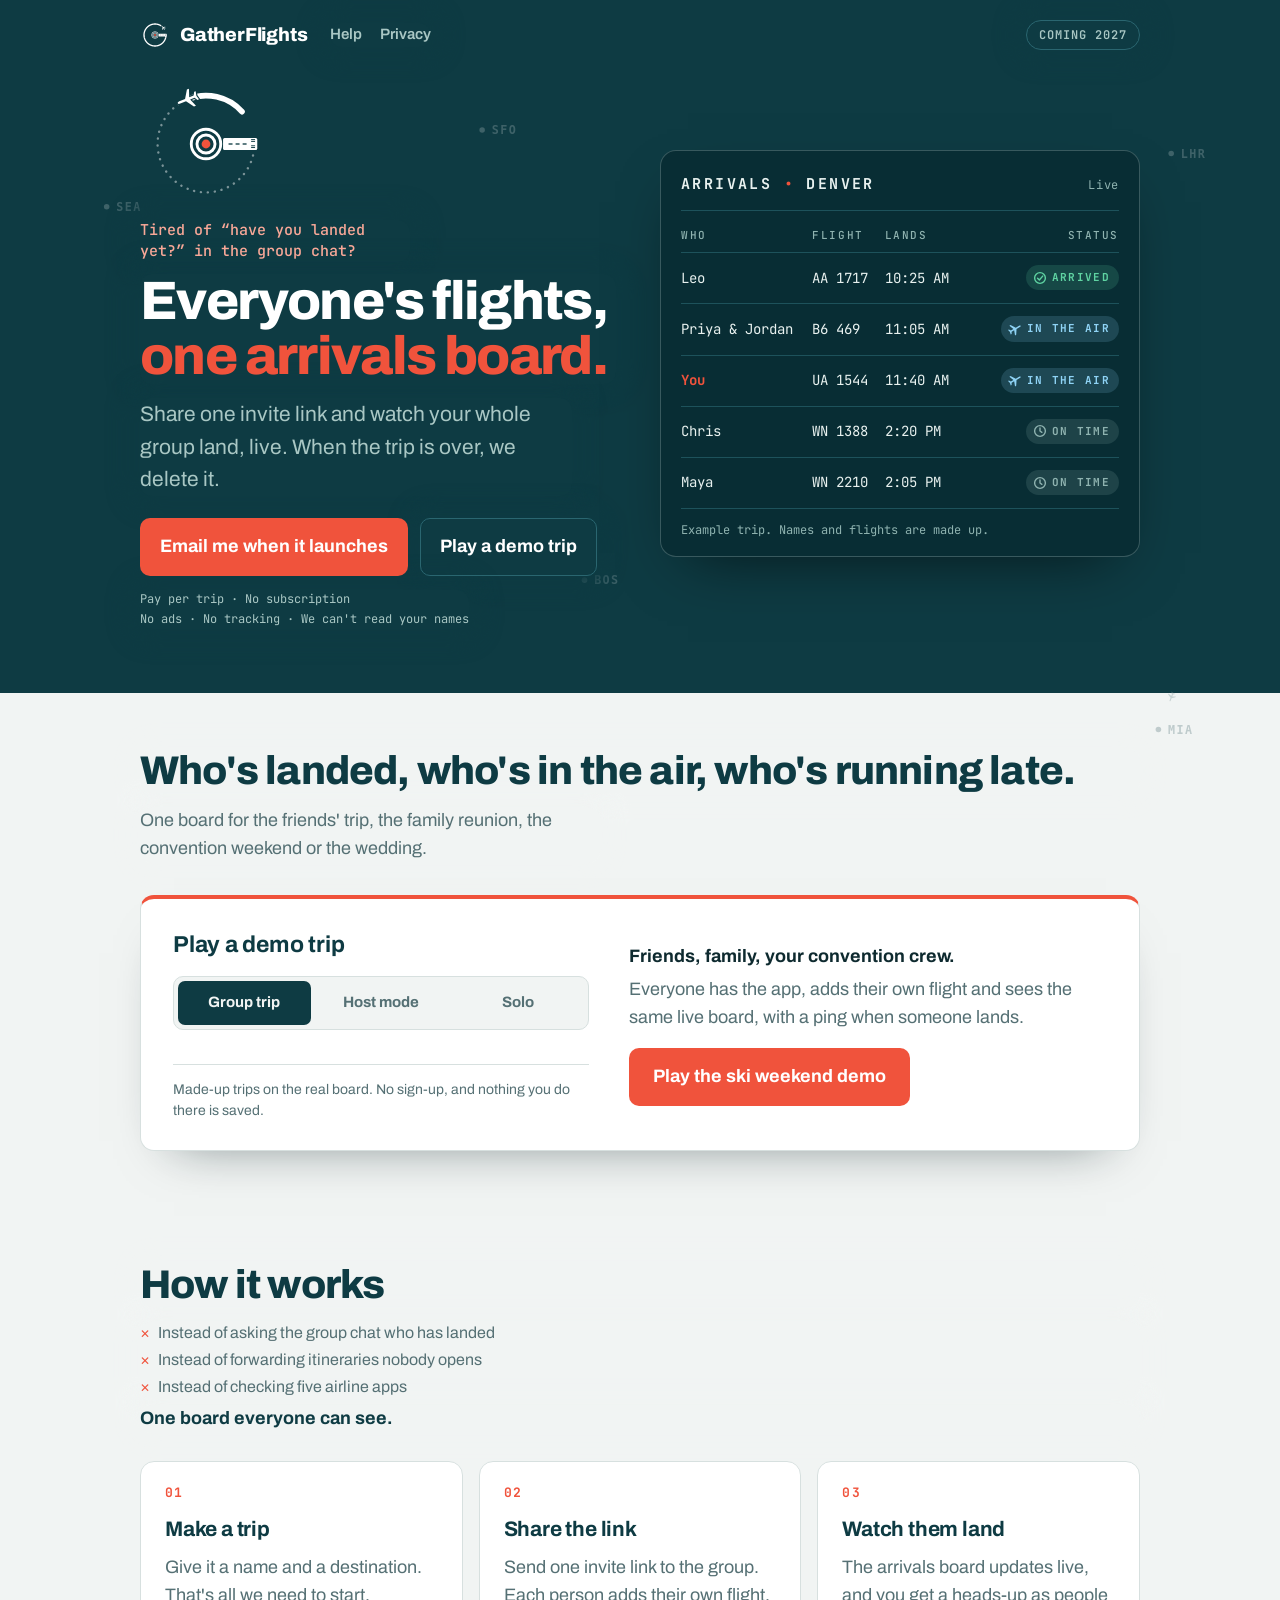
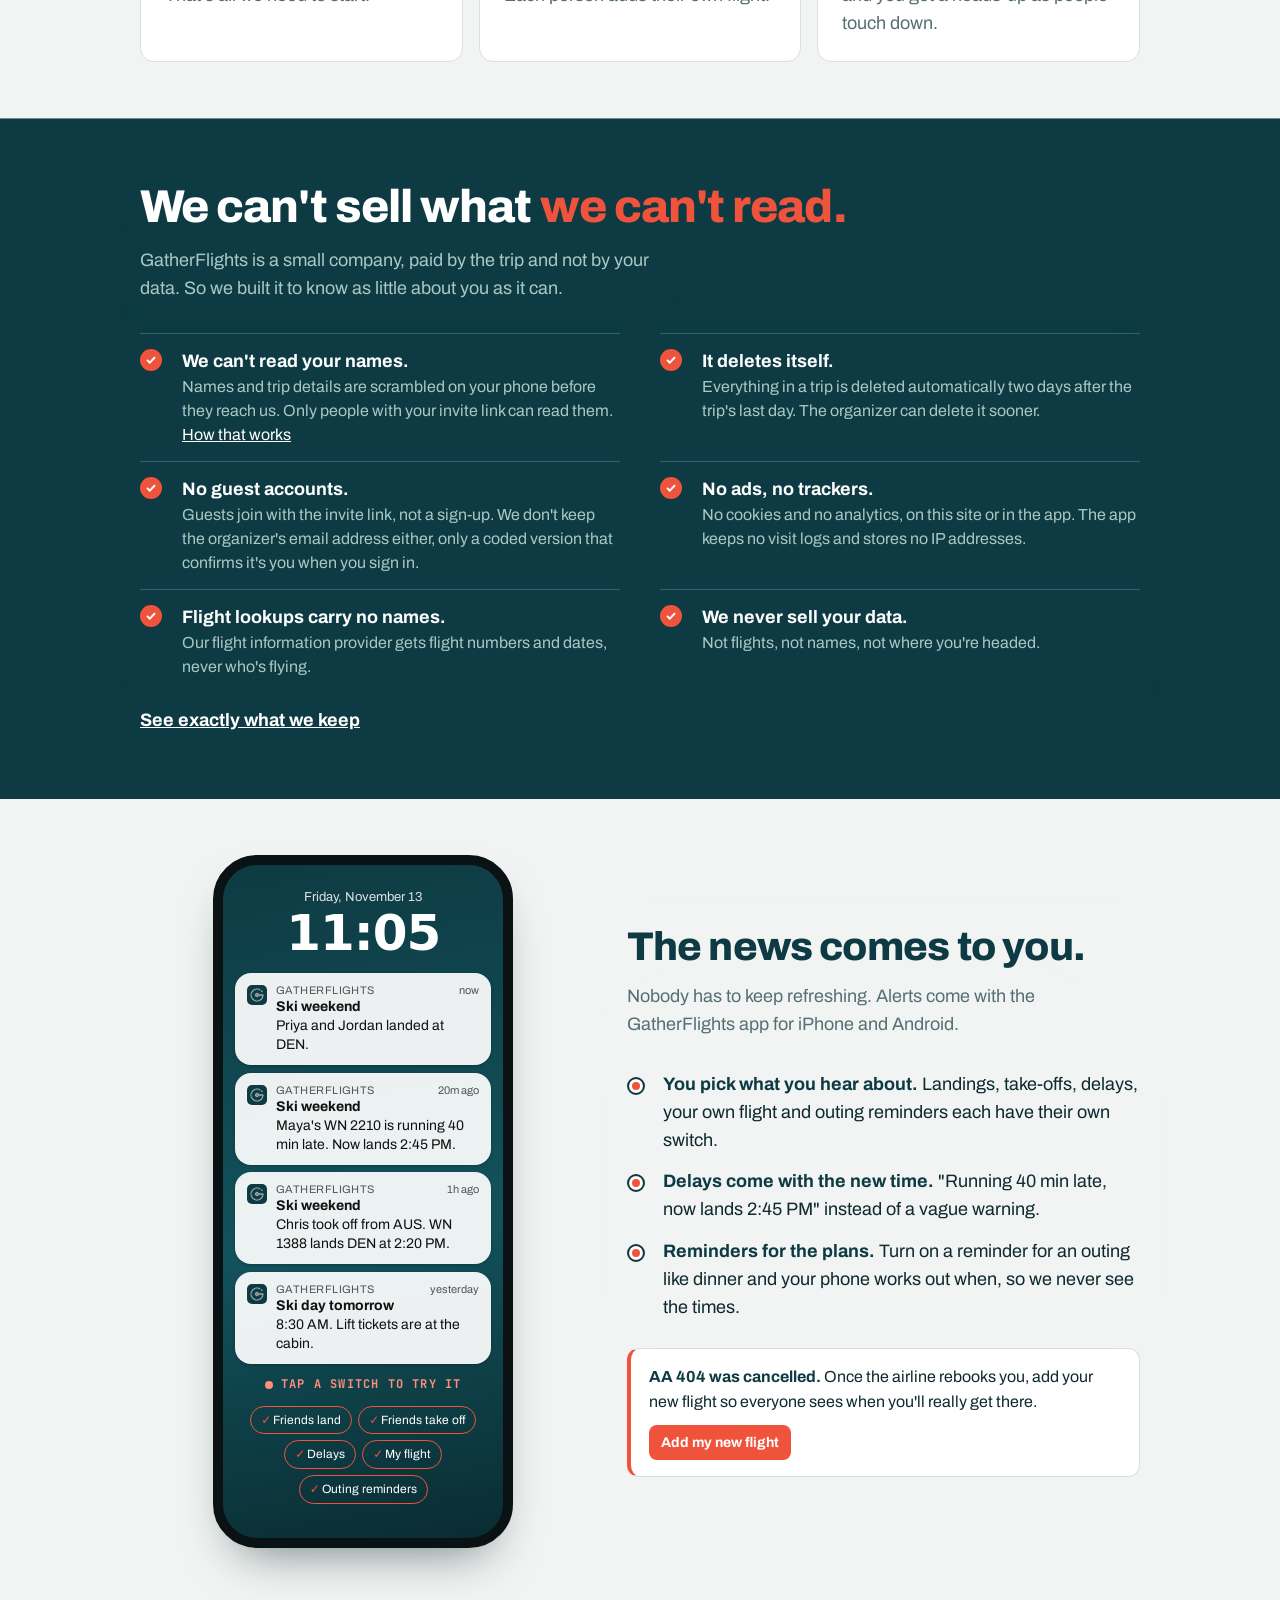
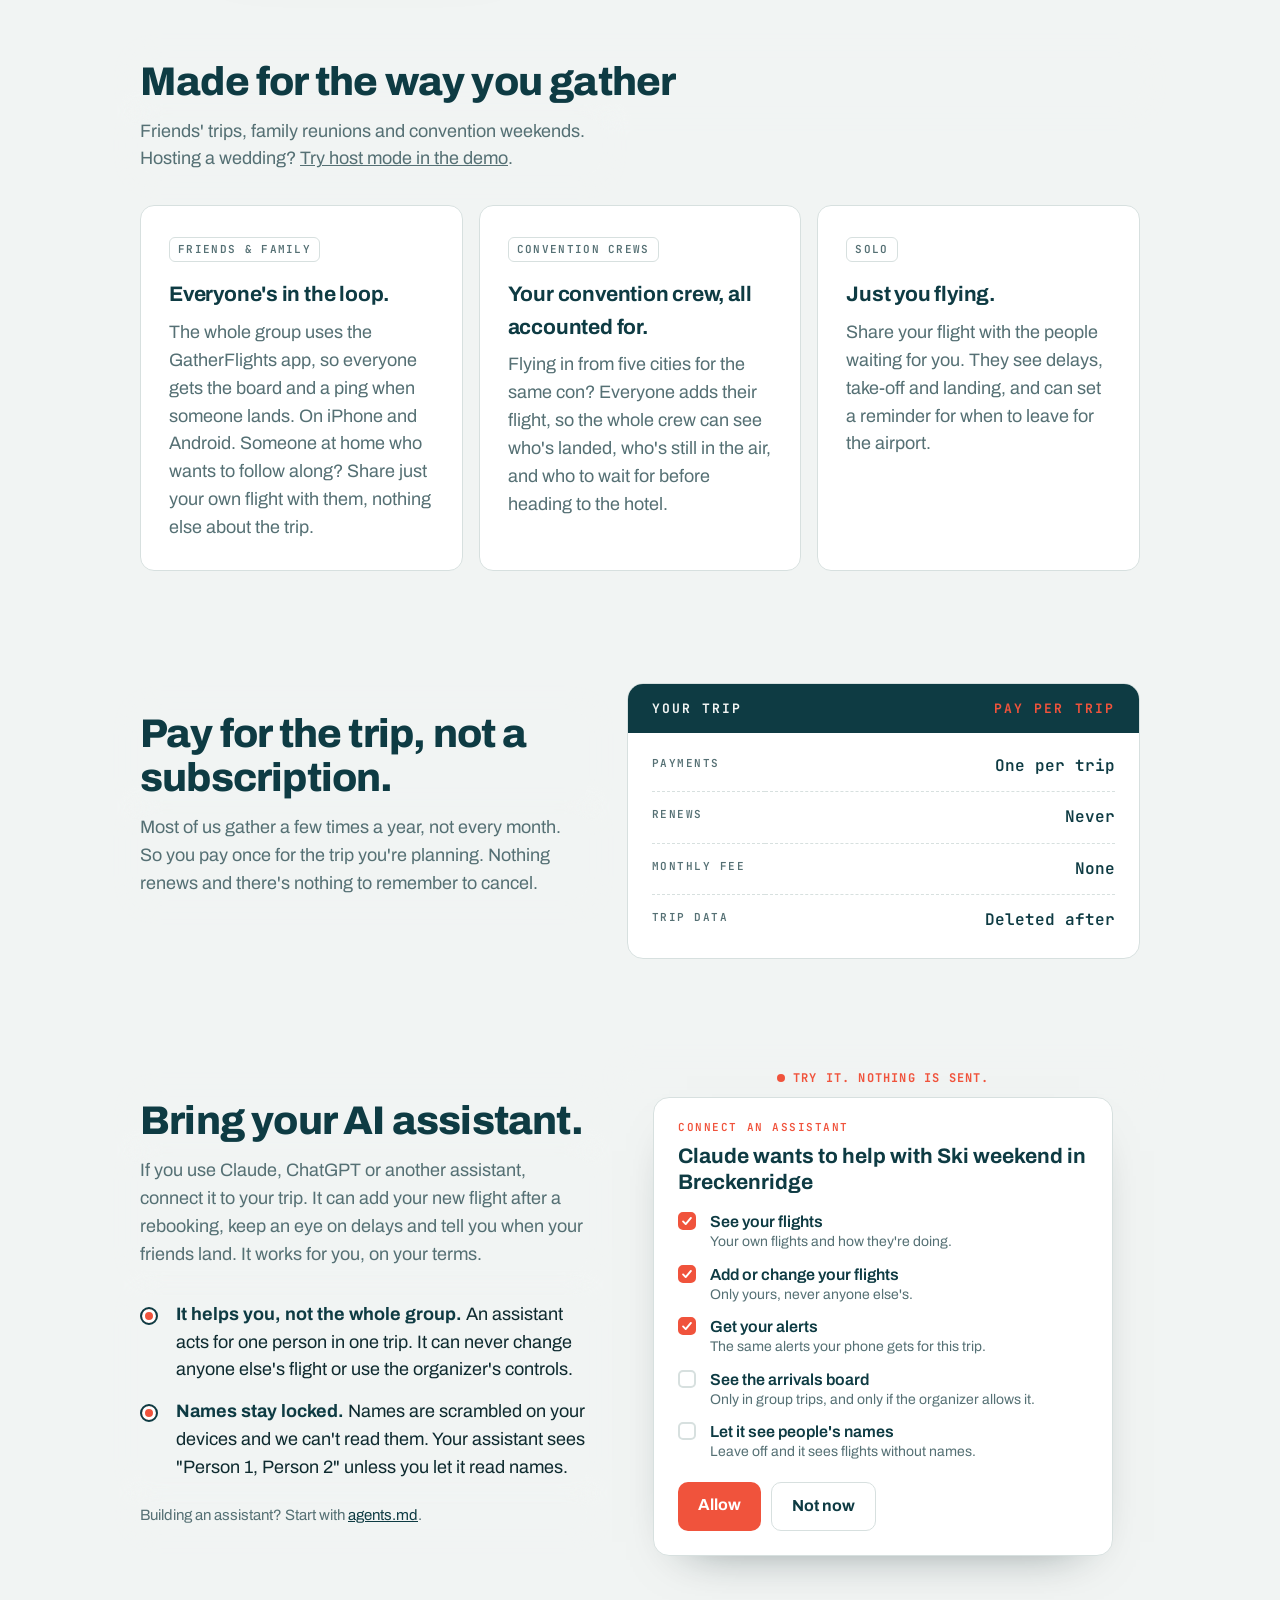
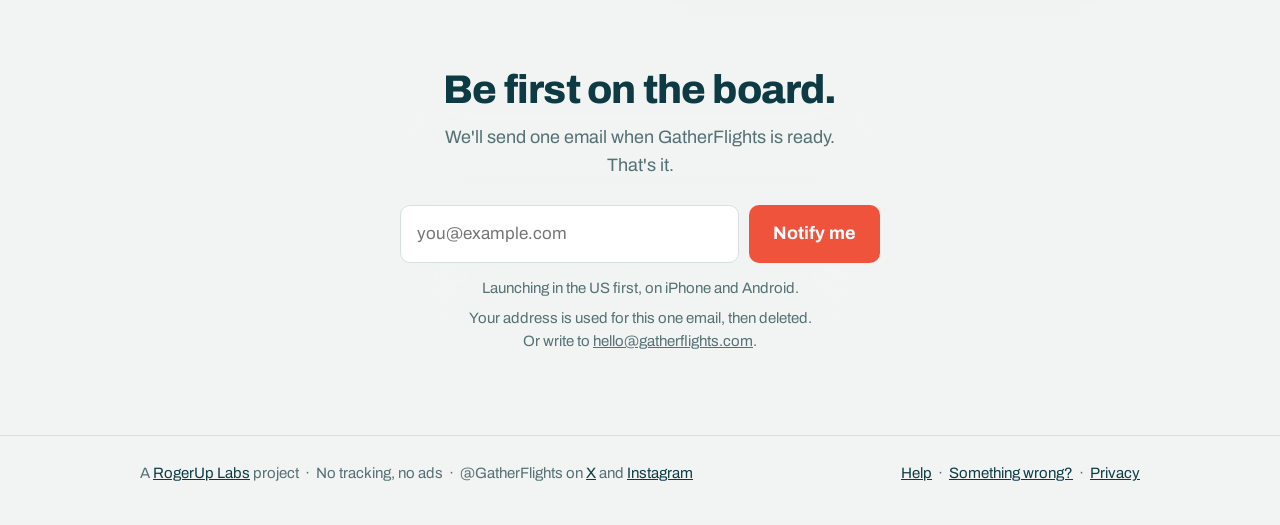
==== commit 507d9605: "Sky: calmer, smaller planes, and the privacy band shows it too - 4 planes instead of 7, 6 cities ins" ====
--- a/index.html
+++ b/index.html
@@ -78,10 +78,11 @@
   .band { --brand: #FFFFFF; --muted: #A9C7C4; --line: #2A6670; --mark: #FFFFFF; --mark-bg: var(--band);
           background: var(--band);
           color: var(--brand); }
-  /* The same sky as the rest of the page (sky.css), in white on the band: it
-     sits fixed over the whole window like the page's sky, and the band only
-     shows its own part, so a plane carries straight on across the band's edge. */
-  .band { position: relative; overflow: hidden; isolation: isolate; clip-path: inset(0); --halo: var(--band); }
+  /* The same sky as the rest of the page (sky.css), in white on the two teal
+     bands (top and privacy): it sits fixed over the whole window like the
+     page's sky, and each band only shows its own part, so a plane carries
+     straight on across a band's edge. */
+  .band, .privacy { position: relative; overflow: hidden; isolation: isolate; clip-path: inset(0); --halo: var(--band); }
   .band > :not(.band-sky) { position: relative; }
   .band-sky { position: fixed; inset: 0; z-index: -1; width: 100%; height: 100%; object-fit: cover; pointer-events: none; }
   @media (prefers-reduced-motion: reduce) { .band-sky { display: none; } }
@@ -551,6 +552,7 @@
   </section>
 
   <section class="privacy">
+    <img class="band-sky" src="sky-dark.svg" alt="" aria-hidden="true">
     <div class="wrap">
       <h2>We can't sell what <span class="hl">we can't read.</span></h2>
       <p class="sec-lede">GatherFlights is a small company, paid by the trip and not by your data. So we built it to know as little about you as it can.</p>
--- a/sky.css
+++ b/sky.css
@@ -3,17 +3,17 @@
    It's an animated picture, not a script: this site runs no scripts.
    Words that sit straight on the page get a soft patch of page color behind
    them, so a plane fades out as it reaches them and back in past them, and
-   never looks like a glitch in the text. Cards, boards and teal sections
-   are solid, so the sky simply passes behind them. */
+   never looks like a glitch in the text. Cards and boards are solid, so the
+   sky simply passes behind them; teal bands show it in white (index.html). */
 .sky { position: fixed; inset: 0; z-index: -1; pointer-events: none; }
 .sky img { display: block; width: 100%; height: 100%; object-fit: cover; }
 @media (prefers-reduced-motion: reduce) { .sky { display: none; } }
 
 :root { --halo: var(--bg); }
-:is(main, footer, header, .band) :is(h1, h2, h3, p, ul, ol, dl, table, figure, form, .btn.ghost, .top-nav, .pill):not(:is(.card, .board, .phone, .summary, .privacy, .pass, .consent, .demo, .rebook, .keep, .seg) *) {
+:is(main, footer, header, .band) :is(h1, h2, h3, p, ul, ol, dl, table, figure, form, .btn.ghost, .top-nav, .pill):not(:is(.card, .board, .phone, .summary, .pass, .consent, .demo, .rebook, .keep, .seg) *) {
   position: relative;
 }
-:is(main, footer, header, .band) :is(h1, h2, h3, p, ul, ol, dl, table, figure, form, .btn.ghost, .top-nav, .pill):not(:is(.card, .board, .phone, .summary, .privacy, .pass, .consent, .demo, .rebook, .keep, .seg) *)::after {
+:is(main, footer, header, .band) :is(h1, h2, h3, p, ul, ol, dl, table, figure, form, .btn.ghost, .top-nav, .pill):not(:is(.card, .board, .phone, .summary, .pass, .consent, .demo, .rebook, .keep, .seg) *)::after {
   content: ""; position: absolute; inset: 0; z-index: -1; pointer-events: none;
   background: var(--halo); border-radius: 12px; box-shadow: 0 0 20px 12px var(--halo);
 }
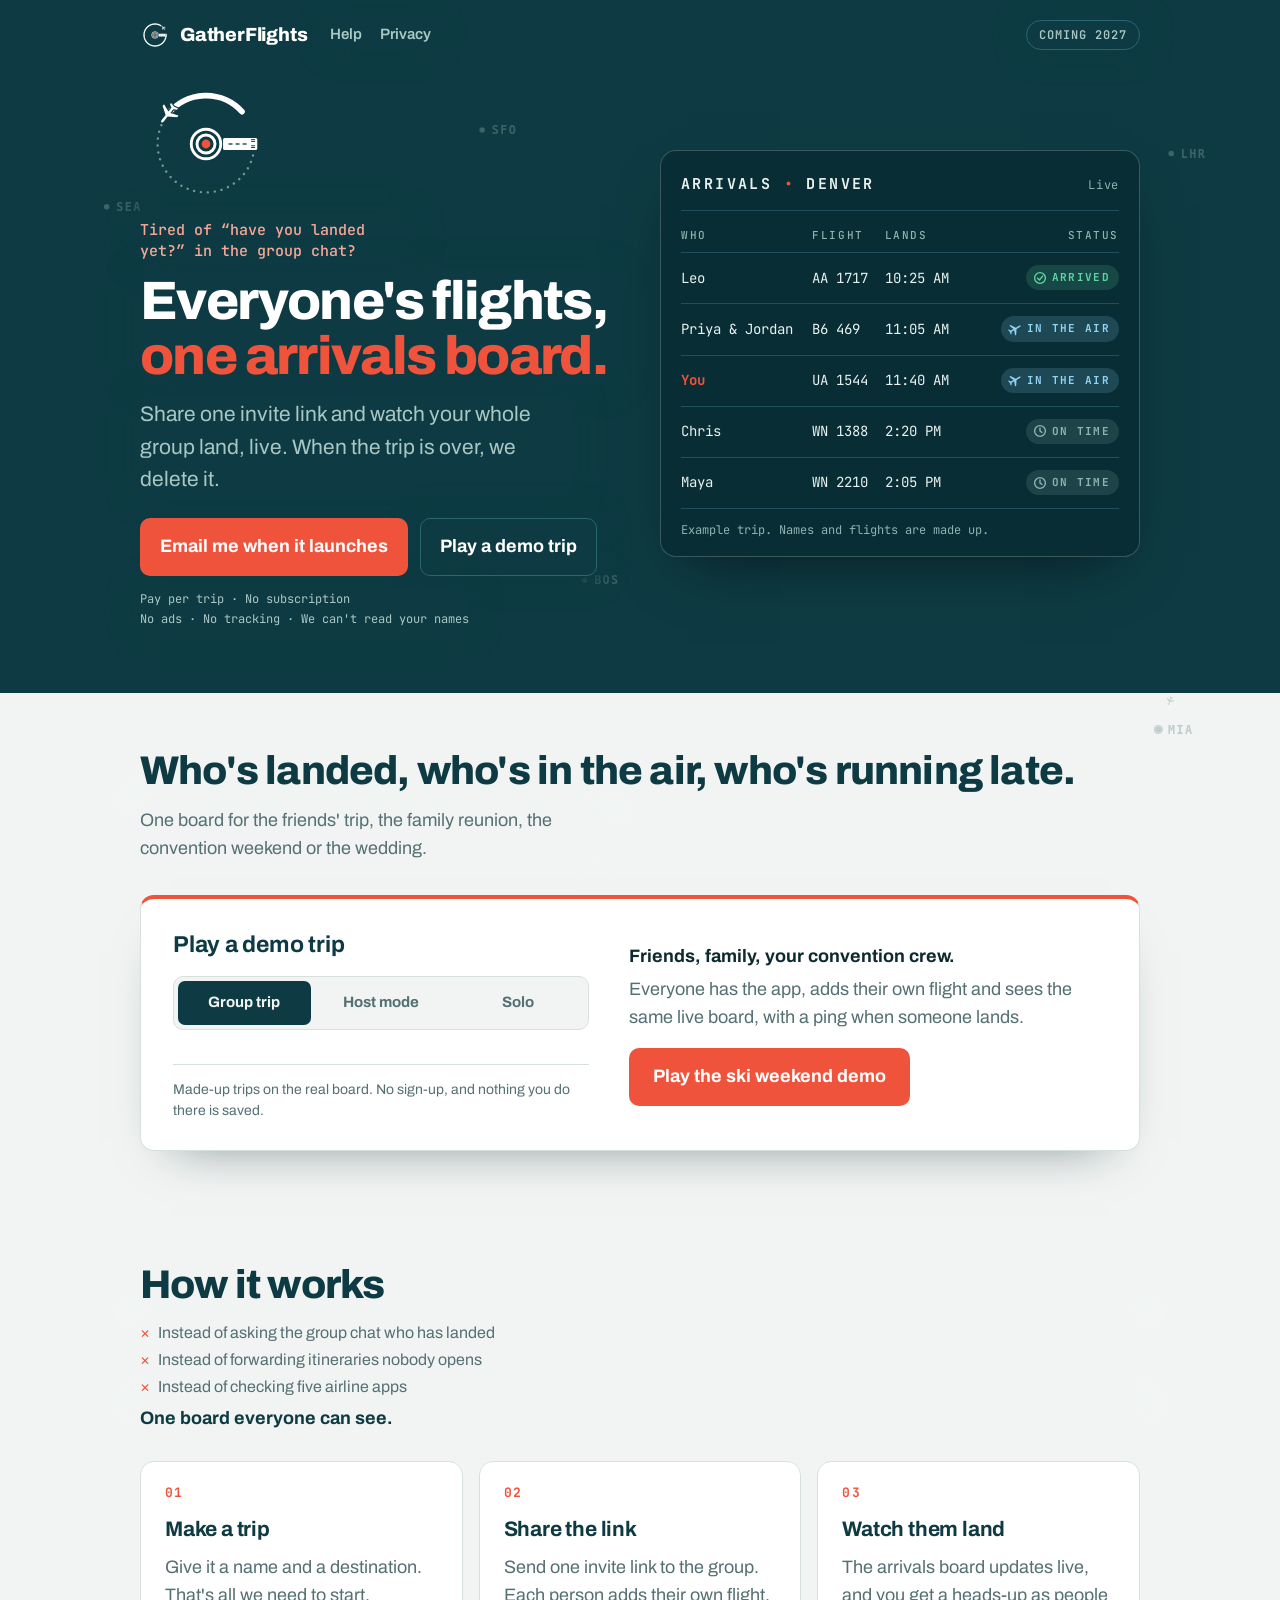
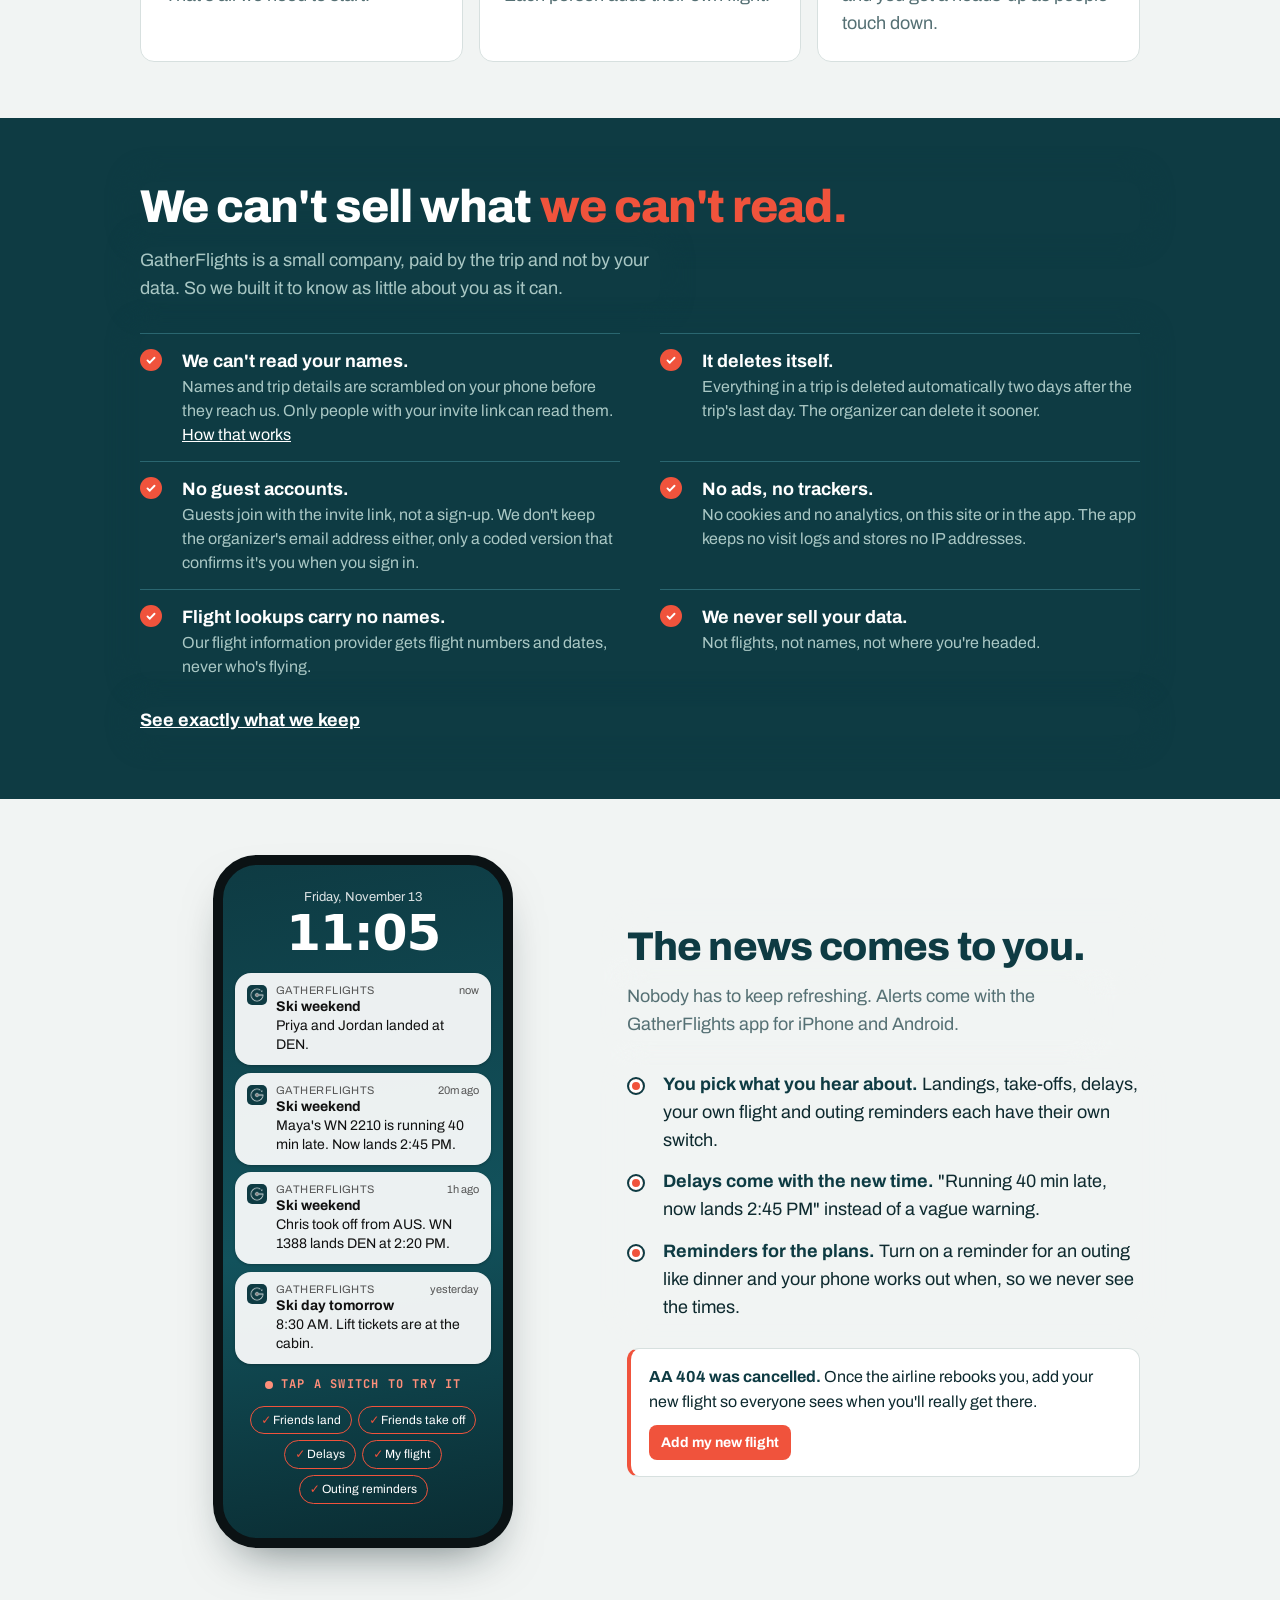
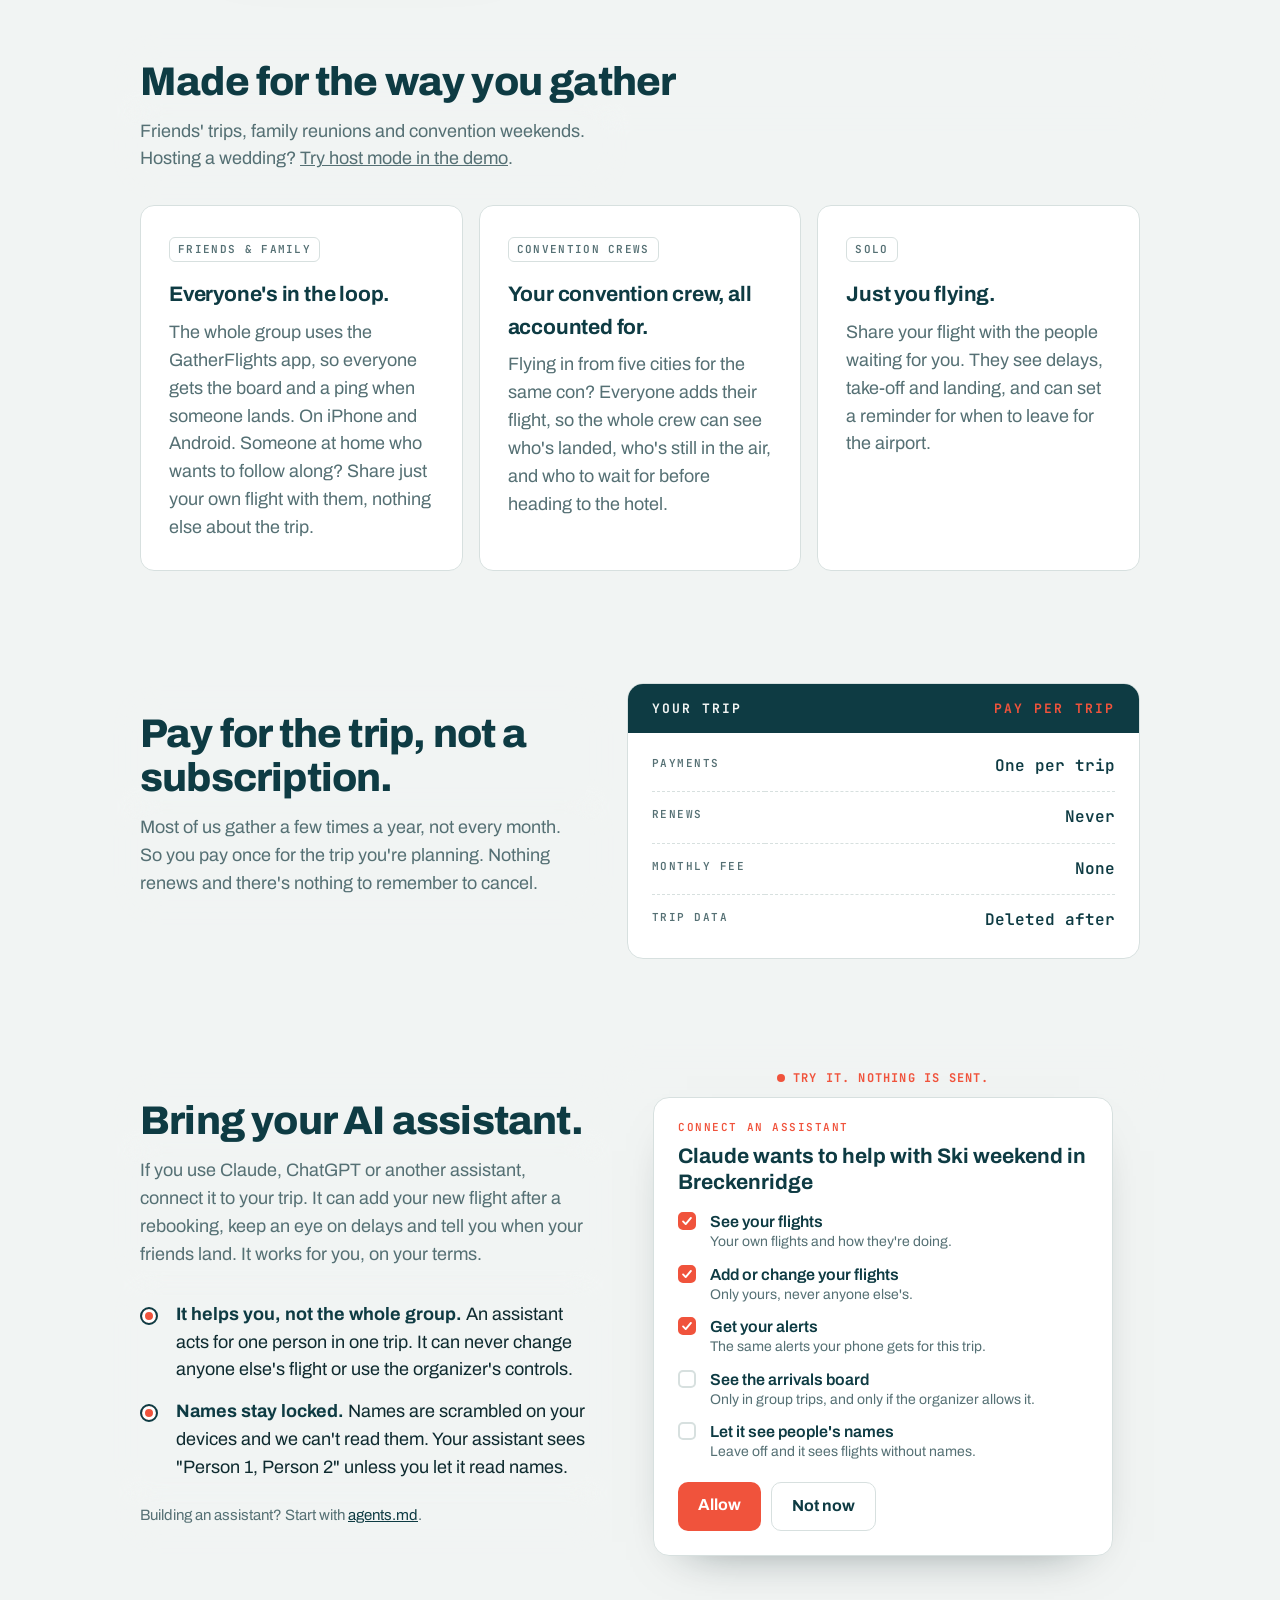
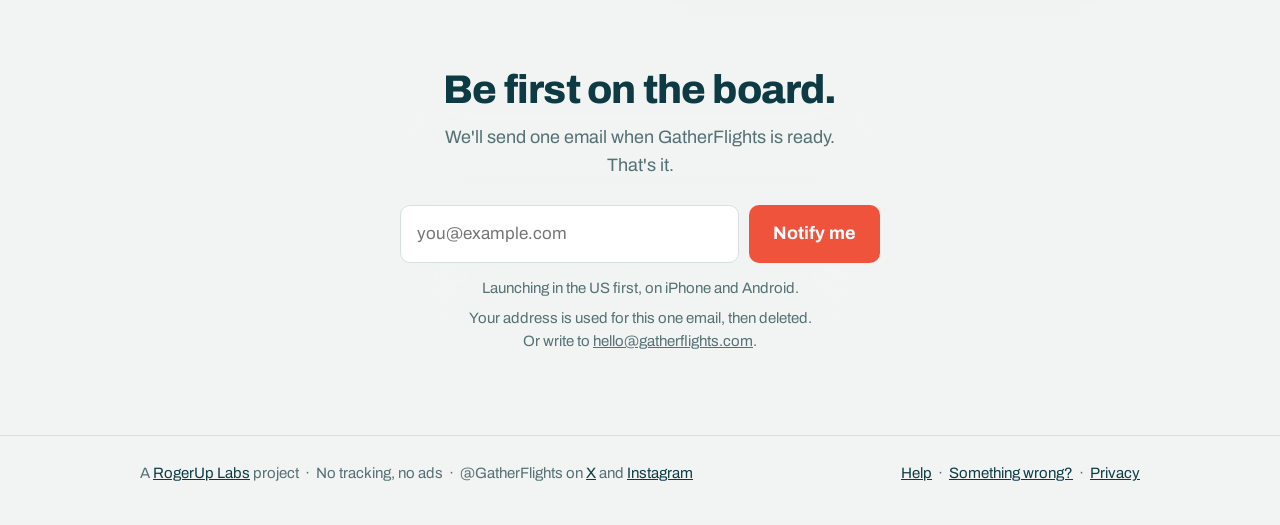
==== commit c65b32f2: "Sky: teal bands draw the sky as their own background On the privacy band, planes showed through the " ====
--- a/index.html
+++ b/index.html
@@ -76,16 +76,18 @@
 
   /* top band: deep teal like the app icon, logo in light ink */
   .band { --brand: #FFFFFF; --muted: #A9C7C4; --line: #2A6670; --mark: #FFFFFF; --mark-bg: var(--band);
-          background: var(--band);
+          background-color: var(--band);
           color: var(--brand); }
   /* The same sky as the rest of the page (sky.css), in white on the two teal
-     bands (top and privacy): it sits fixed over the whole window like the
-     page's sky, and each band only shows its own part, so a plane carries
-     straight on across a band's edge. */
-  .band, .privacy { position: relative; overflow: hidden; isolation: isolate; clip-path: inset(0); --halo: var(--band); }
-  .band > :not(.band-sky) { position: relative; }
-  .band-sky { position: fixed; inset: 0; z-index: -1; width: 100%; height: 100%; object-fit: cover; pointer-events: none; }
-  @media (prefers-reduced-motion: reduce) { .band-sky { display: none; } }
+     bands (top and privacy). It's each band's own background, pinned to the
+     window like the page's sky, so a plane carries straight on across a
+     band's edge, and it always sits under the soft patches behind the words
+     (as a separate picture, Firefox drew it on top of them). */
+  .band, .privacy { position: relative; overflow: hidden; isolation: isolate; --halo: var(--band);
+                    background-image: url("sky-dark.svg"); background-size: cover; background-position: center;
+                    background-attachment: fixed; }
+  .band > * { position: relative; }
+  @media (prefers-reduced-motion: reduce) { .band, .privacy { background-image: none; } }
   /* hero */
   .hero { display: grid; grid-template-columns: minmax(0, 1fr); align-items: center;
           padding-block: 4px 56px; text-align: center; }
@@ -390,7 +392,7 @@
 
   /* privacy: on the deep teal, like the top band */
   .privacy { --brand: #FFFFFF; --muted: #A9C7C4; --line: #2A6670; --surface: var(--band);
-             background: var(--band); color: var(--brand); padding-block: 64px; }
+             background-color: var(--band); color: var(--brand); padding-block: 64px; }
   .privacy .sec-lede { max-width: 52ch; margin-bottom: 30px; }
   .privacy h2 { font-size: clamp(32px, 5vw, 46px); }
   .privacy h2 .hl { color: var(--accent); }
@@ -425,7 +427,6 @@
 <body>
 <div class="sky" aria-hidden="true"><picture><source srcset="sky-dark.svg" media="(prefers-color-scheme: dark)"><img src="sky.svg" alt=""></picture></div>
 <div class="band">
-<img class="band-sky" src="sky-dark.svg" alt="" aria-hidden="true">
 <header class="wrap top">
   <a class="brand" href="./"><img src="logo-white.svg" alt="" width="30" height="30">GatherFlights</a>
   <nav class="top-nav" aria-label="Site"><a href="help/">Help</a><a href="privacy.html">Privacy</a></nav>
@@ -552,8 +553,7 @@
   </section>
 
   <section class="privacy">
-    <img class="band-sky" src="sky-dark.svg" alt="" aria-hidden="true">
-    <div class="wrap">
+        <div class="wrap">
       <h2>We can't sell what <span class="hl">we can't read.</span></h2>
       <p class="sec-lede">GatherFlights is a small company, paid by the trip and not by your data. So we built it to know as little about you as it can.</p>
       <ul class="p-list">
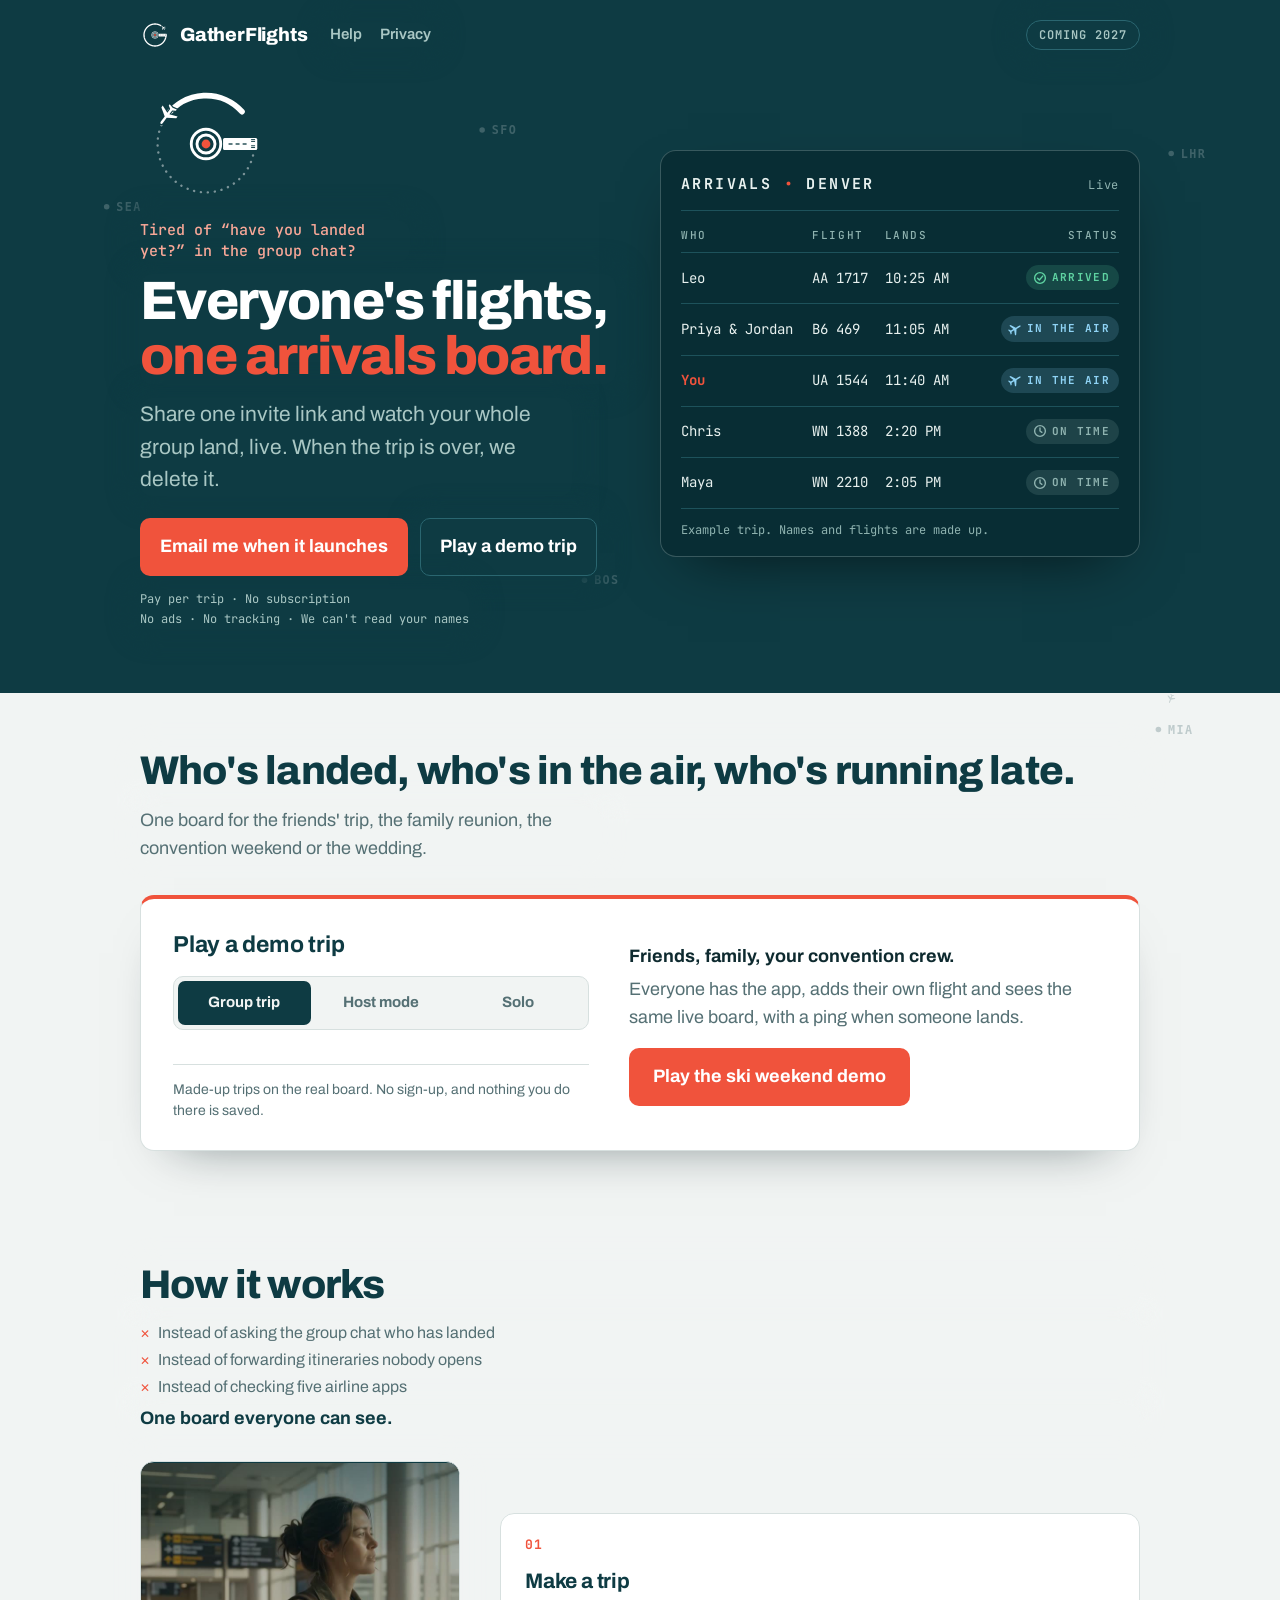
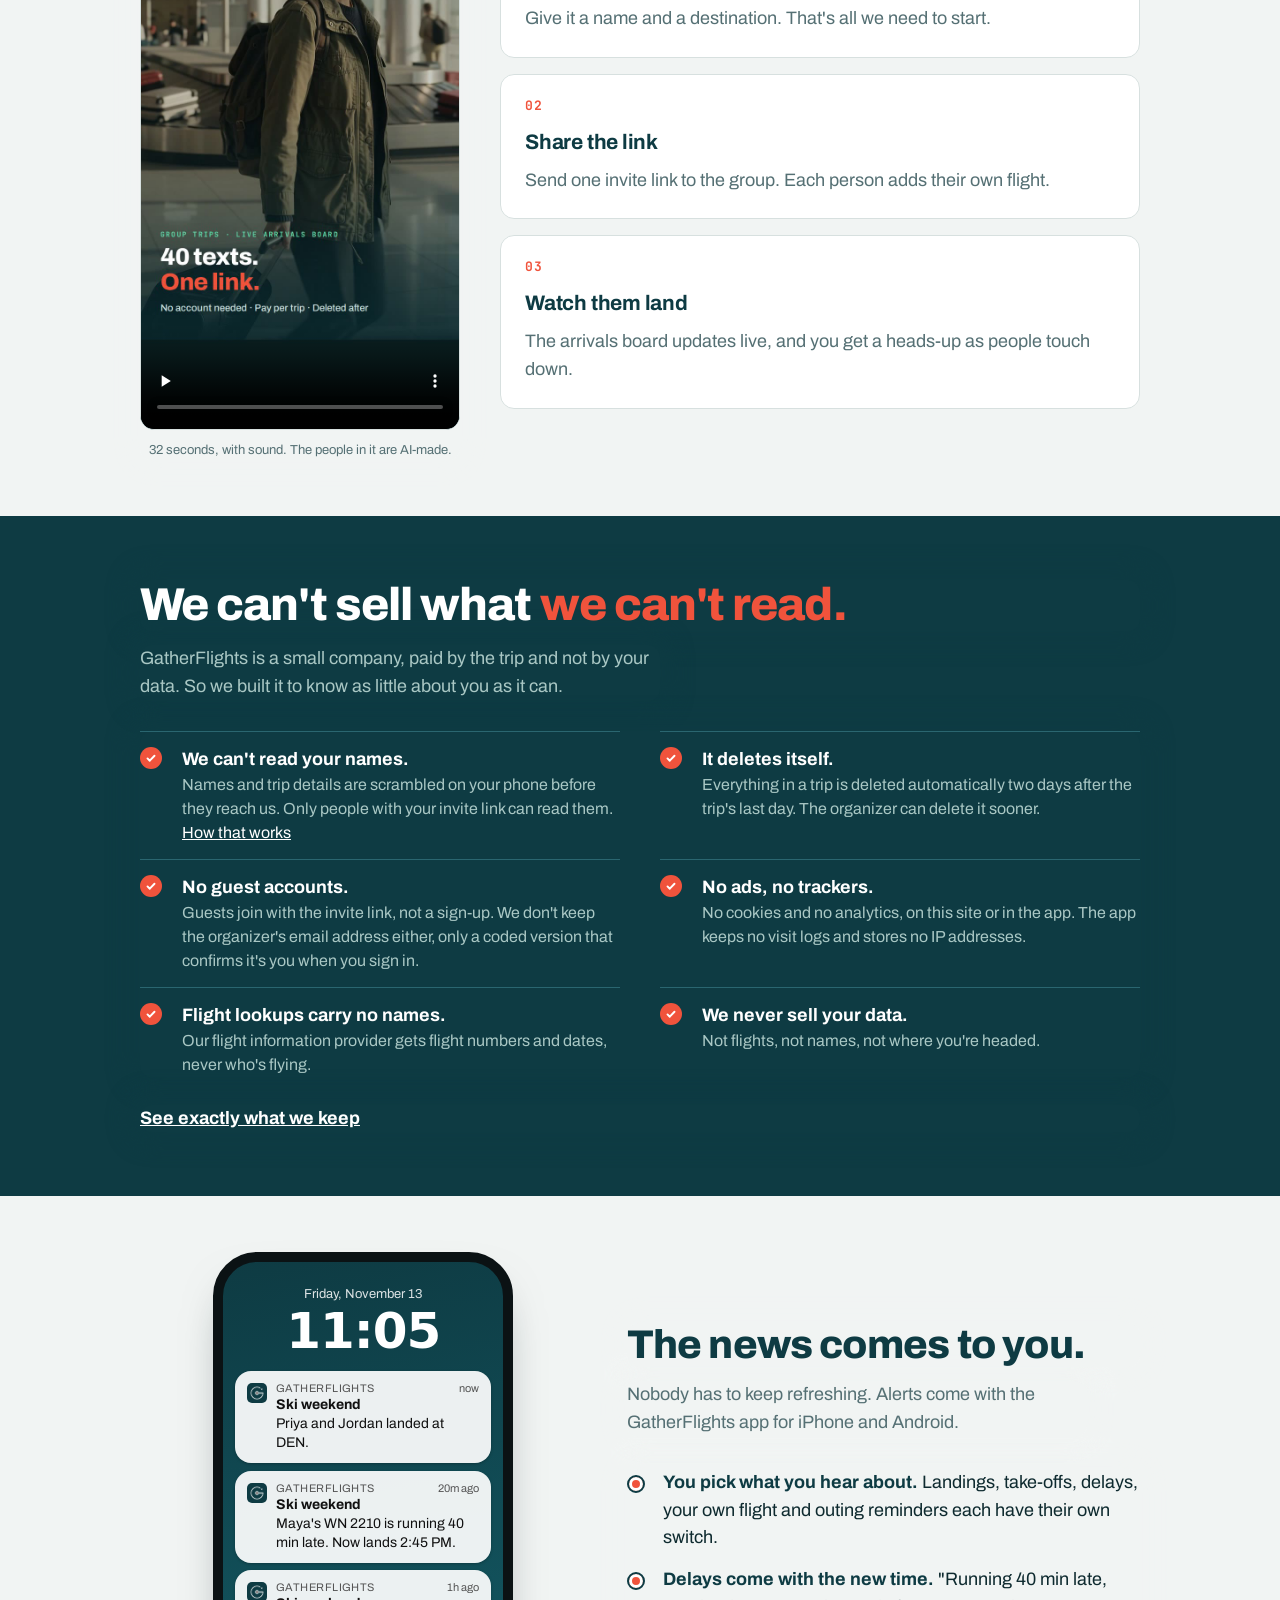
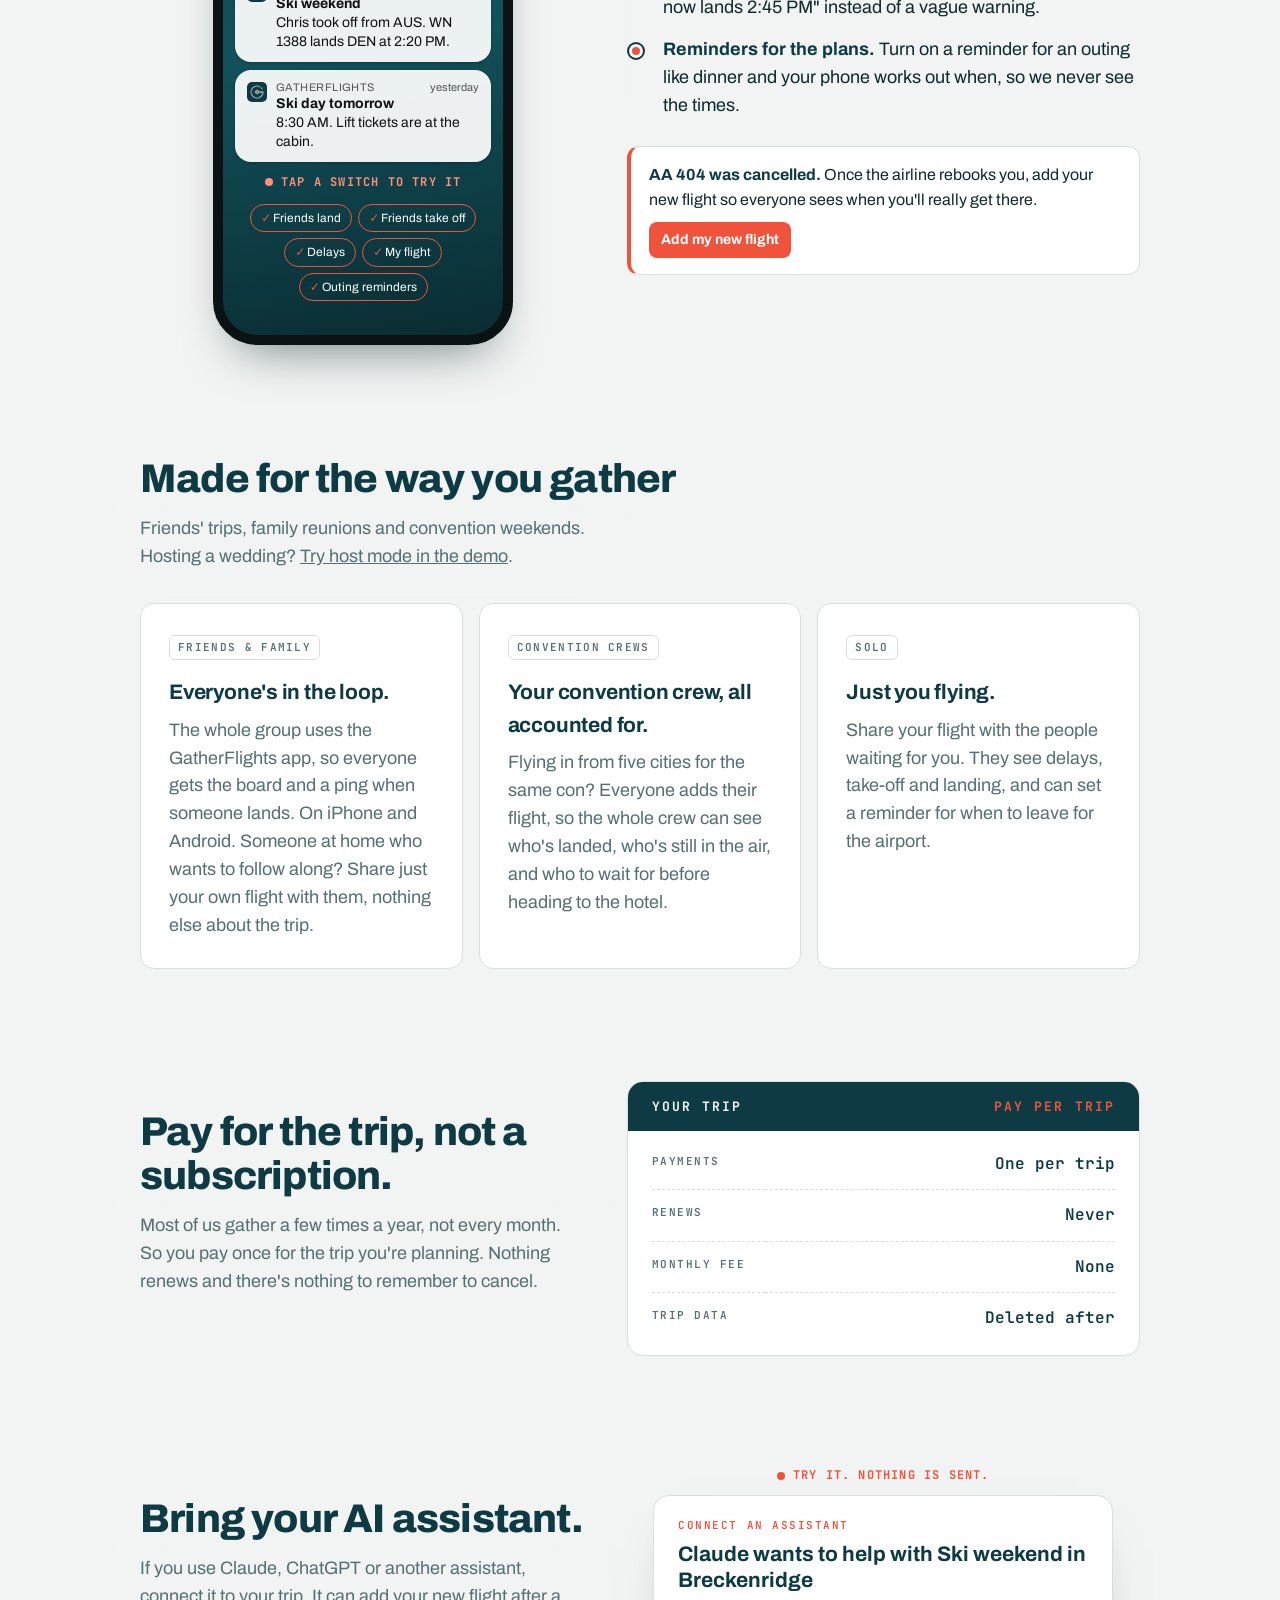
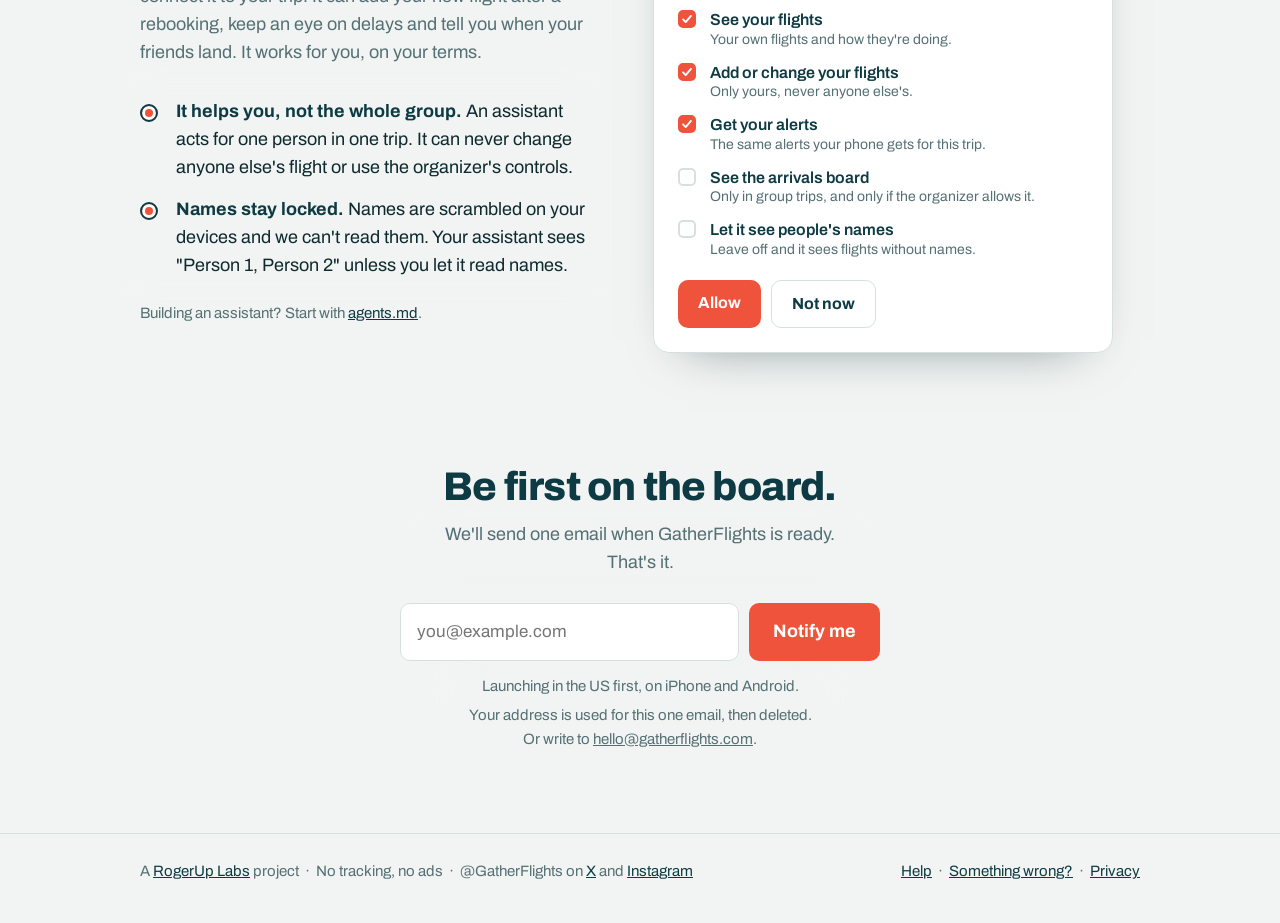
==== commit 52f91226: "Add The Arrival promo video to How it works Self-hosted MP4 with a poster, preload none, media-src '" ====
--- a/index.html
+++ b/index.html
@@ -2,7 +2,7 @@
 <html lang="en">
 <head>
 <meta charset="utf-8">
-<meta http-equiv="Content-Security-Policy" content="default-src 'none'; style-src 'self' 'unsafe-inline'; img-src 'self' data:; font-src 'self'; form-action 'self' https://app.gatherflights.com; base-uri 'none'">
+<meta http-equiv="Content-Security-Policy" content="default-src 'none'; style-src 'self' 'unsafe-inline'; img-src 'self' data:; media-src 'self'; font-src 'self'; form-action 'self' https://app.gatherflights.com; base-uri 'none'">
 <meta name="viewport" content="width=device-width, initial-scale=1">
 <title>GatherFlights: everyone's flights, one arrivals board</title>
 <meta name="description" content="GatherFlights by RogerUp Labs. Share one invite link and watch your whole group's flights land on a live arrivals board. Pay per trip, no subscription. Private by design. Coming soon.">
@@ -304,6 +304,13 @@
           display: block; margin-bottom: 14px; }
   .split { display: grid; gap: 40px; grid-template-columns: 1fr; align-items: center; }
   @media (min-width: 860px) { .split { grid-template-columns: 1fr 1.15fr; } }
+  .how { display: grid; gap: 24px; grid-template-columns: 1fr; align-items: center; }
+  .how .steps { grid-template-columns: 1fr; }
+  @media (min-width: 760px) { .how { grid-template-columns: 320px 1fr; gap: 40px; } }
+  .promo { margin: 0; }
+  .promo video { display: block; width: 100%; max-width: 320px; height: auto; aspect-ratio: 9 / 16; margin: 0 auto;
+                 border-radius: 14px; border: 1px solid var(--line); background: #0E3B43; }
+  .promo figcaption { text-align: center; color: var(--muted); font-size: 13px; margin-top: 10px; }
   .modes .card { padding: 28px; }
   @media (max-width: 759px) {
     body { font-size: 17px; }
@@ -544,10 +551,20 @@
         <li>Instead of checking five airline apps</li>
       </ul>
       <p class="instead-end">One board everyone can see.</p>
+      <div class="how">
+      <figure class="promo">
+        <video controls playsinline preload="none" width="320" height="569"
+               poster="media/the-arrival-poster.jpg"
+               aria-label="32-second video: a group's arrival day, from a flood of texts to one live arrivals board">
+          <source src="media/the-arrival.mp4" type="video/mp4">
+        </video>
+        <figcaption>32 seconds, with sound. The people in it are AI-made.</figcaption>
+      </figure>
       <div class="grid steps">
         <div class="card"><span class="step">01</span><h3>Make a trip</h3><p>Give it a name and a destination. That's all we need to start.</p></div>
         <div class="card"><span class="step">02</span><h3>Share the link</h3><p>Send one invite link to the group. Each person adds their own flight.</p></div>
         <div class="card"><span class="step">03</span><h3>Watch them land</h3><p>The arrivals board updates live, and you get a heads-up as people touch down.</p></div>
+      </div>
       </div>
     </div>
   </section>
